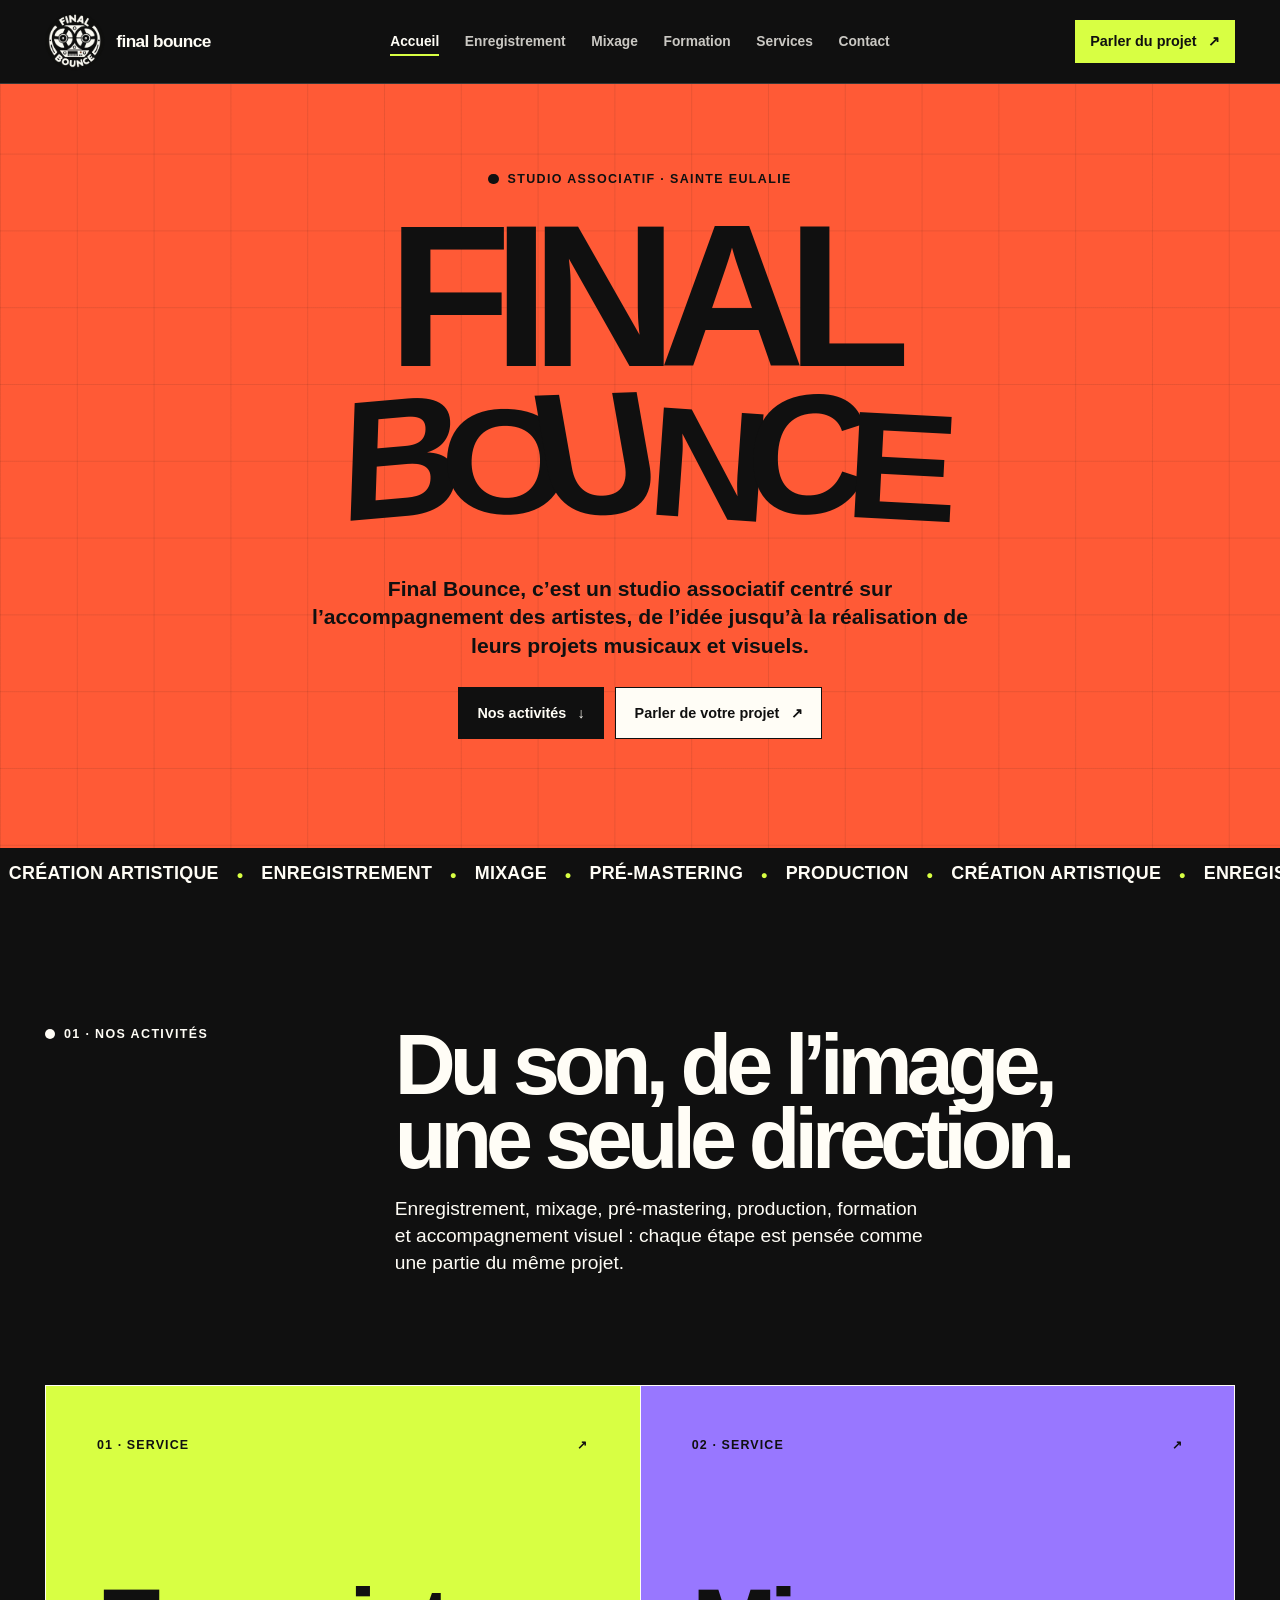
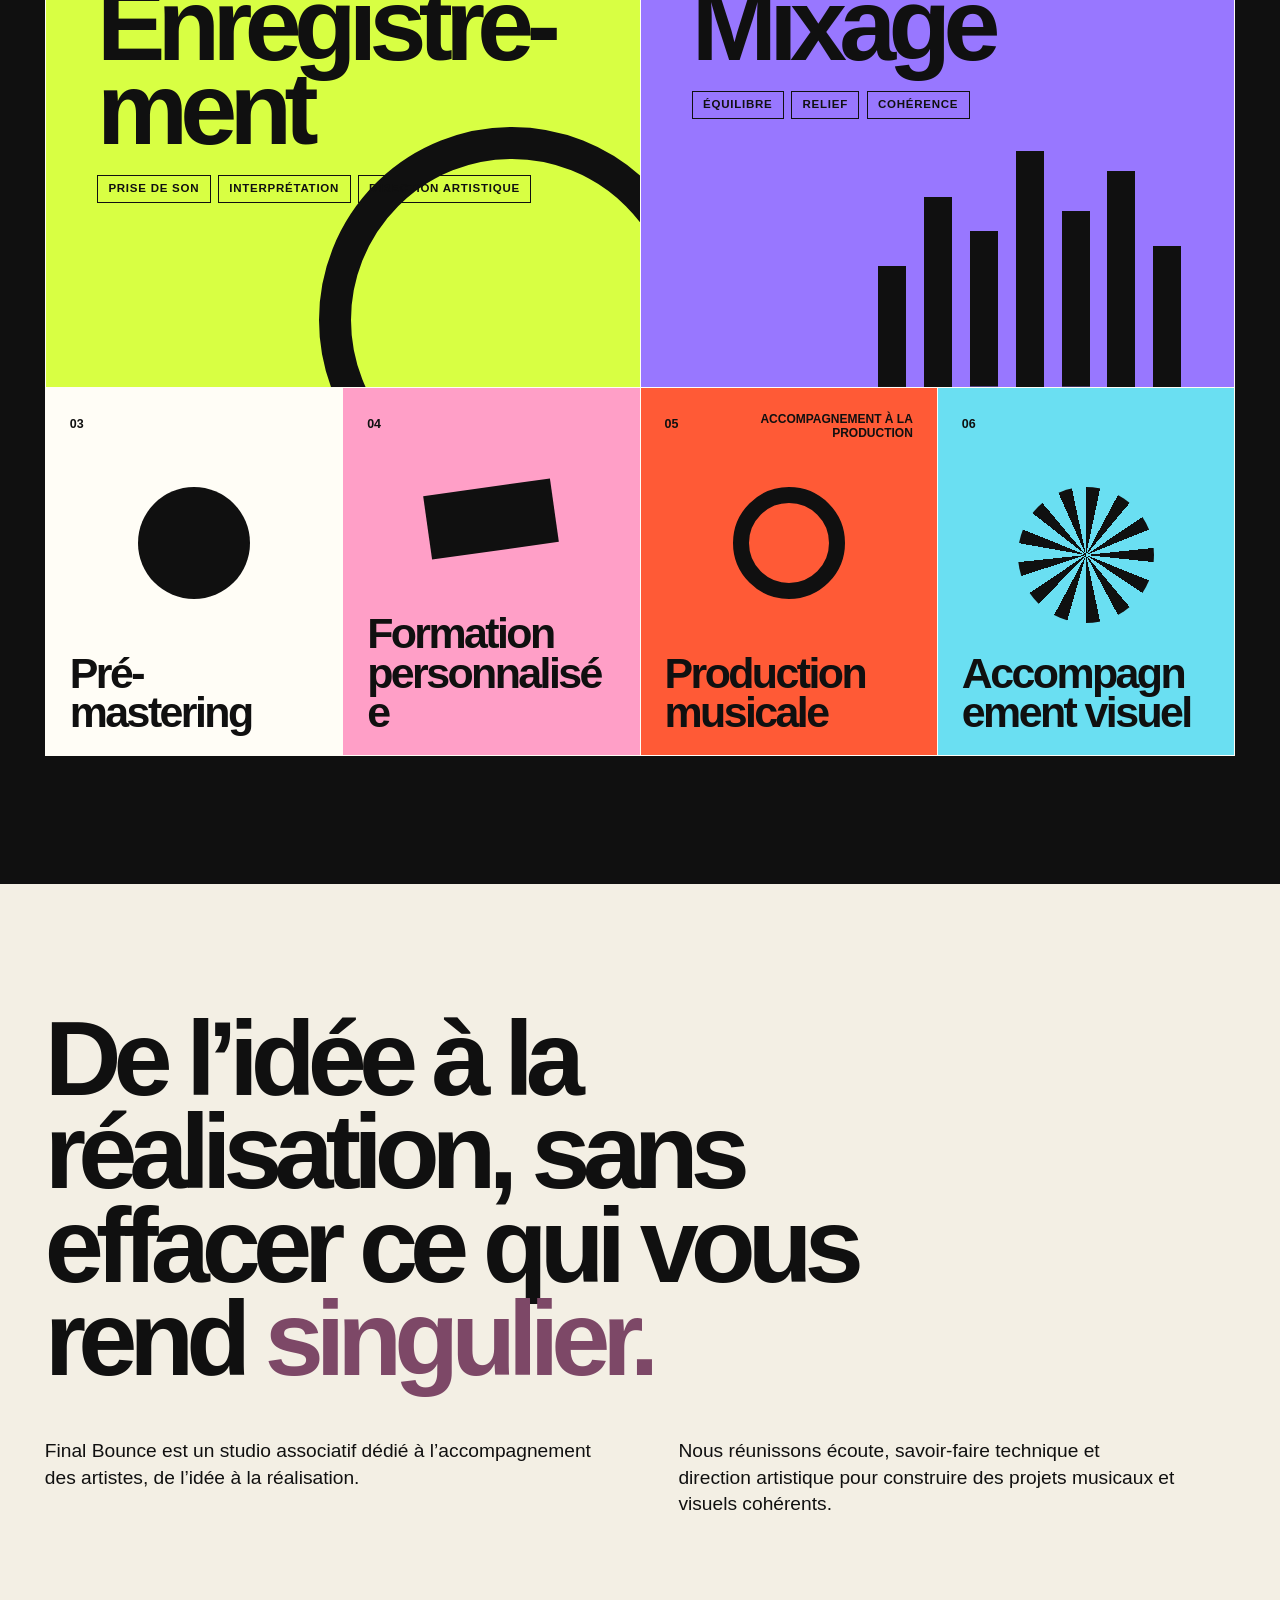
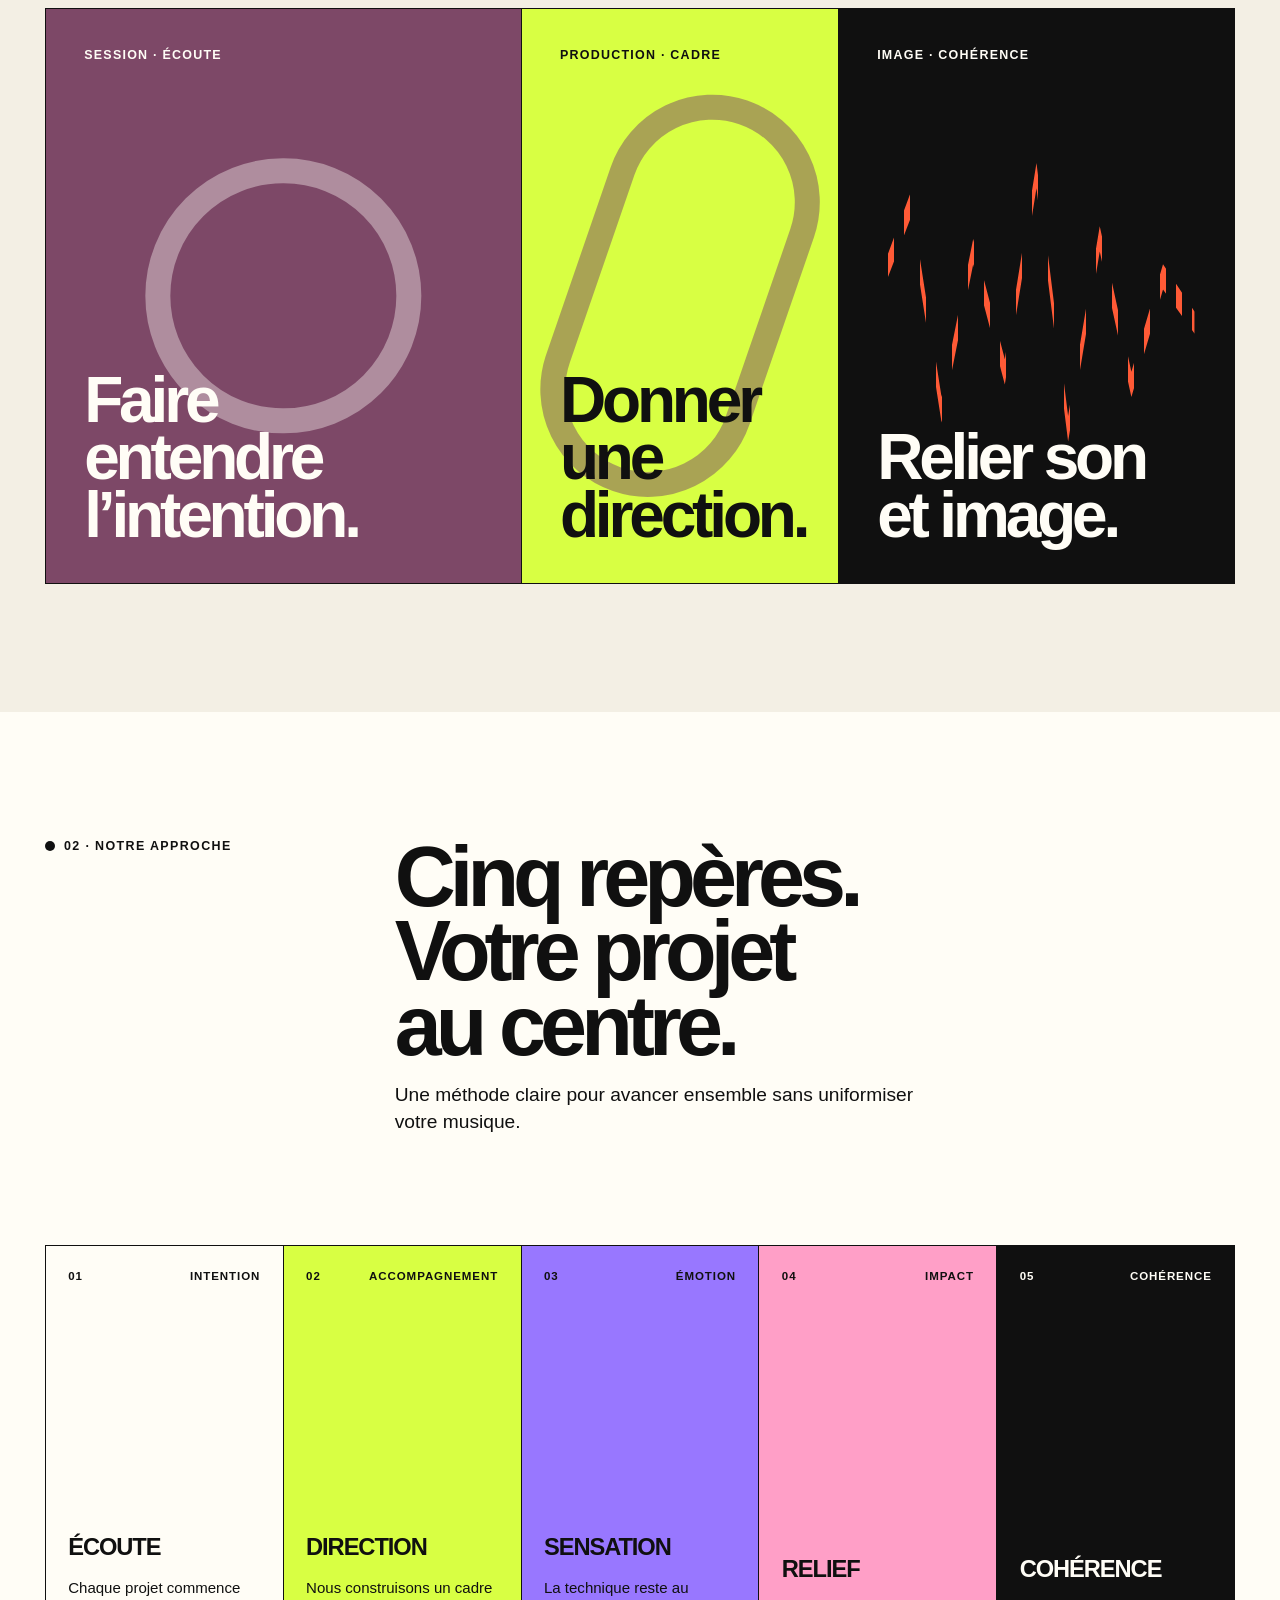
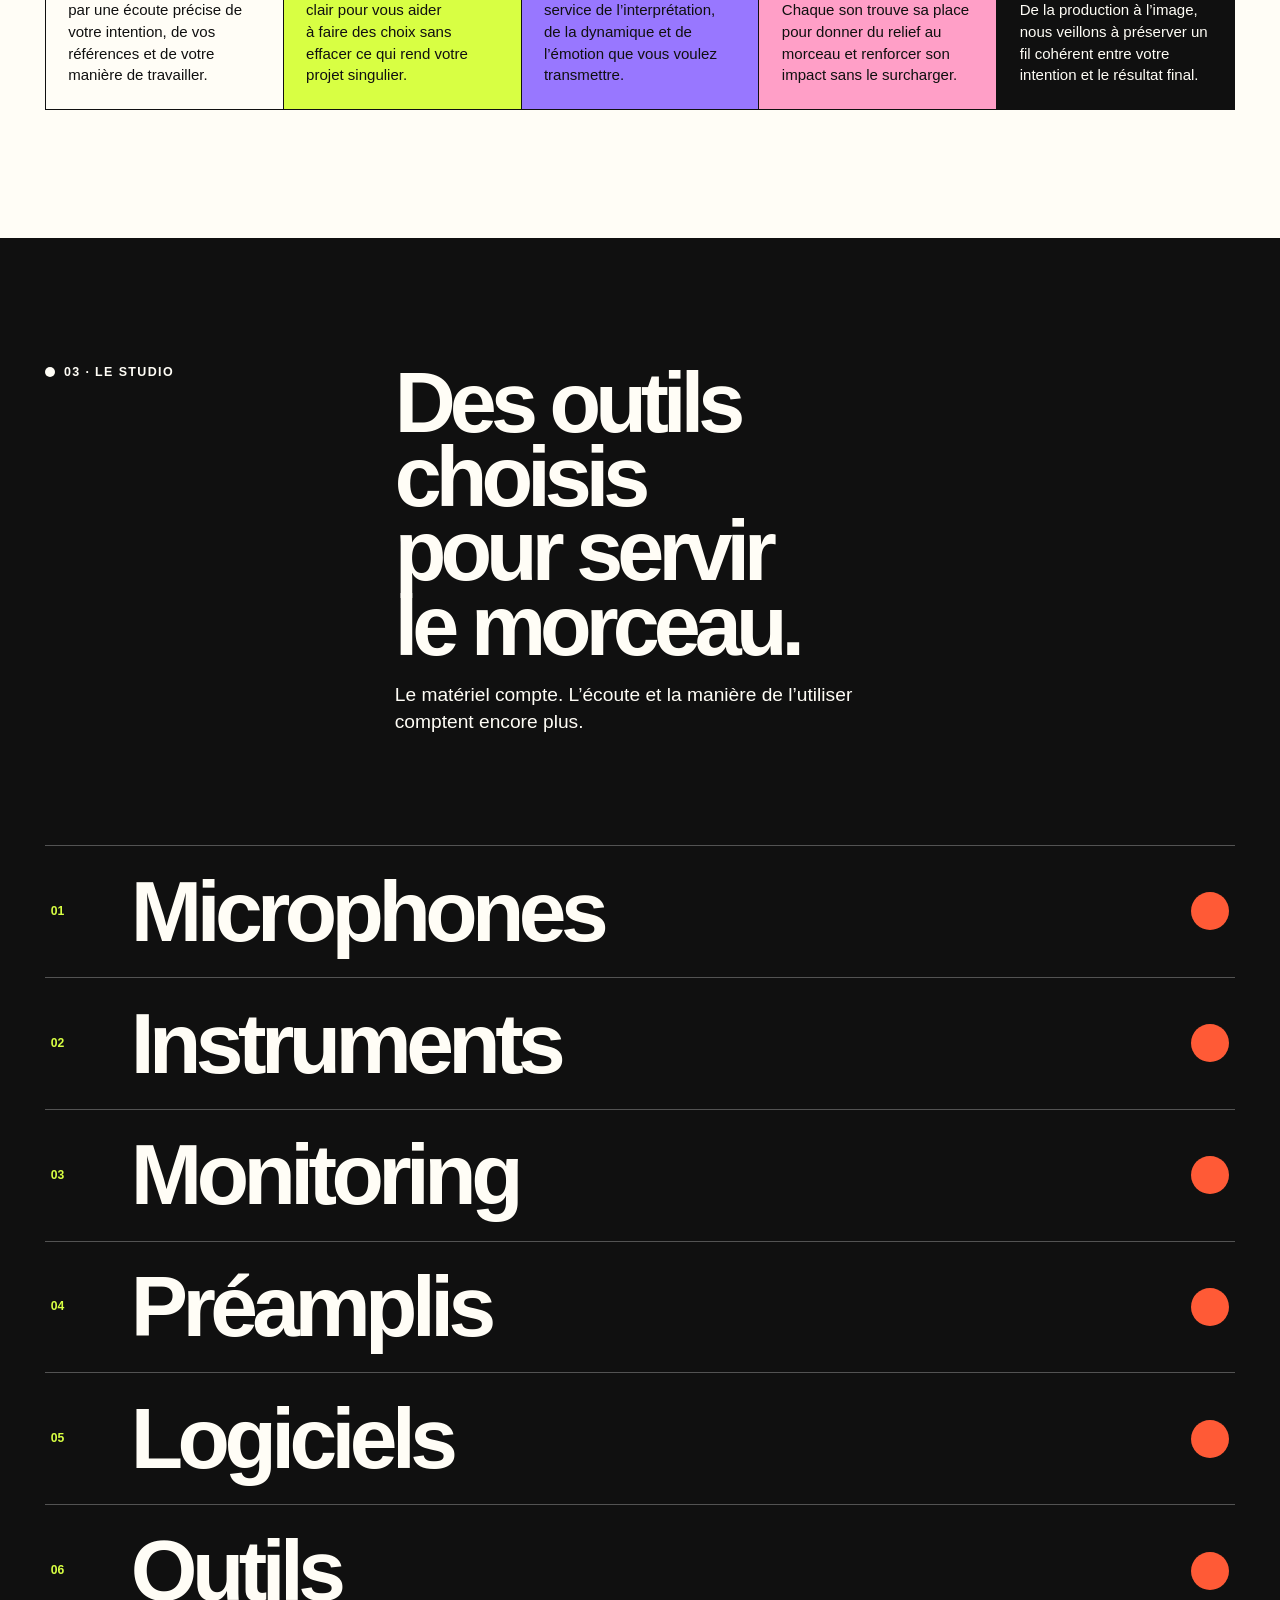
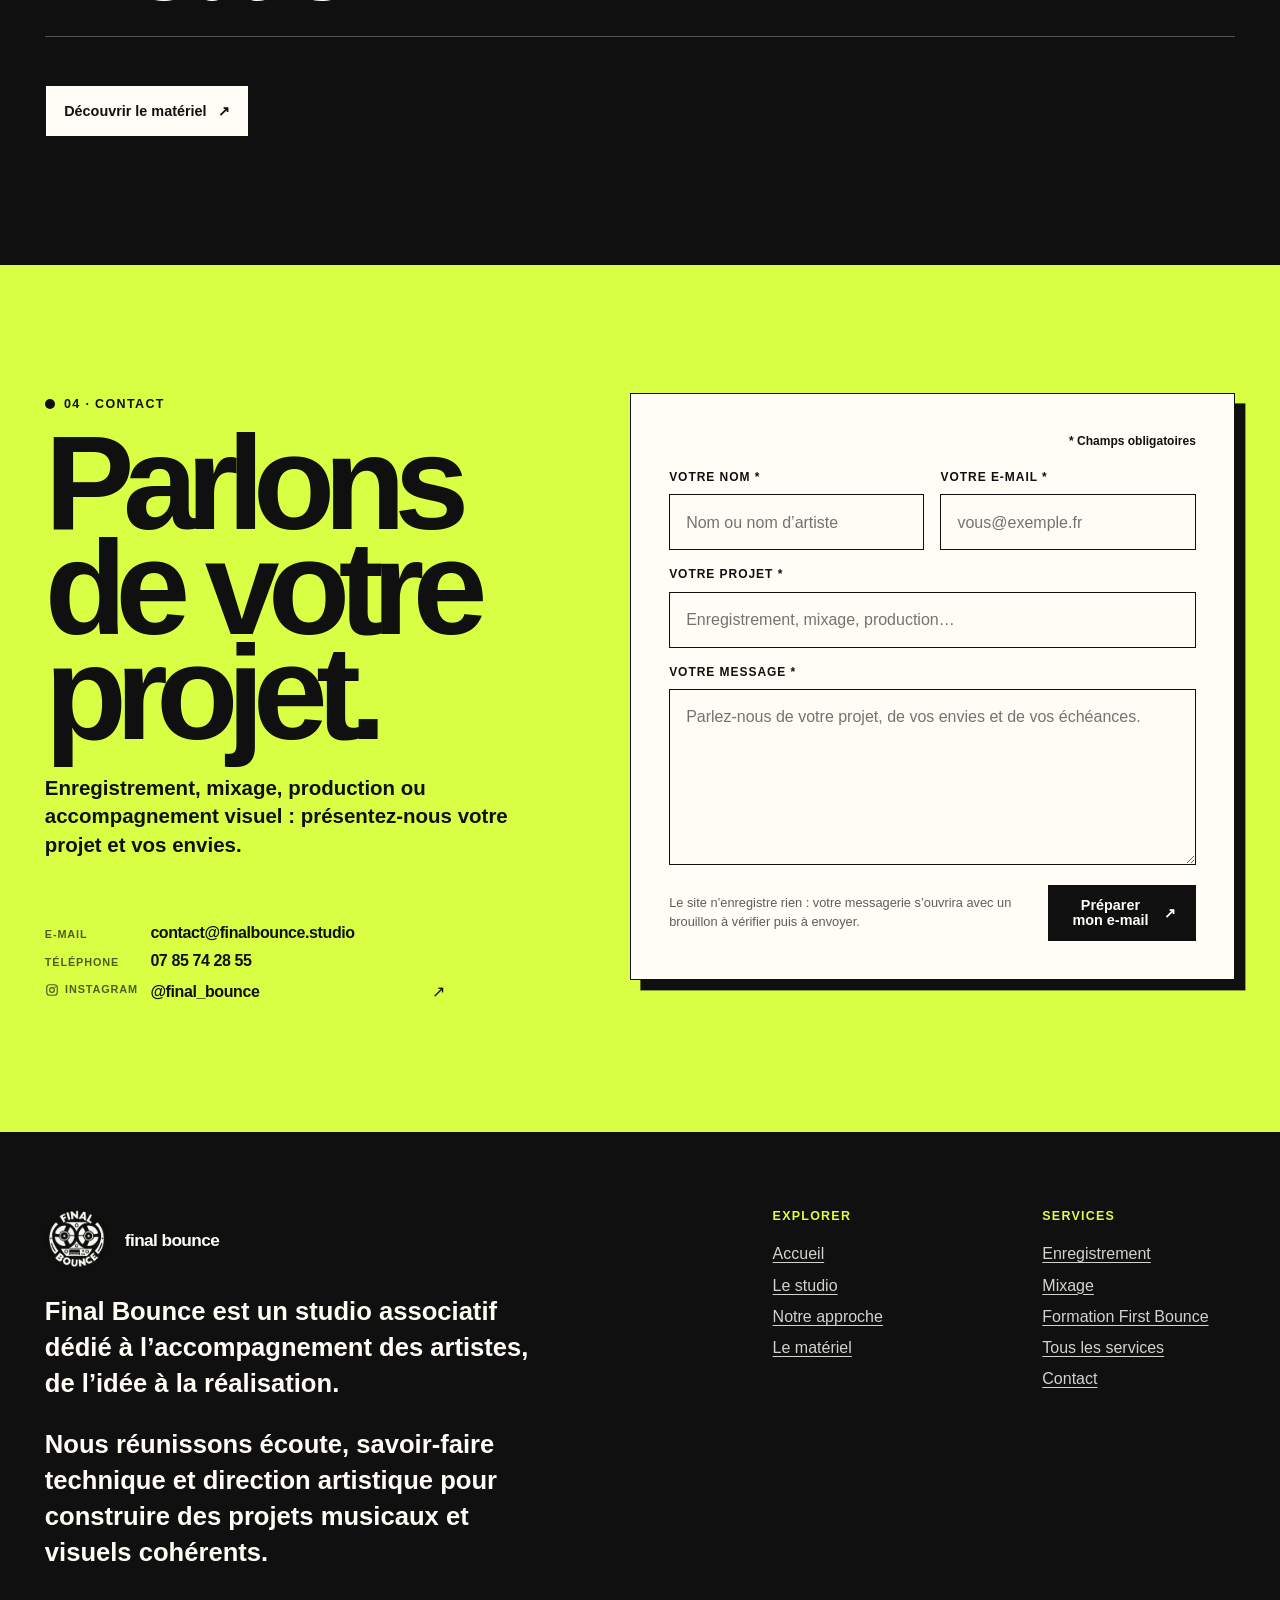
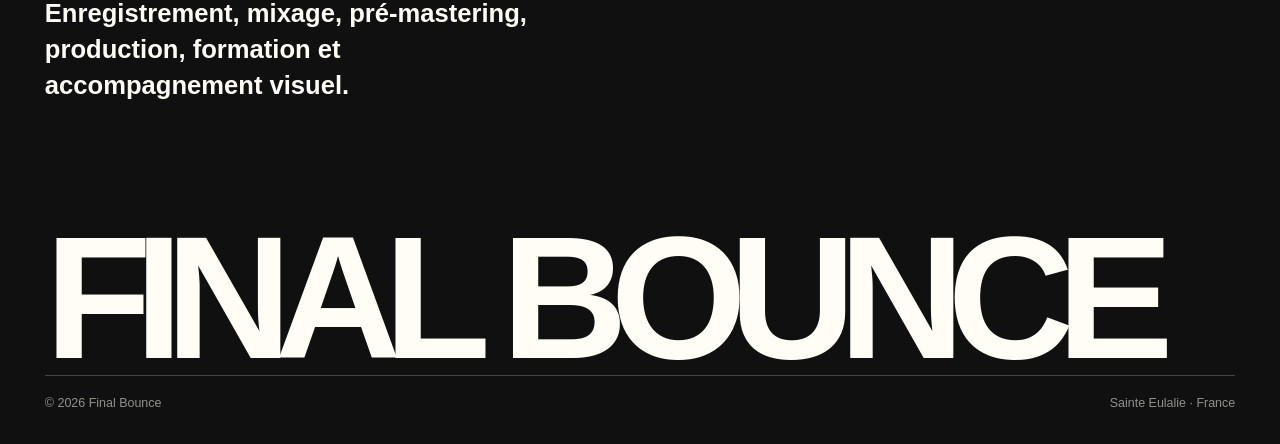
==== index.html @ 368a7015 "new" ====
<!doctype html>
<html lang="fr">
  <head>
    <meta charset="utf-8">
    <meta name="viewport" content="width=device-width, initial-scale=1">
    <title>Studio musical et visuel à Sainte Eulalie — Final Bounce</title>
    <meta name="description" content="Final Bounce accompagne les artistes à Sainte Eulalie : enregistrement, mixage, production et création visuelle, de l’idée à la réalisation.">
    <meta name="theme-color" content="#101010">
    <link rel="icon" type="image/svg+xml" href="assets/brand/final-bounce-favicon.svg?v=3">
    <link rel="icon" type="image/png" sizes="32x32" href="assets/brand/favicon-32.png?v=3">
    <link rel="apple-touch-icon" sizes="180x180" href="assets/brand/apple-touch-icon.png?v=3">
    <link rel="canonical" href="https://finalbounce.studio/">

    <meta property="og:title" content="Studio musical et visuel à Sainte Eulalie — Final Bounce">
    <meta property="og:description" content="Un studio associatif à Sainte Eulalie qui accompagne les artistes dans leurs projets musicaux et visuels.">
    <meta property="og:url" content="https://finalbounce.studio/">
    <meta property="og:type" content="website">
    <meta property="og:locale" content="fr_FR">
    <meta name="twitter:card" content="summary">
    <meta name="twitter:title" content="Studio musical et visuel à Sainte Eulalie — Final Bounce">
    <meta name="twitter:description" content="Un studio associatif à Sainte Eulalie qui accompagne les artistes dans leurs projets musicaux et visuels.">

    <link rel="preload" href="assets/fonts/BricolageGrotesque-Variable.ttf" as="font" type="font/ttf" crossorigin>
    <link rel="preload" href="assets/fonts/Syne-Variable.ttf" as="font" type="font/ttf" crossorigin>
    <link rel="stylesheet" href="assets/css/final-bounce.css?v=5">
    <script src="assets/js/final-bounce.js?v=2" defer></script>

    <script type="application/ld+json">
      {
        "@context": "https://schema.org",
        "@type": "WebPage",
        "@id": "https://finalbounce.studio/#webpage",
        "name": "Studio musical et visuel à Sainte Eulalie — Final Bounce",
        "description": "Final Bounce accompagne les artistes à Sainte Eulalie, de l'idée à la réalisation de leurs projets musicaux et visuels.",
        "url": "https://finalbounce.studio/",
        "inLanguage": "fr-FR",
        "about": {
          "@type": "Organization",
          "@id": "https://finalbounce.studio/#organization",
          "name": "Final Bounce",
          "logo": "https://finalbounce.studio/assets/brand/final-bounce-logo.png",
          "description": "Final Bounce, c'est un studio associatif centré sur l'accompagnement des artistes, de l'idée jusqu'à la réalisation de leurs projets musicaux et visuels.",
          "url": "https://finalbounce.studio/",
          "email": "mailto:contact@finalbounce.studio",
          "sameAs": ["https://www.instagram.com/final_bounce/"],
          "address": {
            "@type": "PostalAddress",
                "addressLocality": "Sainte Eulalie",
            "addressCountry": "FR"
          }
        },
        "mainEntity": {
          "@type": "ItemList",
          "name": "Nos activités",
          "itemListElement": [
            {"@type": "ListItem", "position": 1, "name": "Enregistrement", "url": "https://finalbounce.studio/enregistrement.html"},
            {"@type": "ListItem", "position": 2, "name": "Mixage", "url": "https://finalbounce.studio/mixage.html"},
            {"@type": "ListItem", "position": 3, "name": "Pré-mastering"},
            {"@type": "ListItem", "position": 4, "name": "Formation First Bounce", "url": "https://finalbounce.studio/formation.html"},
            {"@type": "ListItem", "position": 5, "name": "Production musicale"},
            {"@type": "ListItem", "position": 6, "name": "Accompagnement visuel"}
          ]
        }
      }
    </script>
  </head>
  <body class="page-home">
    <a class="skip-link" href="#main-content">Aller au contenu</a>

    <header class="site-header">
      <div class="site-header__inner">
        <a class="brand" href="index.html" aria-label="Final Bounce — Accueil">
          <span class="brand__logo-shell" aria-hidden="true"><img class="brand__logo" src="assets/brand/final-bounce-logo-epure.png" alt=""></span>
          <span class="brand__name">final bounce</span>
        </a>
        <nav class="site-nav" id="site-nav" aria-label="Navigation principale">
          <a href="index.html" aria-current="page">Accueil</a>
          <a href="enregistrement.html">Enregistrement</a>
          <a href="mixage.html">Mixage</a>
          <a href="formation.html">Formation</a>
          <a href="#services">Services</a>
          <a href="#contact">Contact</a>
        </nav>
        <a class="button site-header__cta" href="#contact">Parler du projet <span class="diagonal-arrow" aria-hidden="true">↗</span></a>
        <button class="menu-toggle" type="button" aria-expanded="false" aria-controls="site-nav">Menu</button>
      </div>
    </header>

    <main id="main-content">
      <section class="hero" aria-labelledby="home-title">
        <div class="hero__inner">
          <p class="eyebrow hero__eyebrow" data-reveal>Studio associatif · Sainte Eulalie</p>
          <h1 class="hero__title" id="home-title" aria-label="Final Bounce" data-reveal>
            <span class="hero__line" aria-hidden="true">Final</span>
            <span class="hero__line hero__line--wild" aria-hidden="true"><span>B</span><span>o</span><span>u</span><span>n</span><span>c</span><span>e</span></span>
          </h1>
          <p class="hero__lede" data-reveal>Final Bounce, c’est un studio associatif centré sur l’accompagnement des artistes, de l’idée jusqu’à la réalisation de leurs projets musicaux et visuels.</p>
          <div class="hero__actions" data-reveal>
            <a class="button" href="#services">Nos activités <span aria-hidden="true">↓</span></a>
            <a class="button button--light" href="#contact">Parler de votre projet <span class="diagonal-arrow" aria-hidden="true">↗</span></a>
          </div>
        </div>
        <div class="marquee" aria-hidden="true">
          <div class="marquee__track">
            <div class="marquee__group">
              <span>Création artistique</span><span>Enregistrement</span><span>Mixage</span><span>Pré-mastering</span><span>Production</span>
            </div>
            <div class="marquee__group">
              <span>Création artistique</span><span>Enregistrement</span><span>Mixage</span><span>Pré-mastering</span><span>Production</span>
            </div>
          </div>
        </div>
      </section>

      <section class="section services" id="services" aria-labelledby="services-title">
        <div class="container">
          <div class="section-heading" data-reveal>
            <p class="eyebrow">01 · Nos activités</p>
            <div>
              <h2 id="services-title">Du son, de l’image, une seule direction.</h2>
              <p class="section-heading__copy">Enregistrement, mixage, pré-mastering, production, formation et accompagnement visuel : chaque étape est pensée comme une partie du même projet.</p>
            </div>
          </div>

          <div class="service-feature-grid" data-reveal>
            <a class="service-feature" href="enregistrement.html">
              <div class="service-feature__top"><span>01 · Service</span><span class="diagonal-arrow" aria-hidden="true">↗</span></div>
              <h3>Enregistre&shy;ment</h3>
              <div class="service-feature__tags"><span>Prise de son</span><span>Interprétation</span><span>Direction artistique</span></div>
            </a>
            <a class="service-feature" href="mixage.html">
              <div class="service-feature__top"><span>02 · Service</span><span class="diagonal-arrow" aria-hidden="true">↗</span></div>
              <h3>Mixage</h3>
              <div class="service-feature__tags"><span>Équilibre</span><span>Relief</span><span>Cohérence</span></div>
            </a>
          </div>

          <ol class="service-list" start="3" data-reveal>
            <li class="service-card">
              <span class="service-card__number">03</span>
              <h3>Pré-<br>mastering</h3>
            </li>
            <li class="service-card service-card--link">
              <a class="service-card__link" href="formation.html" aria-label="Découvrir la formation First Bounce">
                <span class="service-card__number">04</span>
                <h3>Formation personnalisée</h3>
              </a>
            </li>
            <li class="service-card">
              <span class="service-card__number">05</span>
              <span class="service-card__micro">Accompagnement à la production</span>
              <h3>Production musicale</h3>
            </li>
            <li class="service-card">
              <span class="service-card__number">06</span>
              <h3>Accompagne&shy;ment visuel</h3>
            </li>
          </ol>
        </div>
      </section>

      <section class="section studio-statement" id="studio" aria-labelledby="studio-title">
        <div class="container">
          <h2 class="statement" id="studio-title" data-reveal>De l’idée à la réalisation, sans effacer ce qui vous rend <em>singulier.</em></h2>
          <div class="studio-copy-grid" data-reveal>
            <p>Final Bounce est un studio associatif dédié à l’accompagnement des artistes, de l’idée à la réalisation.</p>
            <p>Nous réunissons écoute, savoir-faire technique et direction artistique pour construire des projets musicaux et visuels cohérents.</p>
          </div>
          <div class="studio-grid" data-reveal>
            <article class="studio-panel">
              <span class="studio-panel__label">Session · Écoute</span>
              <span class="studio-panel__shape" aria-hidden="true"></span>
              <strong>Faire entendre l’intention.</strong>
            </article>
            <article class="studio-panel">
              <span class="studio-panel__label">Production · Cadre</span>
              <span class="studio-panel__shape" aria-hidden="true"></span>
              <strong>Donner une direction.</strong>
            </article>
            <article class="studio-panel">
              <span class="studio-panel__label">Image · Cohérence</span>
              <span class="studio-panel__shape" aria-hidden="true"></span>
              <strong>Relier son et image.</strong>
            </article>
          </div>
        </div>
      </section>

      <section class="section approach" id="approche" aria-labelledby="approach-title">
        <div class="container">
          <div class="section-heading" data-reveal>
            <p class="eyebrow">02 · Notre approche</p>
            <div>
              <h2 id="approach-title">Cinq repères. Votre projet au centre.</h2>
              <p class="section-heading__copy">Une méthode claire pour avancer ensemble sans uniformiser votre musique.</p>
            </div>
          </div>
          <ol class="approach-grid" data-reveal>
            <li class="approach-card">
              <div class="approach-card__top"><span>01</span><span>Intention</span></div>
              <h3>Écoute</h3>
              <p>Chaque projet commence par une écoute précise de votre intention, de vos références et de votre manière de travailler.</p>
            </li>
            <li class="approach-card">
              <div class="approach-card__top"><span>02</span><span>Accompagnement</span></div>
              <h3>Direction</h3>
              <p>Nous construisons un cadre clair pour vous aider à faire des choix sans effacer ce qui rend votre projet singulier.</p>
            </li>
            <li class="approach-card">
              <div class="approach-card__top"><span>03</span><span>Émotion</span></div>
              <h3>Sensation</h3>
              <p>La technique reste au service de l’interprétation, de la dynamique et de l’émotion que vous voulez transmettre.</p>
            </li>
            <li class="approach-card">
              <div class="approach-card__top"><span>04</span><span>Impact</span></div>
              <h3>Relief</h3>
              <p>Chaque son trouve sa place pour donner du relief au morceau et renforcer son impact sans le surcharger.</p>
            </li>
            <li class="approach-card">
              <div class="approach-card__top"><span>05</span><span>Cohérence</span></div>
              <h3>Cohérence</h3>
              <p>De la production à l’image, nous veillons à préserver un fil cohérent entre votre intention et le résultat final.</p>
            </li>
          </ol>
        </div>
      </section>

      <section class="section equipment" id="materiel" aria-labelledby="equipment-title">
        <div class="container">
          <div class="section-heading" data-reveal>
            <p class="eyebrow">03 · Le studio</p>
            <div>
              <h2 id="equipment-title">Des outils choisis pour servir le morceau.</h2>
              <p class="section-heading__copy">Le matériel compte. L’écoute et la manière de l’utiliser comptent encore plus.</p>
            </div>
          </div>
          <ol class="equipment-list" data-reveal>
            <li><button class="equipment-list__trigger" type="button" aria-expanded="false"><span class="equipment-list__number">01</span><span class="equipment-list__title">Microphones<span class="equipment-list__examples">AKG C414 XLII · Shure SM7B · Oktava MK-101 · …</span></span><span class="equipment-list__dot" aria-hidden="true"></span></button></li>
            <li><button class="equipment-list__trigger" type="button" aria-expanded="false"><span class="equipment-list__number">02</span><span class="equipment-list__title">Instruments<span class="equipment-list__examples">Kawai K15 · Epiphone Wildkat · Squier Bass VI · …</span></span><span class="equipment-list__dot" aria-hidden="true"></span></button></li>
            <li><button class="equipment-list__trigger" type="button" aria-expanded="false"><span class="equipment-list__number">03</span><span class="equipment-list__title">Monitoring<span class="equipment-list__examples">Focal Twin6 ST6 · DT 900 Pro X · Focal Listen Pro · …</span></span><span class="equipment-list__dot" aria-hidden="true"></span></button></li>
            <li><button class="equipment-list__trigger" type="button" aria-expanded="false"><span class="equipment-list__number">04</span><span class="equipment-list__title">Préamplis<span class="equipment-list__examples">Focusrite ISA 428 · SSL Pure Drive · Lang Silver 47 · …</span></span><span class="equipment-list__dot" aria-hidden="true"></span></button></li>
            <li><button class="equipment-list__trigger" type="button" aria-expanded="false"><span class="equipment-list__number">05</span><span class="equipment-list__title">Logiciels<span class="equipment-list__examples">Logic Pro · Ableton Live · plug-ins &amp; VST · …</span></span><span class="equipment-list__dot" aria-hidden="true"></span></button></li>
            <li><button class="equipment-list__trigger" type="button" aria-expanded="false"><span class="equipment-list__number">06</span><span class="equipment-list__title">Outils<span class="equipment-list__examples">SSL G-Comp 500 · Black Lion Seventeen · EFC Studio · …</span></span><span class="equipment-list__dot" aria-hidden="true"></span></button></li>
          </ol>
          <a class="button button--light equipment__link" href="materiel.html">Découvrir le matériel <span class="diagonal-arrow" aria-hidden="true">↗</span></a>
        </div>
      </section>

      <section class="section contact" id="contact" aria-labelledby="contact-title">
        <div class="container contact__grid">
          <div class="contact__copy" data-reveal>
            <p class="eyebrow">04 · Contact</p>
            <h2 id="contact-title">Parlons de votre projet.</h2>
            <p class="contact__intro">Enregistrement, mixage, production ou accompagnement visuel : présentez-nous votre projet et vos envies.</p>
            <div class="contact__details">
              <a class="contact__item contact__email" href="mailto:contact@finalbounce.studio"><span class="contact__item-label">E-mail</span><span class="contact__item-value">contact@finalbounce.studio</span></a>
              <a class="contact__item contact__phone" href="tel:+33785742855"><span class="contact__item-label">Téléphone</span><span class="contact__item-value">07 85 74 28 55</span></a>
              <a class="contact__item contact__social" href="https://www.instagram.com/final_bounce/" target="_blank" rel="noopener noreferrer"><span class="contact__item-label">Instagram</span><span class="contact__item-value">@final_bounce <span class="sr-only">sur Instagram (nouvelle fenêtre)</span></span><span class="diagonal-arrow" aria-hidden="true">↗</span></a>
            </div>
          </div>
          <form
            class="contact-form"
            action="mailto:contact@finalbounce.studio?subject=Projet%20Final%20Bounce"
            method="post"
            enctype="text/plain"
            data-contact-form
            data-reveal
          >
            <p class="contact-form__required"><span aria-hidden="true">*</span> Champs obligatoires</p>
            <div class="contact-form__grid">
              <div class="contact-form__field">
                <label class="contact-form__label" for="contact-name">Votre nom <span aria-hidden="true">*</span></label>
                <input id="contact-name" type="text" name="name" autocomplete="name" autocapitalize="words" maxlength="80" placeholder="Nom ou nom d’artiste" required>
              </div>
              <div class="contact-form__field">
                <label class="contact-form__label" for="contact-email">Votre e-mail <span aria-hidden="true">*</span></label>
                <input id="contact-email" type="email" name="email" autocomplete="email" inputmode="email" maxlength="254" placeholder="vous@exemple.fr" required>
              </div>
              <div class="contact-form__field contact-form__field--wide">
                <label class="contact-form__label" for="contact-project">Votre projet <span aria-hidden="true">*</span></label>
                <input id="contact-project" type="text" name="project" maxlength="120" placeholder="Enregistrement, mixage, production…" required>
              </div>
              <div class="contact-form__field contact-form__field--wide">
                <label class="contact-form__label" for="contact-message">Votre message <span aria-hidden="true">*</span></label>
                <textarea id="contact-message" name="message" minlength="20" maxlength="1800" placeholder="Parlez-nous de votre projet, de vos envies et de vos échéances." required></textarea>
              </div>
            </div>
            <div class="contact-form__footer">
              <p class="contact-form__note">Le site n’enregistre rien : votre messagerie s’ouvrira avec un brouillon à vérifier puis à envoyer.</p>
              <button class="button contact-form__submit" type="submit">Préparer mon e-mail <span class="diagonal-arrow" aria-hidden="true">↗</span></button>
            </div>
            <p class="contact-form__status" data-contact-status role="status" hidden>Votre brouillon est prêt. Si rien ne s’ouvre, <a data-mailto-fallback href="mailto:contact@finalbounce.studio">ouvrez-le ici</a>.</p>
            <noscript><p class="contact-form__note">Sans JavaScript, vous pouvez aussi écrire directement à <a href="mailto:contact@finalbounce.studio">contact@finalbounce.studio</a>.</p></noscript>
          </form>
        </div>
      </section>
    </main>

    <footer class="site-footer">
      <div class="container">
        <div class="site-footer__top">
          <div class="site-footer__statement">
            <div class="site-footer__identity">
              <img class="site-footer__logo" src="assets/brand/final-bounce-logo-epure.png" alt="">
              <h2>Final Bounce</h2>
            </div>
            <p>Final Bounce est un studio associatif dédié à l’accompagnement des artistes, de l’idée à la réalisation.</p>
            <p>Nous réunissons écoute, savoir-faire technique et direction artistique pour construire des projets musicaux et visuels cohérents.</p>
            <p>Enregistrement, mixage, pré-mastering, production, formation et accompagnement visuel.</p>
          </div>
          <div>
            <h3>Explorer</h3>
            <ul><li><a href="index.html">Accueil</a></li><li><a href="#studio">Le studio</a></li><li><a href="#approche">Notre approche</a></li><li><a href="materiel.html">Le matériel</a></li></ul>
          </div>
          <div>
            <h3>Services</h3>
            <ul><li><a href="enregistrement.html">Enregistrement</a></li><li><a href="mixage.html">Mixage</a></li><li><a href="formation.html">Formation First Bounce</a></li><li><a href="#services">Tous les services</a></li><li><a href="#contact">Contact</a></li></ul>
          </div>
        </div>
        <div class="site-footer__brand" aria-hidden="true">Final Bounce</div>
        <div class="site-footer__bottom"><span>© <span data-year>2026</span> Final Bounce</span><span>Sainte Eulalie · France</span></div>
      </div>
    </footer>
  </body>
</html>
---- assets/css/final-bounce.css ----
@font-face {
  font-family: "Bricolage Grotesque";
  src: url("../fonts/BricolageGrotesque-Variable.ttf") format("truetype");
  font-style: normal;
  font-weight: 200 800;
  font-stretch: 75% 100%;
  font-display: swap;
}

@font-face {
  font-family: "Syne";
  src: url("../fonts/Syne-Variable.ttf") format("truetype");
  font-style: normal;
  font-weight: 400 800;
  font-display: swap;
}

:root {
  --ink: #101010;
  --paper: #f3efe4;
  --paper-bright: #fffdf6;
  --signal: #ff5a36;
  --acid: #d8ff43;
  --violet: #9877ff;
  --plum: #7d4867;
  --pink: #ff9fc7;
  --sky: #6adff2;
  --line: rgb(16 16 16 / 24%);
  --header-height: 5.25rem;
  --gutter: clamp(1rem, 3.5vw, 4rem);
  --max-width: 100rem;
  --font-main: "Bricolage Grotesque", Arial, sans-serif;
  --font-wild: "Syne", Arial Black, sans-serif;
  --ease: cubic-bezier(0.2, 0.8, 0.2, 1);
}

*,
*::before,
*::after {
  box-sizing: border-box;
}

html {
  scroll-behavior: smooth;
  overflow-x: clip;
  background: var(--ink);
}

body {
  margin: 0;
  overflow-x: clip;
  color: var(--ink);
  background: var(--paper);
  font-family: var(--font-main);
  font-size: 1rem;
  font-variation-settings: "opsz" 24, "wdth" 92;
  line-height: 1.4;
  text-rendering: optimizeLegibility;
  -webkit-font-smoothing: antialiased;
  -moz-osx-font-smoothing: grayscale;
}

body.menu-open {
  overflow: hidden;
}

::selection {
  color: var(--ink);
  background: var(--acid);
}

a {
  color: inherit;
  text-decoration-thickness: 0.08em;
  text-underline-offset: 0.18em;
}

button,
input,
textarea,
select {
  font: inherit;
}

button,
a {
  -webkit-tap-highlight-color: transparent;
}

img,
svg {
  display: block;
  max-width: 100%;
}

h1,
h2,
h3,
p,
ul,
ol,
figure {
  margin-top: 0;
}

h1,
h2,
h3 {
  text-wrap: balance;
}

p {
  text-wrap: pretty;
}

:where(a, button, input, textarea, select):focus-visible {
  outline: 0.2rem solid var(--acid);
  outline-offset: 0.2rem;
  box-shadow: 0 0 0 0.28rem var(--ink);
}

section[id],
footer[id] {
  scroll-margin-top: calc(var(--header-height) + 1rem);
}

.skip-link {
  position: fixed;
  z-index: 1200;
  top: 0.5rem;
  left: 0.5rem;
  padding: 0.75rem 1rem;
  color: var(--ink);
  background: var(--acid);
  border: 0.12rem solid var(--ink);
  transform: translateY(-160%);
  transition: transform 0.2s ease;
}

.skip-link:focus {
  transform: translateY(0);
}

.sr-only {
  position: absolute !important;
  width: 1px !important;
  height: 1px !important;
  padding: 0 !important;
  margin: -1px !important;
  overflow: hidden !important;
  white-space: nowrap !important;
  border: 0 !important;
  clip: rect(0 0 0 0) !important;
  clip-path: inset(50%) !important;
}

.container {
  width: min(100%, var(--max-width));
  margin-inline: auto;
  padding-inline: var(--gutter);
}

.eyebrow {
  display: inline-flex;
  align-items: center;
  gap: 0.55rem;
  margin-bottom: 1.25rem;
  font-size: 0.78rem;
  font-weight: 700;
  letter-spacing: 0.11em;
  line-height: 1;
  text-transform: uppercase;
}

.eyebrow::before {
  width: 0.65rem;
  height: 0.65rem;
  content: "";
  background: currentColor;
  border-radius: 50%;
}

.button {
  display: inline-flex;
  align-items: center;
  justify-content: center;
  gap: 0.7rem;
  min-height: 3.25rem;
  padding: 0.8rem 1.15rem;
  color: var(--paper-bright);
  background: var(--ink);
  border: 0.12rem solid var(--ink);
  font-size: 0.9rem;
  font-weight: 700;
  line-height: 1;
  text-decoration: none;
  transition: color 0.22s ease, background-color 0.22s ease, transform 0.22s var(--ease);
}

.button:hover {
  color: var(--ink);
  background: var(--acid);
  transform: translateY(-0.18rem);
}

.button--light {
  color: var(--ink);
  background: var(--paper-bright);
}

.button--light:hover {
  color: var(--paper-bright);
  background: var(--ink);
}

.button--acid {
  color: var(--ink);
  background: var(--acid);
}

.button--acid:hover {
  color: var(--ink);
  background: var(--paper-bright);
}

/* Header */
.site-header {
  position: fixed;
  z-index: 1000;
  top: 0;
  right: 0;
  left: 0;
  height: var(--header-height);
  color: var(--paper-bright);
  background: var(--ink);
  border-bottom: 0.08rem solid rgb(255 255 255 / 16%);
}

.site-header__inner {
  display: grid;
  grid-template-columns: minmax(12rem, 1fr) auto minmax(12rem, 1fr);
  gap: 2rem;
  align-items: center;
  width: min(100%, var(--max-width));
  height: 100%;
  margin-inline: auto;
  padding-inline: var(--gutter);
}

.brand {
  display: inline-flex;
  align-items: center;
  justify-self: start;
  gap: 0.72rem;
  color: var(--paper-bright);
  font-weight: 800;
  line-height: 1;
  text-decoration: none;
  text-transform: lowercase;
}

.brand__logo-shell {
  display: inline-grid;
  flex: 0 0 auto;
  place-items: center;
  width: 3.75rem;
  height: 3.75rem;
  padding: 0;
  background: transparent;
  border-radius: 50%;
}

.brand__logo {
  width: 100%;
  height: 100%;
  object-fit: contain;
}

.brand__name {
  font-size: 1.08rem;
  letter-spacing: -0.035em;
}

.site-nav {
  display: flex;
  align-items: center;
  justify-content: center;
  gap: clamp(1rem, 2vw, 2.25rem);
}

.site-nav a {
  position: relative;
  padding-block: 0.6rem;
  color: rgb(255 253 246 / 78%);
  font-size: 0.86rem;
  font-weight: 600;
  text-decoration: none;
  white-space: nowrap;
  transition: color 0.2s ease;
}

.site-nav a::after {
  position: absolute;
  right: 0;
  bottom: 0.3rem;
  left: 0;
  height: 0.12rem;
  content: "";
  background: var(--acid);
  transform: scaleX(0);
  transform-origin: right;
  transition: transform 0.24s var(--ease);
}

.site-nav a:hover,
.site-nav a[aria-current="page"] {
  color: var(--paper-bright);
}

.site-nav a:hover::after,
.site-nav a[aria-current="page"]::after {
  transform: scaleX(1);
  transform-origin: left;
}

.site-header__cta {
  justify-self: end;
  min-height: 2.65rem;
  padding: 0.65rem 0.9rem;
  color: var(--ink);
  background: var(--acid);
  border-color: var(--acid);
}

.site-header__cta:hover {
  color: var(--ink);
  background: var(--paper-bright);
}

.menu-toggle {
  display: none;
  align-items: center;
  justify-content: center;
  min-width: 4.6rem;
  min-height: 2.75rem;
  padding: 0.65rem 0.85rem;
  color: var(--paper-bright);
  background: transparent;
  border: 0.1rem solid rgb(255 255 255 / 42%);
  cursor: pointer;
  font-size: 0.8rem;
  font-weight: 700;
}

/* Home hero */
.hero {
  position: relative;
  display: grid;
  min-height: 100svh;
  padding-top: calc(var(--header-height) + clamp(2rem, 6vh, 5rem));
  padding-bottom: clamp(7rem, 14vh, 10rem);
  overflow: hidden;
  background-color: var(--signal);
  background-image:
    linear-gradient(rgb(16 16 16 / 9%) 1px, transparent 1px),
    linear-gradient(90deg, rgb(16 16 16 / 9%) 1px, transparent 1px);
  background-size: clamp(2.5rem, 6vw, 6rem) clamp(2.5rem, 6vw, 6rem);
}

.hero__logo-watermark {
  position: absolute;
  top: 15%;
  right: -7vw;
  width: clamp(17rem, 34vw, 34rem);
  height: auto;
  opacity: 0.12;
  mix-blend-mode: multiply;
  pointer-events: none;
  user-select: none;
  transform: rotate(-11deg);
}

.hero__inner {
  position: relative;
  z-index: 2;
  display: flex;
  flex-direction: column;
  align-items: center;
  justify-content: center;
  width: min(100%, var(--max-width));
  margin-inline: auto;
  padding-inline: var(--gutter);
  text-align: center;
}

.hero__eyebrow {
  margin-bottom: clamp(1.4rem, 3vw, 2.5rem);
}

.hero__title {
  margin: 0;
  font-size: clamp(5rem, 15.8vw, 15.5rem);
  font-weight: 800;
  letter-spacing: -0.09em;
  line-height: 0.73;
  text-transform: uppercase;
}

.hero__line {
  display: block;
}

.hero__line--wild {
  position: relative;
  z-index: 1;
  display: inline-flex;
  justify-content: center;
  padding-right: 0.05em;
  font-family: var(--font-wild);
  font-size: 0.84em;
  font-weight: 800;
  letter-spacing: -0.14em;
}

.hero__line--wild > span {
  display: inline-block;
  transform-origin: center bottom;
}

.hero__line--wild > span:nth-child(1) {
  transform: rotate(-5deg) skewX(-7deg) translateY(0.02em);
}

.hero__line--wild > span:nth-child(2) {
  transform: rotate(2deg) scaleY(0.88) translateY(-0.01em);
}

.hero__line--wild > span:nth-child(3) {
  transform: rotate(-2deg) skewX(8deg) scaleY(1.03);
}

.hero__line--wild > span:nth-child(4) {
  transform: rotate(4deg) scaleY(0.92) translateY(0.02em);
}

.hero__line--wild > span:nth-child(5) {
  transform: rotate(-3deg) skewX(-5deg);
}

.hero__line--wild > span:nth-child(6) {
  transform: rotate(3deg) scaleY(0.9) translateY(0.03em);
}

.hero__lede {
  max-width: 58ch;
  margin: clamp(2rem, 5vw, 3.5rem) auto 0;
  font-size: clamp(1.08rem, 1.65vw, 1.45rem);
  font-weight: 600;
  line-height: 1.35;
}

.hero__actions {
  display: flex;
  flex-wrap: wrap;
  justify-content: center;
  gap: 0.7rem;
  margin-top: 1.7rem;
}

.marquee {
  position: absolute;
  z-index: 3;
  right: 0;
  bottom: 0;
  left: 0;
  overflow: hidden;
  color: var(--paper-bright);
  background: var(--ink);
  border-top: 0.1rem solid var(--ink);
  border-bottom: 0.1rem solid var(--ink);
}

.marquee__track {
  display: flex;
  width: max-content;
  animation: marquee 24s linear infinite;
}

.marquee__group {
  display: flex;
  align-items: center;
  flex: none;
  gap: 1.1rem;
  padding: 1rem 0.55rem;
  font-family: var(--font-wild);
  font-size: clamp(0.92rem, 1.4vw, 1.18rem);
  font-weight: 700;
  letter-spacing: 0.015em;
  line-height: 1;
  text-transform: uppercase;
}

.marquee__group span::after {
  margin-left: 1.1rem;
  color: var(--acid);
  content: "●";
  font-size: 0.65em;
}

@keyframes marquee {
  to {
    transform: translateX(-50%);
  }
}

/* Shared sections */
.section {
  padding-block: clamp(5rem, 10vw, 10rem);
}

.section-heading {
  display: grid;
  grid-template-columns: minmax(9rem, 0.65fr) minmax(0, 2fr);
  gap: clamp(2rem, 6vw, 8rem);
  align-items: start;
  margin-bottom: clamp(3rem, 7vw, 6rem);
}

.section-heading h2 {
  max-width: 13ch;
  margin-bottom: 0;
  font-size: clamp(3rem, 6.6vw, 7rem);
  font-weight: 750;
  letter-spacing: -0.07em;
  line-height: 0.88;
}

.section-heading__copy {
  max-width: 50ch;
  margin-top: 1.2rem;
  font-size: clamp(1.05rem, 1.5vw, 1.3rem);
}

/* Services */
.services {
  color: var(--paper-bright);
  background: var(--ink);
}

.services .section-heading h2 {
  max-width: 15ch;
}

.service-feature-grid {
  display: grid;
  grid-template-columns: repeat(2, minmax(0, 1fr));
  border-top: 0.12rem solid var(--paper-bright);
  border-left: 0.12rem solid var(--paper-bright);
}

.service-feature {
  position: relative;
  min-height: clamp(26rem, 47vw, 44rem);
  padding: clamp(1.5rem, 4vw, 4rem);
  overflow: hidden;
  color: var(--ink);
  background: var(--acid);
  border-right: 0.12rem solid var(--paper-bright);
  border-bottom: 0.12rem solid var(--paper-bright);
  text-decoration: none;
}

.service-feature:nth-child(2) {
  background: var(--violet);
}

.service-feature:nth-child(2)::before {
  right: 0;
  bottom: 0;
  width: 60%;
  height: 48%;
  aspect-ratio: auto;
  background:
    linear-gradient(var(--ink) 0 0) 0 100% / 8% 42% no-repeat,
    linear-gradient(var(--ink) 0 0) 14% 100% / 8% 66% no-repeat,
    linear-gradient(var(--ink) 0 0) 28% 100% / 8% 54% no-repeat,
    linear-gradient(var(--ink) 0 0) 42% 100% / 8% 82% no-repeat,
    linear-gradient(var(--ink) 0 0) 56% 100% / 8% 61% no-repeat,
    linear-gradient(var(--ink) 0 0) 70% 100% / 8% 75% no-repeat,
    linear-gradient(var(--ink) 0 0) 84% 100% / 8% 49% no-repeat;
  border: 0;
  border-radius: 0;
  clip-path: none;
  transform: none;
  transform-origin: right bottom;
}

.service-feature::before {
  position: absolute;
  right: -11%;
  bottom: -21%;
  width: 65%;
  aspect-ratio: 1;
  content: "";
  border: clamp(1rem, 2.5vw, 2.5rem) solid var(--ink);
  border-radius: 50%;
  transition: transform 0.55s var(--ease);
}

.service-feature:hover::before {
  transform: rotate(28deg) scale(1.08);
}

.service-feature:nth-child(2):hover::before {
  transform: translateX(-4%) scaleY(1.08);
}

.service-feature__top {
  display: flex;
  justify-content: space-between;
  gap: 1rem;
  font-size: 0.78rem;
  font-weight: 700;
  letter-spacing: 0.09em;
  text-transform: uppercase;
}

.service-feature h3 {
  position: relative;
  z-index: 1;
  max-width: 8ch;
  margin: clamp(4rem, 10vw, 9rem) 0 1.5rem;
  font-size: clamp(3.5rem, 8vw, 8rem);
  font-weight: 800;
  letter-spacing: -0.075em;
  line-height: 0.82;
}

.service-feature__tags {
  position: relative;
  z-index: 1;
  display: flex;
  flex-wrap: wrap;
  gap: 0.45rem;
  max-width: 36rem;
}

.service-feature__tags span,
.keyword,
.keywords span {
  padding: 0.45rem 0.65rem;
  border: 0.1rem solid currentColor;
  font-size: 0.72rem;
  font-weight: 700;
  letter-spacing: 0.065em;
  line-height: 1;
  text-transform: uppercase;
}

.service-list {
  display: grid;
  grid-template-columns: repeat(4, minmax(0, 1fr));
  margin: 0;
  padding: 0;
  color: var(--ink);
  list-style: none;
  border-left: 0.12rem solid var(--paper-bright);
}

.service-card {
  position: relative;
  min-height: 23rem;
  padding: 1.5rem;
  overflow: hidden;
  background: var(--paper-bright);
  border-right: 0.12rem solid var(--paper-bright);
  border-bottom: 0.12rem solid var(--paper-bright);
}

.service-card:nth-child(2) {
  background: var(--pink);
}

.service-card:nth-child(3) {
  background: var(--signal);
}

.service-card:nth-child(4) {
  background: var(--sky);
}

.service-card__number {
  font-family: var(--font-wild);
  font-size: 0.78rem;
  font-weight: 700;
}

.service-card h3 {
  position: absolute;
  right: 1.5rem;
  bottom: 1.4rem;
  left: 1.5rem;
  z-index: 2;
  margin: 0;
  font-size: clamp(2rem, 3.35vw, 3.65rem);
  font-weight: 750;
  letter-spacing: -0.06em;
  line-height: 0.92;
  overflow-wrap: anywhere;
}

.service-card--link {
  cursor: pointer;
}

.service-card__link {
  position: absolute;
  inset: 0;
  z-index: 3;
  display: block;
  padding: 1.5rem;
  color: inherit;
  text-decoration: none;
}

.service-card--link:focus-within::after {
  border-radius: 0;
  transform: translateX(-50%) rotate(12deg) scale(1.08);
}

.service-card__link:focus-visible {
  outline: 0.2rem solid var(--ink);
  outline-offset: -0.45rem;
}

.service-card__micro {
  position: absolute;
  top: 1.5rem;
  right: 1.5rem;
  max-width: 11rem;
  font-size: 0.75rem;
  font-weight: 650;
  line-height: 1.2;
  text-align: right;
  text-transform: uppercase;
}

.service-card::after {
  position: absolute;
  top: 27%;
  left: 50%;
  width: 7rem;
  height: 7rem;
  content: "";
  background: var(--ink);
  border-radius: 50%;
  transform: translateX(-50%);
  transition: border-radius 0.35s var(--ease), transform 0.35s var(--ease);
}

.service-card:nth-child(2)::after {
  width: 8rem;
  height: 4rem;
  border-radius: 0;
  transform: translateX(-50%) rotate(-8deg);
}

.service-card:nth-child(3)::after {
  background: transparent;
  border: 1rem solid var(--ink);
}

.service-card:nth-child(4)::after {
  width: 8.5rem;
  height: 8.5rem;
  background: repeating-conic-gradient(var(--ink) 0 12deg, transparent 12deg 28deg);
}

.service-card:hover::after {
  border-radius: 0;
  transform: translateX(-50%) rotate(12deg) scale(1.08);
}

/* Studio statement */
.studio-statement {
  color: var(--ink);
  background: var(--paper);
}

.statement {
  max-width: 15ch;
  margin-bottom: clamp(4rem, 9vw, 8rem);
  font-size: clamp(3.3rem, 8.3vw, 8.7rem);
  font-weight: 750;
  letter-spacing: -0.075em;
  line-height: 0.88;
}

.statement em {
  color: var(--plum);
  font-family: var(--font-wild);
  font-style: normal;
  font-weight: 800;
}

.studio-copy-grid {
  display: grid;
  grid-template-columns: repeat(2, minmax(0, 1fr));
  gap: clamp(2rem, 6vw, 7rem);
  max-width: 76rem;
  margin: calc(clamp(4rem, 9vw, 8rem) * -0.55) 0 clamp(3rem, 7vw, 6rem) auto;
  font-size: clamp(1.05rem, 1.5vw, 1.3rem);
}

.studio-copy-grid p {
  margin-bottom: 0;
}

.studio-grid {
  display: grid;
  grid-template-columns: 1.2fr 0.8fr 1fr;
  min-height: 36rem;
  border-top: 0.12rem solid var(--ink);
  border-left: 0.12rem solid var(--ink);
}

.studio-panel {
  position: relative;
  display: flex;
  flex-direction: column;
  justify-content: space-between;
  min-height: 34rem;
  padding: clamp(1.25rem, 3vw, 2.75rem);
  overflow: hidden;
  border-right: 0.12rem solid var(--ink);
  border-bottom: 0.12rem solid var(--ink);
}

.studio-panel:nth-child(1) {
  color: var(--paper-bright);
  background: var(--plum);
}

.studio-panel:nth-child(2) {
  background: var(--acid);
}

.studio-panel:nth-child(3) {
  background: var(--ink);
  color: var(--paper-bright);
}

.studio-panel__label {
  position: relative;
  z-index: 2;
  font-size: 0.78rem;
  font-weight: 700;
  letter-spacing: 0.1em;
  text-transform: uppercase;
}

.studio-panel strong {
  position: relative;
  z-index: 2;
  max-width: 8ch;
  font-size: clamp(2.6rem, 5vw, 5.5rem);
  font-weight: 750;
  letter-spacing: -0.065em;
  line-height: 0.9;
}

.studio-panel__shape {
  position: absolute;
  top: 50%;
  left: 50%;
  width: 58%;
  aspect-ratio: 1;
  border: clamp(1rem, 2vw, 2rem) solid currentColor;
  border-radius: 50%;
  transform: translate(-50%, -50%);
}

.studio-panel:nth-child(1) .studio-panel__shape {
  opacity: 0.38;
}

.studio-panel:nth-child(2) .studio-panel__shape {
  width: 68%;
  aspect-ratio: 0.52;
  color: var(--plum);
  border-radius: 999px;
  opacity: 0.5;
  transform: translate(-50%, -50%) rotate(19deg);
}

.studio-panel:nth-child(3) .studio-panel__shape {
  width: 80%;
  background: repeating-linear-gradient(
    90deg,
    transparent 0 0.65rem,
    var(--signal) 0.65rem 1rem
  );
  border: 0;
  border-radius: 0;
  clip-path: polygon(0 45%, 10% 18%, 20% 82%, 30% 32%, 40% 70%, 50% 8%, 60% 88%, 70% 28%, 80% 74%, 90% 40%, 100% 55%, 100% 62%, 90% 48%, 80% 82%, 70% 36%, 60% 96%, 50% 16%, 40% 78%, 30% 40%, 20% 90%, 10% 26%, 0 52%);
}

/* Approach */
.approach {
  background: var(--paper-bright);
}

.approach-grid {
  display: grid;
  grid-template-columns: repeat(5, minmax(0, 1fr));
  margin: 0;
  padding: 0;
  list-style: none;
  border-top: 0.12rem solid var(--ink);
  border-left: 0.12rem solid var(--ink);
}

.approach-card {
  display: flex;
  flex-direction: column;
  min-height: 29rem;
  padding: 1.4rem;
  border-right: 0.12rem solid var(--ink);
  border-bottom: 0.12rem solid var(--ink);
}

.approach-card:nth-child(2) {
  background: var(--acid);
}

.approach-card:nth-child(3) {
  background: var(--violet);
}

.approach-card:nth-child(4) {
  background: var(--pink);
}

.approach-card:nth-child(5) {
  color: var(--paper-bright);
  background: var(--ink);
}

.approach-card__top {
  display: flex;
  justify-content: space-between;
  gap: 1rem;
  margin-bottom: 4rem;
  font-size: 0.72rem;
  font-weight: 700;
  letter-spacing: 0.08em;
  text-transform: uppercase;
}

.approach-card h3 {
  margin: auto 0 1.2rem;
  font-family: var(--font-wild);
  font-size: clamp(1.35rem, 1.85vw, 2.2rem);
  font-weight: 750;
  letter-spacing: -0.045em;
  line-height: 0.93;
  text-transform: uppercase;
  overflow-wrap: anywhere;
}

.approach-card p {
  margin-bottom: 0;
  font-size: 0.94rem;
  line-height: 1.45;
}

/* Equipment */
.equipment {
  color: var(--paper-bright);
  background: var(--ink);
}

.equipment-list {
  margin: 0;
  padding: 0;
  list-style: none;
  border-top: 0.1rem solid rgb(255 255 255 / 28%);
}

.equipment-list li {
  border-bottom: 0.1rem solid rgb(255 255 255 / 28%);
}

.equipment-list__trigger {
  display: grid;
  grid-template-columns: 4rem 1fr auto;
  gap: 1rem;
  align-items: center;
  width: 100%;
  padding-block: clamp(1rem, 2.1vw, 2rem);
  color: inherit;
  background: transparent;
  border: 0;
  font: inherit;
  text-align: left;
  cursor: pointer;
}

.equipment-list__number {
  color: var(--acid);
  font-family: var(--font-wild);
  font-size: 0.76rem;
  font-weight: 700;
}

.equipment-list__title {
  display: grid;
  font-size: clamp(2.4rem, 6.7vw, 7rem);
  font-weight: 700;
  letter-spacing: -0.065em;
  line-height: 0.9;
}

.equipment-list__examples {
  max-height: 0;
  margin-top: 0;
  overflow: hidden;
  color: rgb(255 253 246 / 72%);
  font-size: clamp(0.76rem, 1.2vw, 1rem);
  font-weight: 600;
  letter-spacing: 0;
  line-height: 1.3;
  opacity: 0;
  transform: translateY(-0.4rem);
  transition: max-height 0.3s var(--ease), margin-top 0.3s var(--ease), opacity 0.22s ease, transform 0.3s var(--ease);
}

.equipment-list__dot {
  width: clamp(1.7rem, 3vw, 3rem);
  aspect-ratio: 1;
  background: var(--signal);
  border-radius: 50%;
  transition: border-radius 0.25s ease, transform 0.25s ease;
}

.equipment-list li:hover .equipment-list__dot,
.equipment-list__trigger:focus-visible .equipment-list__dot,
.equipment-list__trigger[aria-expanded="true"] .equipment-list__dot {
  border-radius: 0;
  transform: rotate(45deg);
}

.equipment-list__trigger:focus-visible {
  outline: 0.18rem solid var(--acid);
  outline-offset: -0.35rem;
}

@media (hover: hover) {
  .equipment-list li:hover .equipment-list__examples,
  .equipment-list__trigger:focus-visible .equipment-list__examples {
    max-height: 3.5rem;
    margin-top: 0.72rem;
    opacity: 1;
    transform: translateY(0);
  }
}

@media (hover: none), (pointer: coarse) {
  .equipment-list__trigger[aria-expanded="true"] .equipment-list__examples {
    max-height: 3.5rem;
    margin-top: 0.72rem;
    opacity: 1;
    transform: translateY(0);
  }
}

.equipment__link {
  margin-top: clamp(2rem, 4vw, 3rem);
}

/* Contact + footer */
.contact {
  color: var(--ink);
  background: var(--acid);
}

.contact__grid {
  display: grid;
  grid-template-columns: minmax(0, 0.9fr) minmax(22rem, 1.1fr);
  gap: clamp(3rem, 7vw, 8rem);
  align-items: start;
}

.contact__copy {
  min-width: 0;
}

.contact h2 {
  max-width: 8ch;
  margin-bottom: 1.8rem;
  font-size: clamp(4rem, 10.5vw, 11rem);
  font-weight: 780;
  letter-spacing: -0.085em;
  line-height: 0.78;
}

.contact__intro {
  max-width: 50ch;
  margin-bottom: 0;
  font-size: clamp(1.05rem, 1.6vw, 1.35rem);
  font-weight: 600;
}

.contact__details {
  display: grid;
  align-items: flex-start;
  width: min(100%, 25rem);
  gap: 0.65rem;
  margin-top: clamp(2.5rem, 5vw, 5rem);
}

.contact__item {
  display: grid;
  grid-template-columns: 5.9rem minmax(0, 1fr) auto;
  align-items: baseline;
  width: 100%;
  gap: 0.7rem;
  max-width: 100%;
  color: inherit;
  text-decoration: none;
}

.contact__item-label {
  display: inline-flex;
  align-items: center;
  gap: 0.35rem;
  color: rgb(16 16 16 / 68%);
  font-size: 0.68rem;
  font-weight: 600;
  letter-spacing: 0.08em;
  text-transform: uppercase;
}

.contact__item-value {
  min-width: 0;
  overflow-wrap: anywhere;
  font-size: clamp(1rem, 1.25vw, 1.18rem);
  font-weight: 700;
  letter-spacing: -0.025em;
  line-height: 1.15;
}

.contact__social .contact__item-label::before {
  display: inline-block;
  flex: 0 0 auto;
  width: 0.92rem;
  height: 0.92rem;
  content: "";
  background: currentColor;
  -webkit-mask: url("data:image/svg+xml,%3Csvg xmlns='http://www.w3.org/2000/svg' viewBox='0 0 24 24'%3E%3Crect x='3' y='3' width='18' height='18' rx='5' fill='none' stroke='black' stroke-width='2'/%3E%3Ccircle cx='12' cy='12' r='4' fill='none' stroke='black' stroke-width='2'/%3E%3Ccircle cx='17.25' cy='6.85' r='1.35' fill='black'/%3E%3C/svg%3E") center / contain no-repeat;
  mask: url("data:image/svg+xml,%3Csvg xmlns='http://www.w3.org/2000/svg' viewBox='0 0 24 24'%3E%3Crect x='3' y='3' width='18' height='18' rx='5' fill='none' stroke='black' stroke-width='2'/%3E%3Ccircle cx='12' cy='12' r='4' fill='none' stroke='black' stroke-width='2'/%3E%3Ccircle cx='17.25' cy='6.85' r='1.35' fill='black'/%3E%3C/svg%3E") center / contain no-repeat;
}

.contact-form {
  display: grid;
  min-width: 0;
  gap: 1.2rem;
  padding: clamp(1.25rem, 3vw, 2.5rem);
  background: var(--paper-bright);
  border: 0.12rem solid var(--ink);
  box-shadow: 0.65rem 0.65rem 0 var(--ink);
}

.contact__details + .contact-form {
  grid-column: 1 / -1;
}

.contact-form__grid {
  display: grid;
  grid-template-columns: repeat(2, minmax(0, 1fr));
  gap: 1rem;
}

.contact-form__field {
  display: grid;
  gap: 0.55rem;
  min-width: 0;
}

.contact-form__field--wide {
  grid-column: 1 / -1;
}

.contact-form__label {
  font-size: 0.75rem;
  font-weight: 750;
  letter-spacing: 0.08em;
  text-transform: uppercase;
}

.contact-form__required {
  justify-self: end;
  margin: 0;
  font-size: 0.75rem;
  font-weight: 700;
}

.contact-form input,
.contact-form textarea {
  width: 100%;
  padding: 0.95rem 1rem;
  color: var(--ink);
  background: rgb(255 253 246 / 72%);
  border: 0.12rem solid var(--ink);
  border-radius: 0;
  font: inherit;
  font-size: 1rem;
  line-height: 1.35;
  transition: background-color 0.2s ease, box-shadow 0.2s ease;
}

.contact-form input {
  min-height: 3.5rem;
}

.contact-form textarea {
  min-height: 11rem;
  resize: vertical;
}

.contact-form input::placeholder,
.contact-form textarea::placeholder {
  color: rgb(16 16 16 / 58%);
}

.contact-form input:focus-visible,
.contact-form textarea:focus-visible {
  outline: none;
  background: var(--paper-bright);
  box-shadow: 0 0 0 0.2rem var(--signal);
}

.contact-form__footer {
  display: flex;
  align-items: center;
  justify-content: space-between;
  gap: 1.25rem;
}

.contact-form__note,
.contact-form__status {
  max-width: 52ch;
  margin: 0;
  font-size: 0.8rem;
  line-height: 1.45;
}

.contact-form__status {
  font-weight: 700;
}

.contact-form__note {
  color: rgb(16 16 16 / 68%);
}

.contact-form__status a {
  color: currentColor;
}

.site-footer {
  padding-block: clamp(3rem, 6vw, 6rem) 2rem;
  color: var(--paper-bright);
  background: var(--ink);
}

.site-footer__top {
  display: grid;
  grid-template-columns: minmax(0, 1.35fr) repeat(2, minmax(10rem, 0.4fr));
  gap: clamp(2.5rem, 6vw, 7rem);
  padding-bottom: clamp(3rem, 7vw, 7rem);
}

.site-footer__statement {
  max-width: 34ch;
  font-size: clamp(1.2rem, 2vw, 1.7rem);
  font-weight: 550;
}

.site-footer__identity {
  display: flex;
  align-items: center;
  gap: 1rem;
  margin-bottom: 1.35rem;
}

.site-footer__identity h2 {
  margin-bottom: 0;
}

.site-footer__logo {
  flex: 0 0 auto;
  width: clamp(3.8rem, 5vw, 5.2rem);
  height: auto;
  padding: 0;
  background: transparent;
  border-radius: 50%;
}

.site-footer h2,
.site-footer h3 {
  margin-bottom: 1.1rem;
  color: var(--acid);
  font-size: 0.78rem;
  font-weight: 700;
  letter-spacing: 0.1em;
  text-transform: uppercase;
}

.site-footer__identity h2 {
  margin-bottom: 0;
  color: var(--paper-bright);
  font-family: var(--font-main);
  font-size: 1.08rem;
  font-weight: 800;
  letter-spacing: -0.035em;
  line-height: 1;
  text-transform: lowercase;
}

.site-footer ul {
  display: flex;
  flex-direction: column;
  gap: 0.55rem;
  margin: 0;
  padding: 0;
  list-style: none;
}

.site-footer a {
  color: rgb(255 253 246 / 82%);
}

.site-footer__brand {
  padding-block: 0.08em;
  overflow: hidden;
  font-size: clamp(4.9rem, 13.7vw, 14rem);
  font-weight: 800;
  letter-spacing: -0.1em;
  line-height: 0.73;
  text-transform: uppercase;
  white-space: nowrap;
}

.site-footer__bottom {
  display: flex;
  justify-content: space-between;
  gap: 1rem;
  padding-top: 1.2rem;
  color: rgb(255 253 246 / 54%);
  border-top: 0.08rem solid rgb(255 255 255 / 22%);
  font-size: 0.78rem;
}

/* Service pages */
.page-recording {
  --page-accent: var(--acid);
  --page-accent-2: var(--sky);
}

.page-mixing {
  --page-accent: var(--violet);
  --page-accent-2: var(--pink);
}

.page-training {
  --page-accent: var(--pink);
  --page-accent-2: var(--acid);
}

.page-equipment-detail {
  --page-accent: var(--sky);
  --page-accent-2: var(--violet);
}

.service-hero {
  position: relative;
  display: grid;
  min-height: 80svh;
  padding-top: calc(var(--header-height) + clamp(1.75rem, 5vh, 4rem));
  padding-bottom: clamp(4rem, 8vw, 8rem);
  overflow: hidden;
  background: var(--page-accent);
}

.service-hero::after {
  position: absolute;
  right: -12%;
  bottom: -34%;
  width: clamp(18rem, 48vw, 49rem);
  aspect-ratio: 1;
  content: "";
  background: repeating-conic-gradient(var(--ink) 0 9deg, transparent 9deg 22deg);
  border-radius: 50%;
  opacity: 0.16;
  animation: slow-spin 28s linear infinite;
}

.service-hero__inner {
  position: relative;
  z-index: 2;
  display: grid;
  grid-template-columns: minmax(0, 1.45fr) minmax(18rem, 0.55fr);
  gap: clamp(2rem, 7vw, 8rem);
  align-items: end;
  align-self: center;
  width: min(100%, var(--max-width));
  margin-inline: auto;
  padding-inline: var(--gutter);
}

.service-hero h1 {
  max-width: 8ch;
  margin-bottom: 0;
  font-size: clamp(4.2rem, 12.7vw, 13rem);
  font-weight: 800;
  letter-spacing: -0.09em;
  line-height: 0.76;
  overflow-wrap: anywhere;
  text-transform: uppercase;
}

.service-hero h1 span {
  display: block;
}

.service-hero h1 .wild {
  font-family: var(--font-wild);
  font-size: 0.72em;
  letter-spacing: -0.08em;
}

.page-recording .service-hero h1 .wild {
  font-size: 0.53em;
}

.service-hero__copy {
  padding-bottom: 0.7rem;
}

.service-hero__copy p {
  font-size: clamp(1.12rem, 1.7vw, 1.45rem);
  font-weight: 600;
  line-height: 1.35;
}

.service-hero__copy .button {
  margin-top: 0.8rem;
}

.training-format {
  padding-block: clamp(3.5rem, 7vw, 7rem);
  color: var(--ink);
  background: var(--paper);
}

.training-format__grid {
  display: grid;
  grid-template-columns: minmax(12rem, 0.8fr) minmax(0, 1.2fr);
  gap: clamp(2rem, 7vw, 8rem);
  align-items: start;
}

.training-format h2,
.gear-section h2 {
  max-width: 11ch;
  margin-bottom: 0;
  font-size: clamp(3rem, 6vw, 6.5rem);
  font-weight: 750;
  letter-spacing: -0.075em;
  line-height: 0.86;
}

.training-format__facts {
  display: grid;
  grid-template-columns: repeat(2, minmax(0, 1fr));
  gap: 0.85rem;
  margin: 0;
}

.training-fact {
  min-height: 11rem;
  padding: 1.25rem;
  background: var(--paper-bright);
  border: 0.12rem solid var(--ink);
  box-shadow: 0.42rem 0.42rem 0 var(--ink);
}

.training-fact:nth-child(2) {
  background: var(--pink);
}

.training-fact:nth-child(3) {
  background: var(--acid);
}

.training-fact:nth-child(4) {
  background: var(--sky);
}

.training-fact dt,
.gear-card__label {
  margin-bottom: 2.5rem;
  font-size: 0.72rem;
  font-weight: 700;
  letter-spacing: 0.08em;
  text-transform: uppercase;
}

.training-fact dd {
  margin: 0;
  font-family: var(--font-wild);
  font-size: clamp(1.45rem, 2.1vw, 2.25rem);
  font-weight: 750;
  letter-spacing: -0.05em;
  line-height: 0.96;
}

.training-note {
  margin-top: 1.4rem;
  font-size: 0.94rem;
  line-height: 1.5;
}

.gear-section {
  color: var(--ink);
  background: var(--paper-bright);
}

.gear-section__heading {
  display: grid;
  grid-template-columns: minmax(11rem, 0.75fr) minmax(0, 1.25fr);
  gap: clamp(2rem, 7vw, 8rem);
  margin-bottom: clamp(3rem, 6vw, 6rem);
}

.gear-section__heading p:last-child {
  max-width: 39rem;
  margin-bottom: 0;
  font-size: clamp(1.08rem, 1.7vw, 1.35rem);
  font-weight: 600;
  line-height: 1.4;
}

.gear-grid {
  display: grid;
  grid-template-columns: repeat(2, minmax(0, 1fr));
  gap: 0.95rem;
}

.gear-card {
  min-height: 19rem;
  padding: 1.3rem;
  background: var(--paper);
  border: 0.12rem solid var(--ink);
}

.gear-card:nth-child(2),
.gear-card:nth-child(5) {
  background: var(--page-accent);
}

.gear-card:nth-child(3),
.gear-card:nth-child(6) {
  background: var(--page-accent-2);
}

.gear-card#instruments {
  background: var(--paper);
}

.gear-card#percussions {
  background: var(--pink);
}

.gear-card h3 {
  max-width: 13ch;
  margin: 0 0 1.45rem;
  font-family: var(--font-wild);
  font-size: clamp(1.8rem, 3.2vw, 3.25rem);
  font-weight: 750;
  letter-spacing: -0.055em;
  line-height: 0.9;
  text-transform: uppercase;
}

.gear-card ul {
  display: grid;
  gap: 0.4rem;
  margin: 0;
  padding: 0;
  list-style: none;
}

.gear-card li {
  font-size: 0.96rem;
  font-weight: 600;
  line-height: 1.38;
}

.gear-card li::before {
  margin-right: 0.45rem;
  content: "↗";
  font-weight: 750;
}

.gear-callout {
  display: grid;
  grid-template-columns: minmax(0, 1fr) auto;
  gap: 2rem;
  align-items: end;
  margin-top: 0.95rem;
  padding: clamp(1.5rem, 3vw, 2.5rem);
  color: var(--paper-bright);
  background: var(--ink);
}

.gear-callout p {
  max-width: 45rem;
  margin: 0;
  font-size: clamp(1.15rem, 2vw, 1.7rem);
  font-weight: 600;
  line-height: 1.28;
}

.gear-callout strong {
  color: var(--acid);
  font-family: var(--font-wild);
  font-size: clamp(1.2rem, 2vw, 1.8rem);
  line-height: 0.95;
  text-align: right;
  text-transform: uppercase;
}

.keywords {
  display: flex;
  flex-wrap: wrap;
  gap: 0.55rem;
  margin-top: 2rem;
}

.service-statement {
  color: var(--paper-bright);
  background: var(--ink);
}

.service-statement__grid {
  display: grid;
  grid-template-columns: minmax(10rem, 0.45fr) minmax(0, 1.55fr);
  gap: clamp(2rem, 8vw, 10rem);
}

.service-statement blockquote {
  max-width: 15ch;
  margin: 0;
  font-size: clamp(3rem, 7.4vw, 7.5rem);
  font-weight: 700;
  letter-spacing: -0.07em;
  line-height: 0.9;
}

.service-statement blockquote em {
  color: var(--page-accent);
  font-family: var(--font-wild);
  font-style: normal;
}

.process {
  background: var(--paper-bright);
}

.process .approach-grid {
  grid-template-columns: repeat(5, minmax(0, 1fr));
}

.process .approach-card:nth-child(2) {
  background: var(--page-accent);
}

.process .approach-card:nth-child(3) {
  background: var(--page-accent-2);
}

.process .approach-card:nth-child(4) {
  background: var(--paper);
}

.signal-section {
  padding-block: clamp(2rem, 5vw, 4rem);
  overflow: hidden;
  color: var(--ink);
  background: var(--page-accent);
  border-top: 0.12rem solid var(--ink);
  border-bottom: 0.12rem solid var(--ink);
}

.signal-section__track {
  display: flex;
  align-items: center;
  width: max-content;
  animation: marquee 26s linear infinite reverse;
}

.signal-section__group {
  display: flex;
  flex: none;
  align-items: center;
  gap: clamp(1rem, 3vw, 3rem);
  padding-inline: clamp(0.7rem, 1.5vw, 1.5rem);
  font-family: var(--font-wild);
  font-size: clamp(2.3rem, 6vw, 6rem);
  font-weight: 750;
  letter-spacing: -0.055em;
  line-height: 0.85;
  text-transform: uppercase;
}

.signal-section__group span::after {
  margin-left: clamp(1rem, 3vw, 3rem);
  content: "↗";
  font-family: var(--font-main);
}

.service-next {
  display: block;
  padding-block: clamp(3rem, 7vw, 7rem);
  color: var(--ink);
  text-decoration: none;
}

.service-next--recording {
  background: var(--sky);
}

.service-next--mixing {
  background: var(--violet);
}

.service-next--training {
  background: var(--pink);
}

.service-next__inner {
  display: grid;
  grid-template-columns: 1fr auto;
  gap: 2rem;
  align-items: end;
}

.service-next__label {
  display: block;
  margin-bottom: 1.4rem;
  font-size: 0.78rem;
  font-weight: 700;
  letter-spacing: 0.1em;
  text-transform: uppercase;
}

.service-next strong {
  display: block;
  font-size: clamp(4rem, 11vw, 11rem);
  font-weight: 780;
  letter-spacing: -0.085em;
  line-height: 0.77;
  overflow-wrap: anywhere;
  text-transform: uppercase;
}

.service-next__arrow {
  display: grid;
  place-items: center;
  width: clamp(4rem, 8vw, 8rem);
  aspect-ratio: 1;
  background: var(--ink);
  color: var(--paper-bright);
  border-radius: 50%;
  font-size: clamp(1.6rem, 3vw, 3rem);
  transition: transform 0.35s var(--ease);
}

/* The geometric arrow has a visual weight toward its upper-right point.
   A slight reverse offset makes it read optically centered in the disc. */
.service-next__arrow.diagonal-arrow {
  font-size: 0;
}

.service-next__arrow.diagonal-arrow::before {
  width: 34%;
  aspect-ratio: 1;
  content: "";
  background: currentColor;
  clip-path: polygon(36% 0, 100% 0, 100% 64%, 81% 64%, 81% 31%, 14% 98%, 1% 85%, 68% 18%, 36% 18%);
  transform: translate(-4%, 38%);
}

.service-next:hover .service-next__arrow {
  transform: rotate(45deg) scale(1.07);
}

@keyframes slow-spin {
  to {
    transform: rotate(360deg);
  }
}

/* Progressive reveal */
.js [data-reveal] {
  opacity: 0;
  transform: translateY(2rem);
  transition: opacity 0.7s var(--ease), transform 0.7s var(--ease);
}

.js [data-reveal].is-visible {
  opacity: 1;
  transform: translateY(0);
}

@media (max-width: 1100px) {
  .diagonal-arrow:not(.service-next__arrow) {
    display: inline-block;
    flex: 0 0 auto;
    width: 0.9rem;
    height: 0.9rem;
    background: currentColor;
    clip-path: polygon(36% 0, 100% 0, 100% 64%, 81% 64%, 81% 31%, 14% 98%, 1% 85%, 68% 18%, 36% 18%);
    font-size: 0;
    line-height: 0;
    vertical-align: -0.05rem;
  }

  .signal-section__group span::after {
    display: inline-block;
    width: 0.68em;
    height: 0.68em;
    content: "";
    background: currentColor;
    clip-path: polygon(36% 0, 100% 0, 100% 64%, 81% 64%, 81% 31%, 14% 98%, 1% 85%, 68% 18%, 36% 18%);
    vertical-align: 0.01em;
  }

  .site-header__inner {
    grid-template-columns: 1fr auto;
  }

  .site-nav {
    position: fixed;
    z-index: 999;
    top: var(--header-height);
    right: 0;
    bottom: 0;
    left: 0;
    display: flex;
    flex-direction: column;
    align-items: stretch;
    justify-content: flex-start;
    gap: 0;
    padding: 1rem var(--gutter) 3rem;
    overflow-y: auto;
    color: var(--paper-bright);
    background: var(--ink);
    visibility: hidden;
    opacity: 0;
    transform: translateY(-1rem);
    transition: opacity 0.24s ease, transform 0.24s var(--ease), visibility 0.24s;
  }

  .menu-open .site-nav {
    visibility: visible;
    opacity: 1;
    transform: translateY(0);
  }

  .site-nav a {
    padding: 1.1rem 0;
    border-bottom: 0.08rem solid rgb(255 255 255 / 22%);
    font-size: clamp(2rem, 7vw, 4.8rem);
    font-weight: 700;
    letter-spacing: -0.055em;
    line-height: 1;
  }

  .site-nav a::after {
    display: none;
  }

  .site-header__cta {
    display: none;
  }

  .menu-toggle {
    display: inline-flex;
    justify-self: end;
  }

  .service-list {
    grid-template-columns: repeat(2, minmax(0, 1fr));
  }

  .approach-grid,
  .process .approach-grid {
    grid-template-columns: repeat(3, minmax(0, 1fr));
  }

  .approach-card:nth-child(4),
  .approach-card:nth-child(5) {
    min-height: 25rem;
  }
}

@media (max-width: 800px) {
  :root {
    --header-height: 4.5rem;
  }

  .brand__name {
    font-size: 1rem;
  }

  .hero {
    min-height: 56rem;
    padding-top: calc(var(--header-height) + 4rem);
  }

  .hero__logo-watermark {
    top: 17%;
    right: -30%;
    width: 21rem;
    opacity: 0.09;
  }

  .hero__title {
    font-size: clamp(4.55rem, 23vw, 8rem);
    line-height: 0.76;
  }

  .hero__line--wild {
    font-size: 0.59em;
  }

  .hero__lede {
    max-width: 42ch;
  }

  .section-heading {
    grid-template-columns: 1fr;
    gap: 1.2rem;
  }

  .section-heading h2 {
    max-width: 12ch;
  }

  .service-feature-grid {
    grid-template-columns: 1fr;
  }

  .service-feature {
    min-height: 34rem;
  }

  .studio-grid {
    grid-template-columns: 1fr;
  }

  .studio-copy-grid {
    grid-template-columns: 1fr;
    margin-top: -1rem;
  }

  .studio-panel {
    min-height: 28rem;
  }

  .approach-grid,
  .process .approach-grid {
    display: flex;
    gap: 0;
    overflow-x: auto;
    overflow-y: hidden;
    overscroll-behavior-x: contain;
    scroll-snap-type: x mandatory;
    scrollbar-width: none;
  }

  .approach-grid::-webkit-scrollbar {
    display: none;
  }

  .approach-card {
    flex: 0 0 min(82vw, 23rem);
    min-height: 27rem;
    scroll-snap-align: start;
    scroll-snap-stop: always;
  }

  .contact__grid {
    grid-template-columns: 1fr;
    gap: 2.5rem;
    align-items: start;
  }

  .contact__details {
    margin-top: 2.25rem;
  }

  .contact-form {
    box-shadow: 0.4rem 0.4rem 0 var(--ink);
  }

  .site-footer__top {
    grid-template-columns: 1fr 1fr;
  }

  .site-footer__statement {
    grid-column: 1 / -1;
  }

  .service-hero {
    min-height: 52rem;
  }

  .service-hero__inner {
    grid-template-columns: 1fr;
    align-content: center;
  }

  .service-hero h1 {
    font-size: clamp(4rem, 18vw, 8rem);
  }

  .service-hero__copy {
    max-width: 34rem;
  }

  .site-header__inner {
    position: relative;
  }

  .brand {
    gap: 0;
  }

  .brand__logo-shell {
    position: absolute;
    top: 50%;
    left: 50%;
    transform: translate(-50%, -50%);
  }

  .service-statement__grid {
    grid-template-columns: 1fr;
  }

  .training-format__grid,
  .gear-section__heading {
    grid-template-columns: 1fr;
  }

  .training-format h2,
  .gear-section h2 {
    max-width: 13ch;
  }
}

@media (max-width: 540px) {
  .site-header__inner {
    gap: 0.75rem;
  }

  .brand__logo-shell {
    width: 2.45rem;
    height: 2.45rem;
  }

  .hero {
    min-height: 48rem;
  }

  .hero__title {
    font-size: clamp(4rem, 22.5vw, 6.2rem);
  }

  .hero__actions {
    width: 100%;
  }

  .hero__actions .button {
    flex: 1 1 100%;
  }

  .service-list {
    grid-template-columns: 1fr;
  }

  .service-card {
    min-height: 20rem;
  }

  .equipment-list__trigger {
    grid-template-columns: 2.5rem minmax(0, 1fr) auto;
  }

  .equipment-list__title {
    font-size: clamp(2.25rem, 13vw, 4.4rem);
  }

  .contact h2 {
    font-size: clamp(3.8rem, 19vw, 6.5rem);
  }

  .contact-form__grid {
    grid-template-columns: 1fr;
  }

  .contact-form {
    padding: 1rem;
  }

  .contact-form__field--wide {
    grid-column: auto;
  }

  .contact-form__footer {
    align-items: stretch;
    flex-direction: column;
  }

  .contact-form__submit {
    width: 100%;
  }

  .site-footer__top {
    grid-template-columns: 1fr;
  }

  .site-footer__statement {
    grid-column: auto;
  }

  .site-footer__brand {
    font-size: clamp(2.5rem, 13.8vw, 4.6rem);
    letter-spacing: -0.085em;
  }

  .site-footer__bottom {
    flex-direction: column;
  }

  .service-hero h1 {
    font-size: clamp(3.65rem, 17.7vw, 5.4rem);
  }

  .service-next__inner {
    grid-template-columns: 1fr;
  }

  .service-next strong {
    font-size: clamp(2.6rem, 13vw, 4rem);
  }

  .service-next__arrow {
    justify-self: end;
  }


  .training-format__facts,
  .gear-grid {
    grid-template-columns: 1fr;
  }

  .training-fact,
  .gear-card {
    min-height: auto;
  }

  .gear-callout {
    grid-template-columns: 1fr;
  }

  .gear-callout strong {
    text-align: left;
  }
}

@media (prefers-reduced-motion: reduce) {
  html {
    scroll-behavior: auto;
  }

  *,
  *::before,
  *::after {
    scroll-behavior: auto !important;
    animation-duration: 0.01ms !important;
    animation-iteration-count: 1 !important;
    transition-duration: 0.01ms !important;
  }

  .js [data-reveal] {
    opacity: 1;
    transform: none;
  }
}
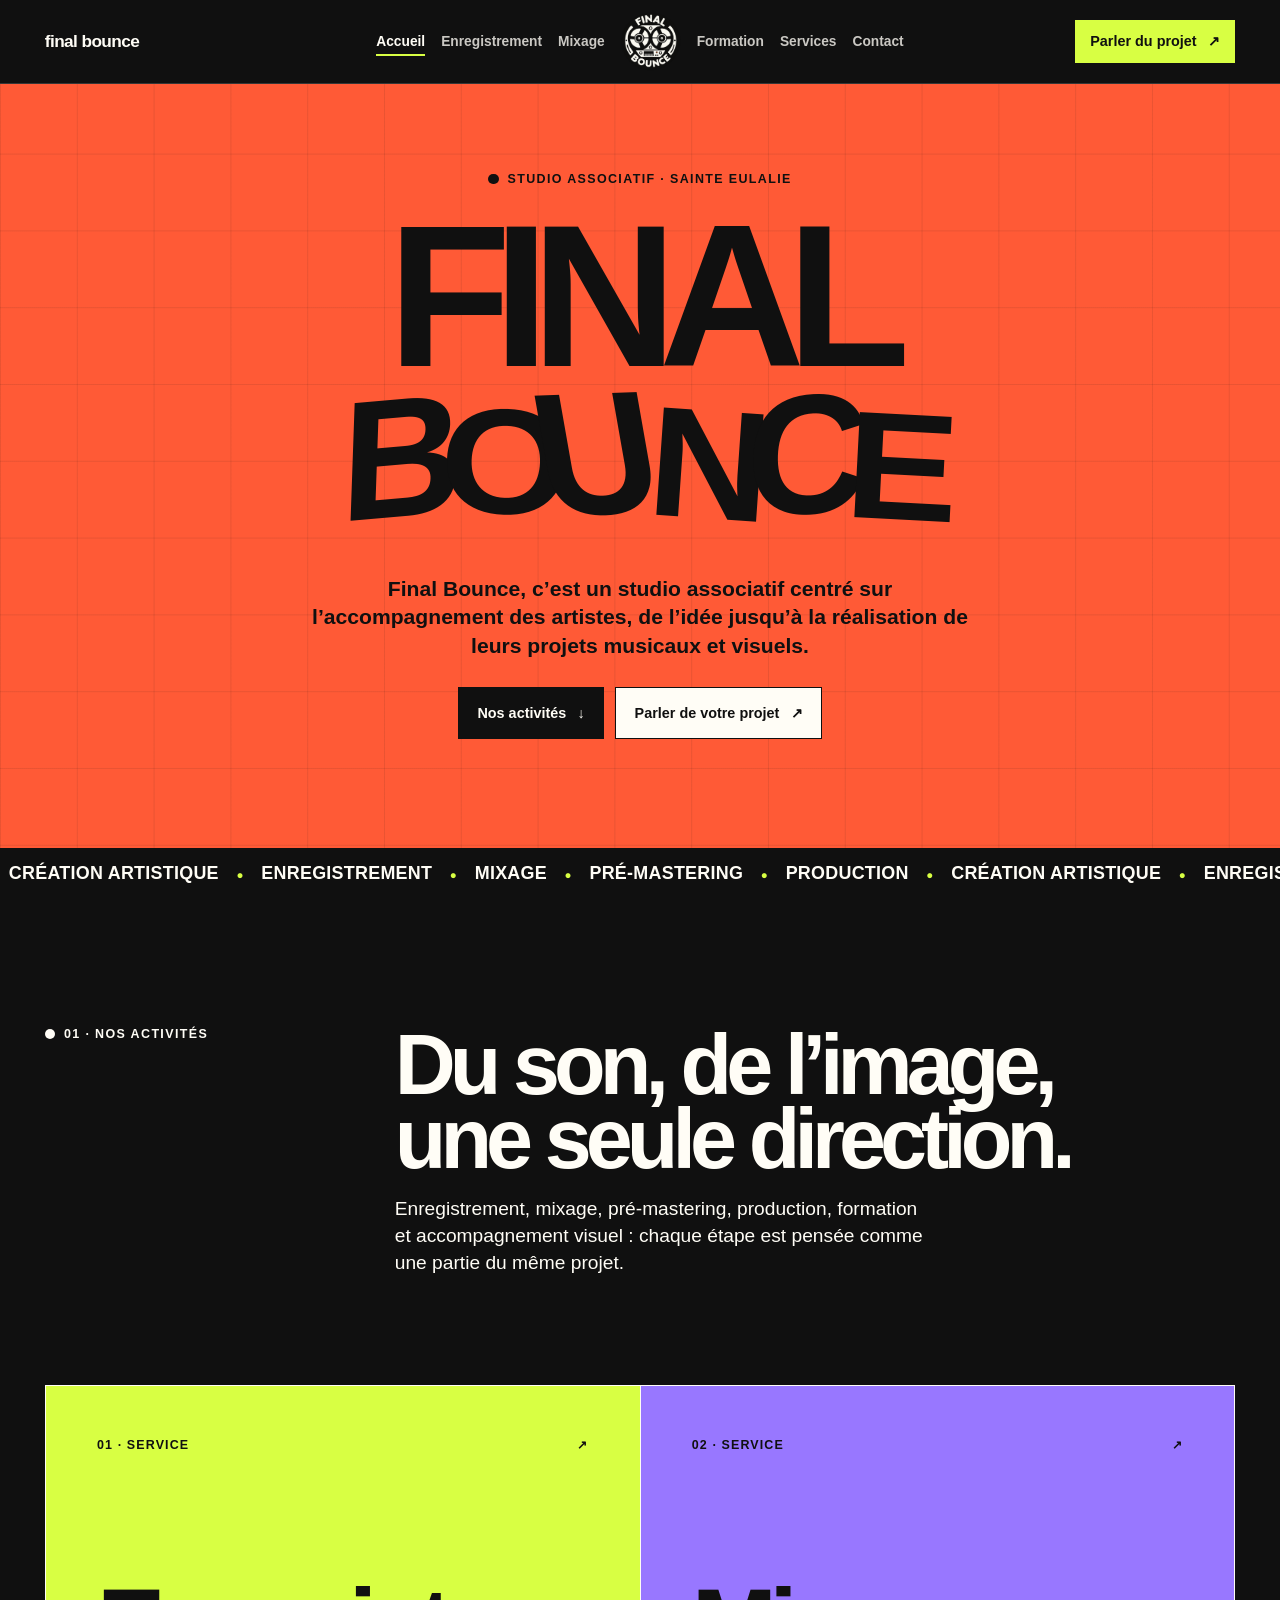
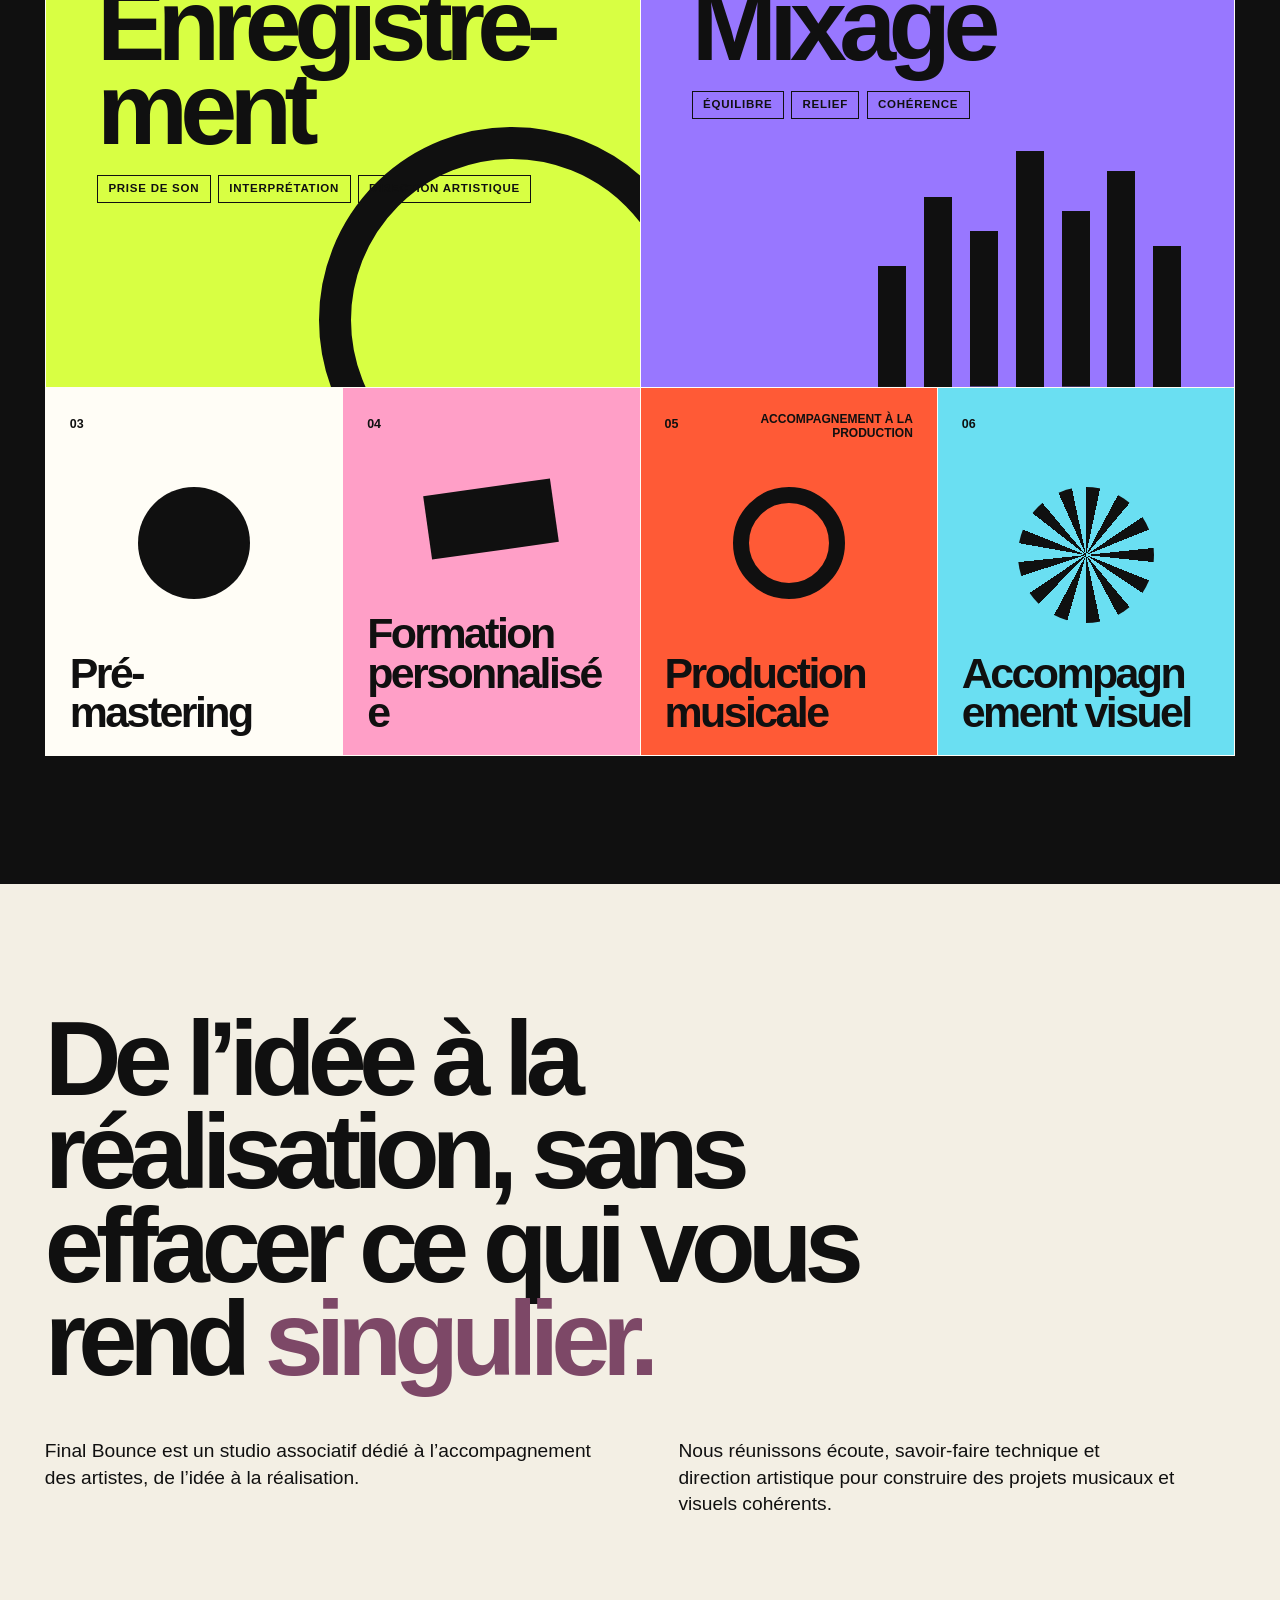
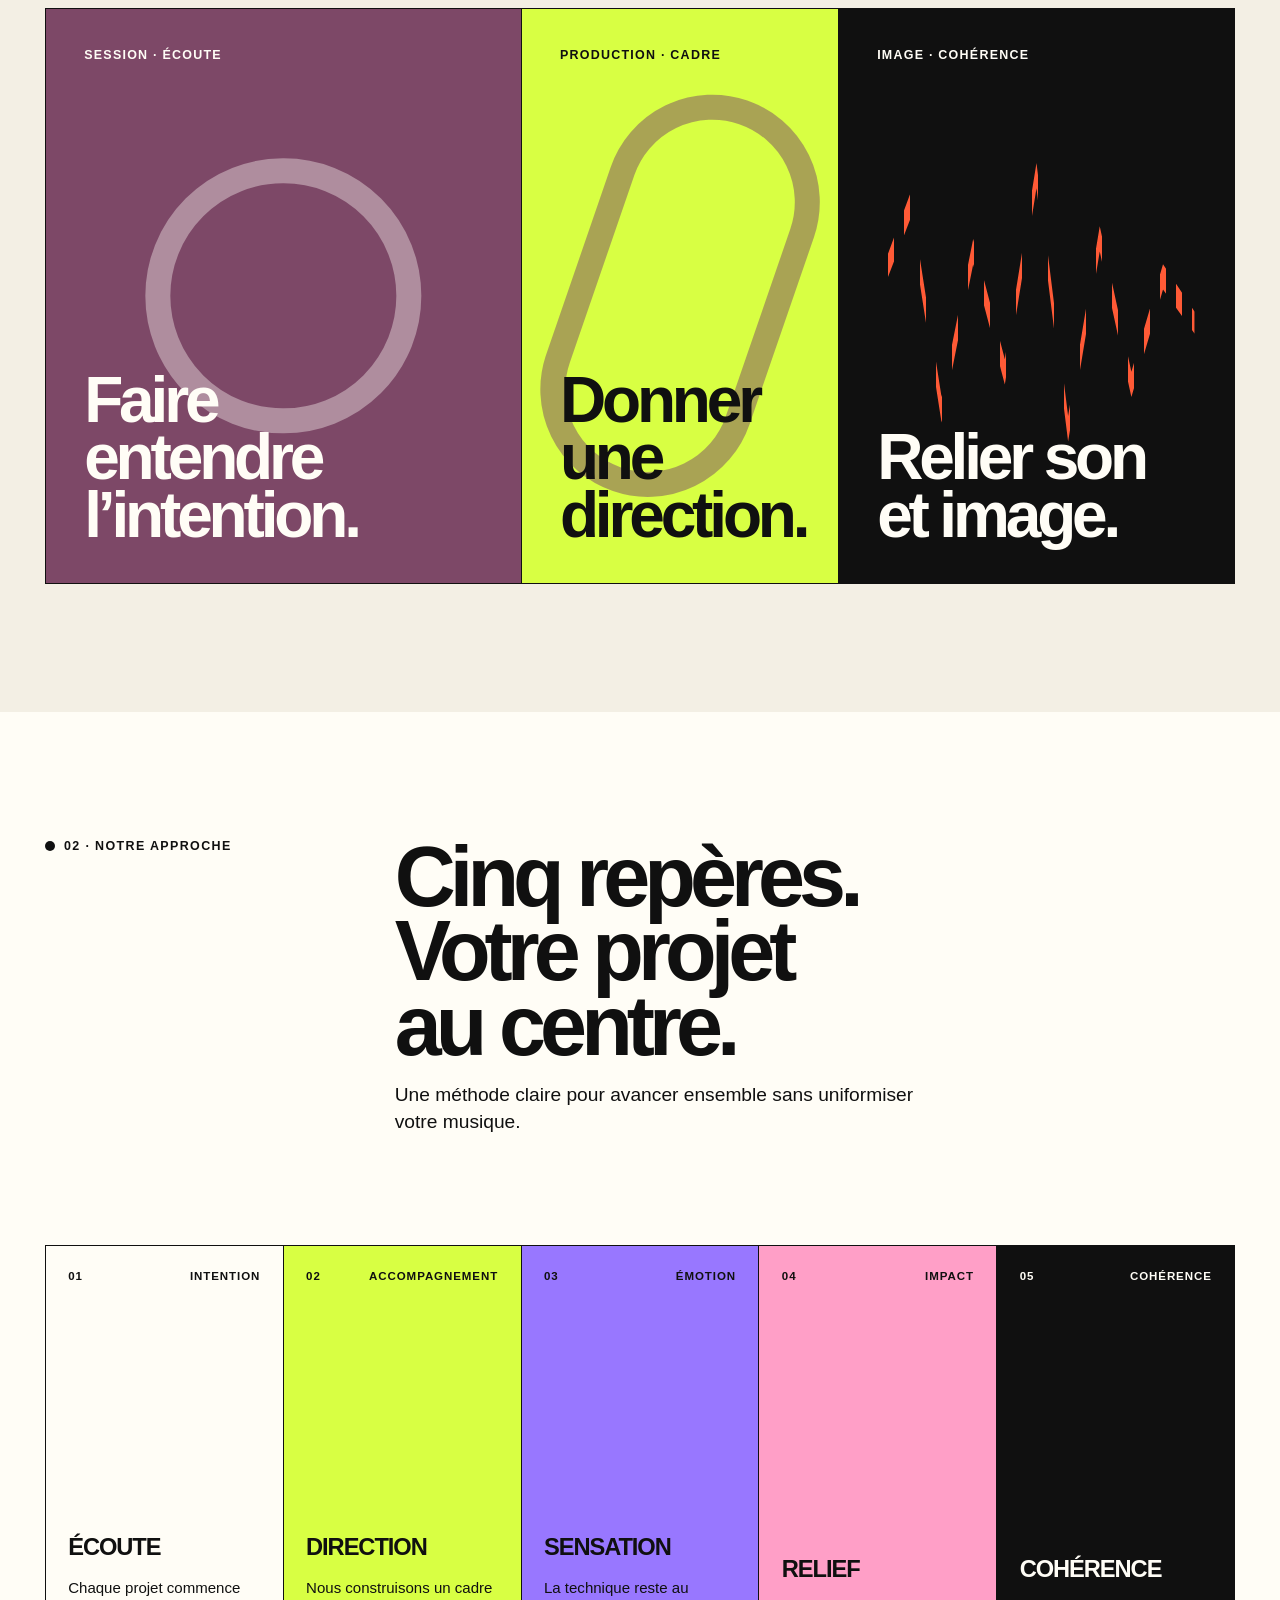
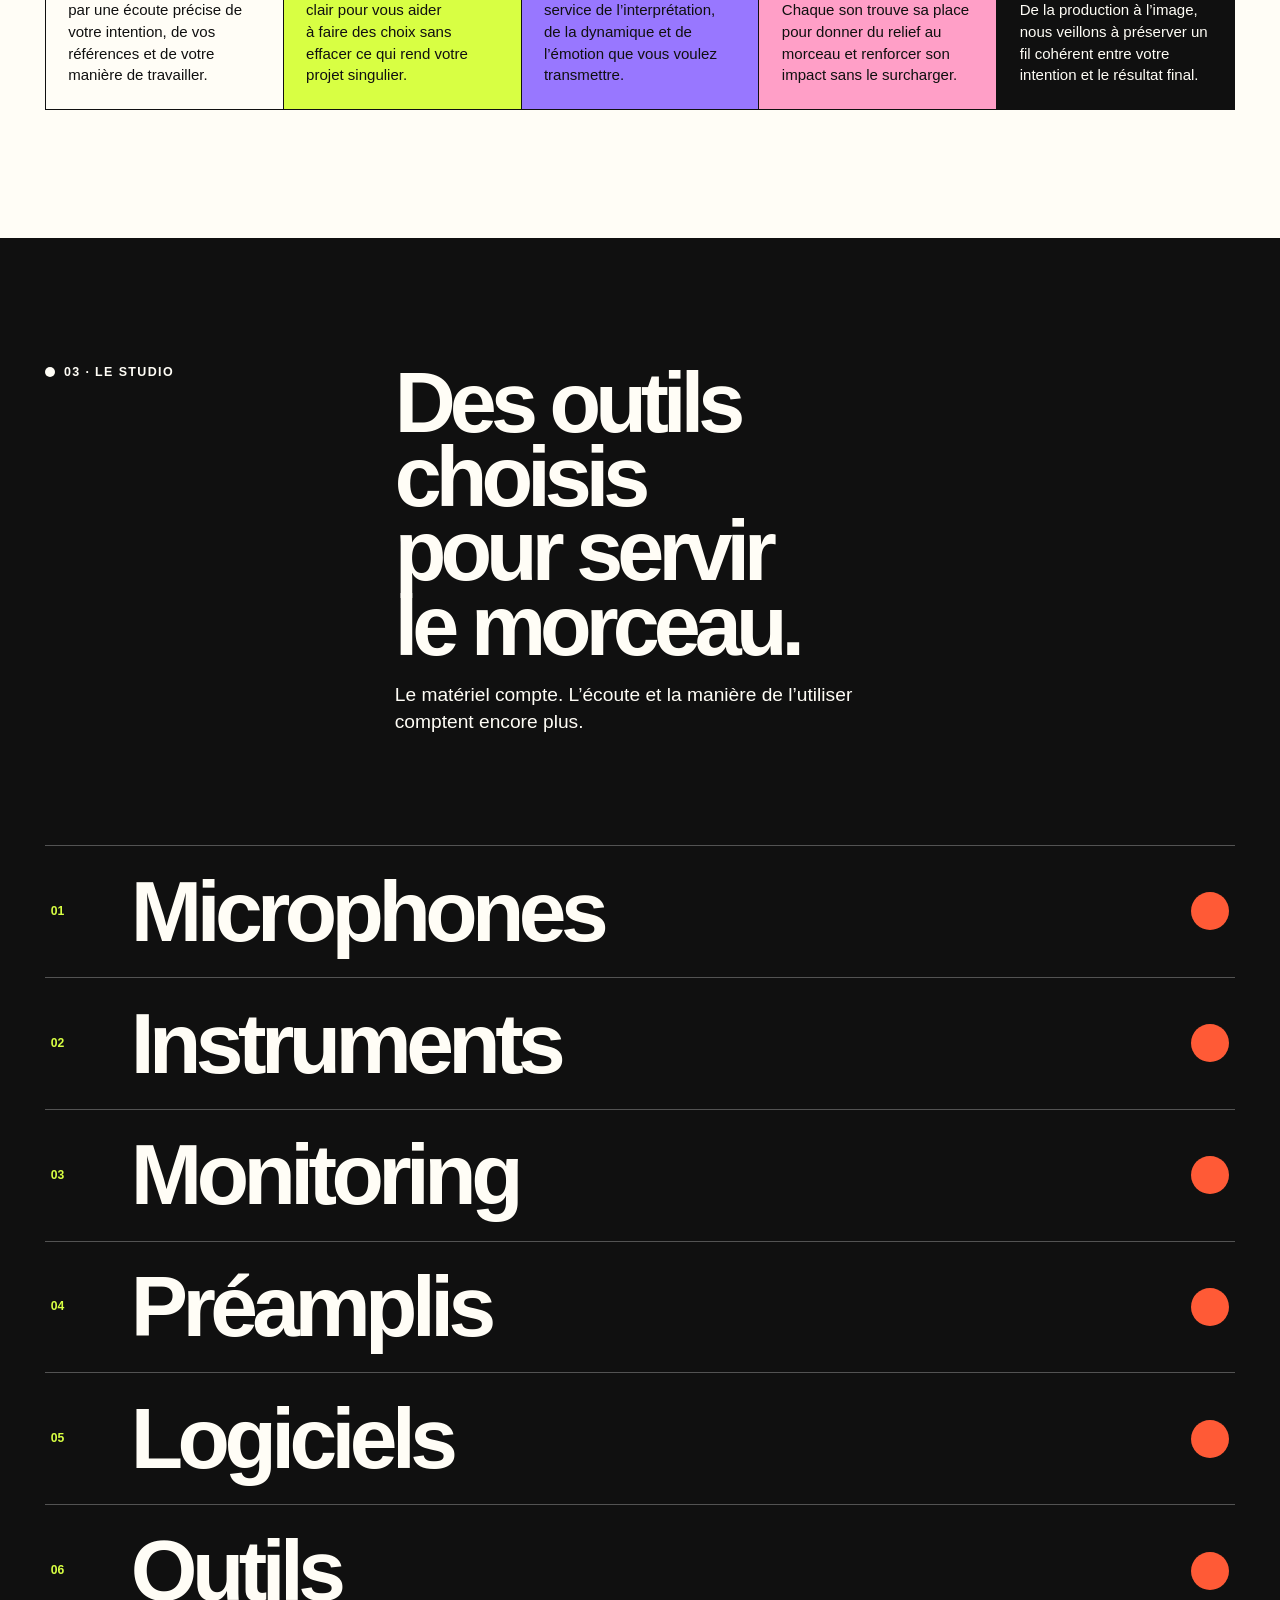
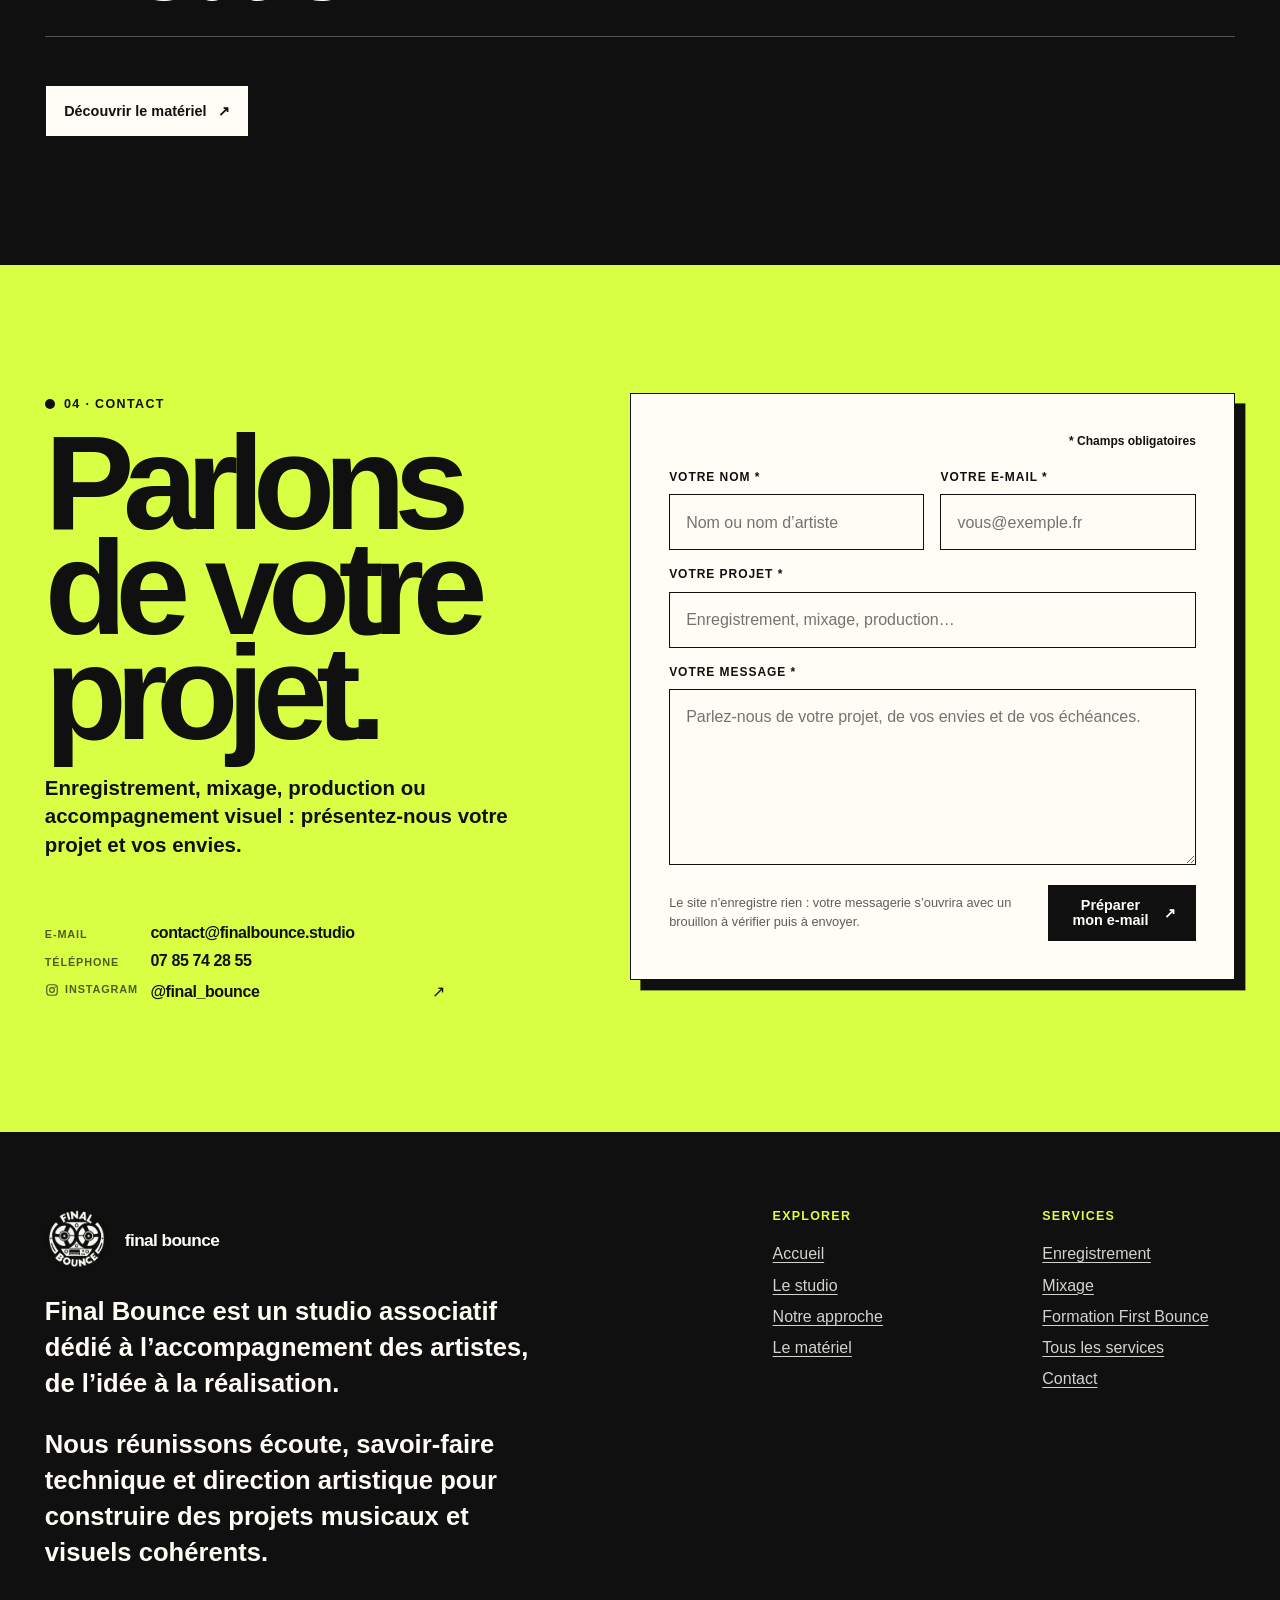
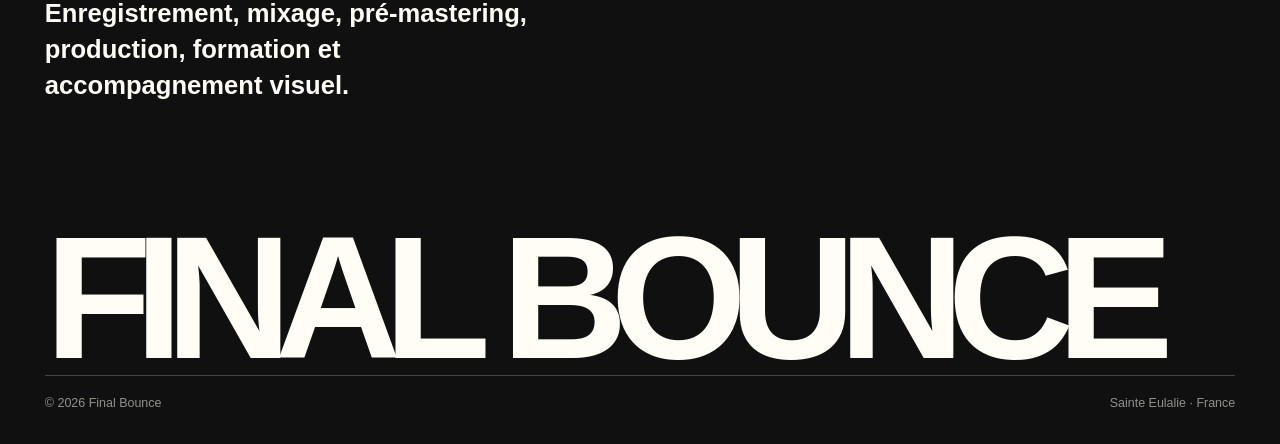
==== commit 1dd27c5c: "jj" ====
--- a/index.html
+++ b/index.html
@@ -77,6 +77,7 @@
           <a href="index.html" aria-current="page">Accueil</a>
           <a href="enregistrement.html">Enregistrement</a>
           <a href="mixage.html">Mixage</a>
+          <a class="site-nav__logo" href="index.html" aria-label="Final Bounce — Accueil"><img src="assets/brand/final-bounce-logo-epure.png" alt=""></a>
           <a href="formation.html">Formation</a>
           <a href="#services">Services</a>
           <a href="#contact">Contact</a>
--- a/assets/css/final-bounce.css
+++ b/assets/css/final-bounce.css
@@ -288,6 +288,10 @@
   gap: clamp(1rem, 2vw, 2.25rem);
 }
 
+.site-nav__logo {
+  display: none;
+}
+
 .site-nav a {
   position: relative;
   padding-block: 0.6rem;
@@ -321,6 +325,39 @@
 .site-nav a[aria-current="page"]::after {
   transform: scaleX(1);
   transform-origin: left;
+}
+
+.site-nav__logo::after {
+  display: none;
+}
+
+@media (min-width: 1101px) {
+  .site-header__inner {
+    grid-template-columns: minmax(8rem, 1fr) auto minmax(10rem, 1fr);
+    gap: 1rem;
+  }
+
+  .brand__logo-shell {
+    display: none;
+  }
+
+  .site-nav {
+    gap: clamp(0.75rem, 1.25vw, 1.6rem);
+  }
+
+  .site-nav a.site-nav__logo {
+    display: inline-grid;
+    place-items: center;
+    width: 3.75rem;
+    height: 3.75rem;
+    padding: 0;
+  }
+
+  .site-nav__logo img {
+    width: 100%;
+    height: 100%;
+    object-fit: contain;
+  }
 }
 
 .site-header__cta {
@@ -2077,8 +2114,8 @@
   }
 
   .brand__logo-shell {
-    width: 2.45rem;
-    height: 2.45rem;
+    width: 3.15rem;
+    height: 3.15rem;
   }
 
   .hero {
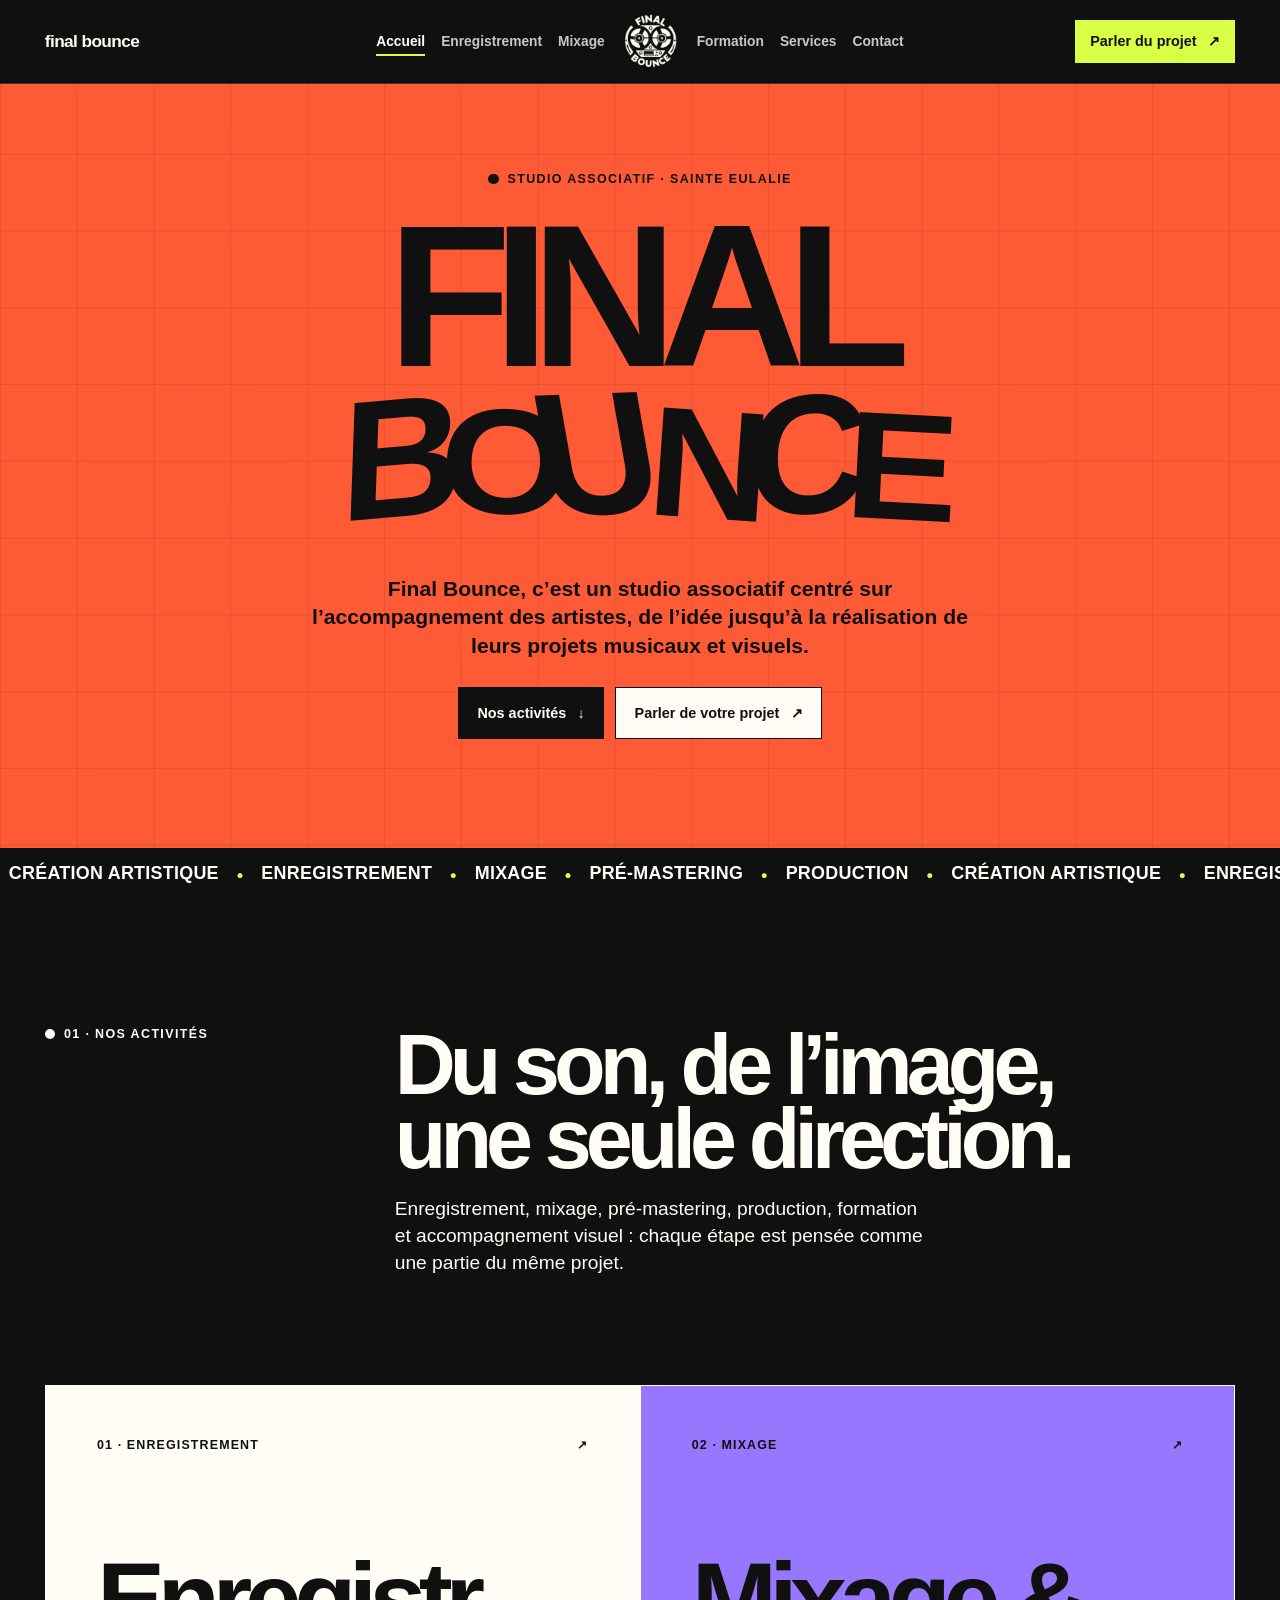
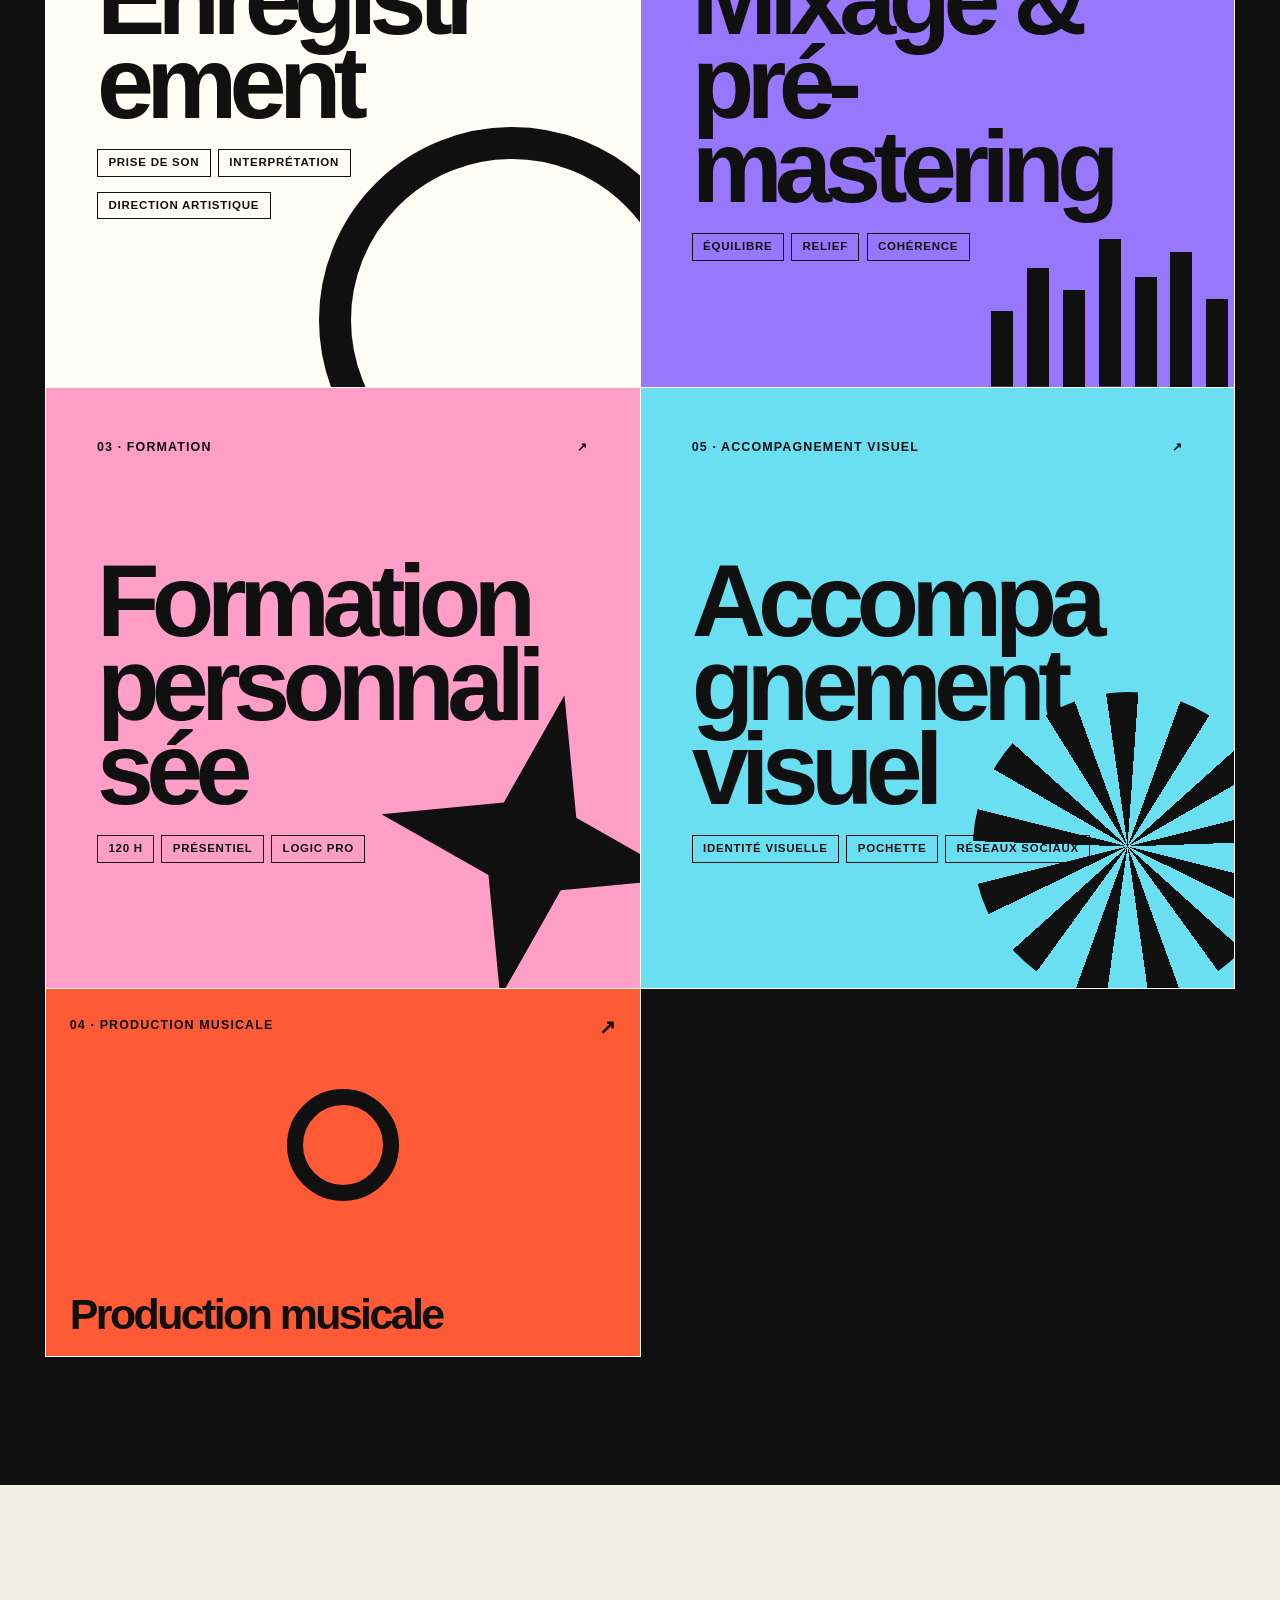
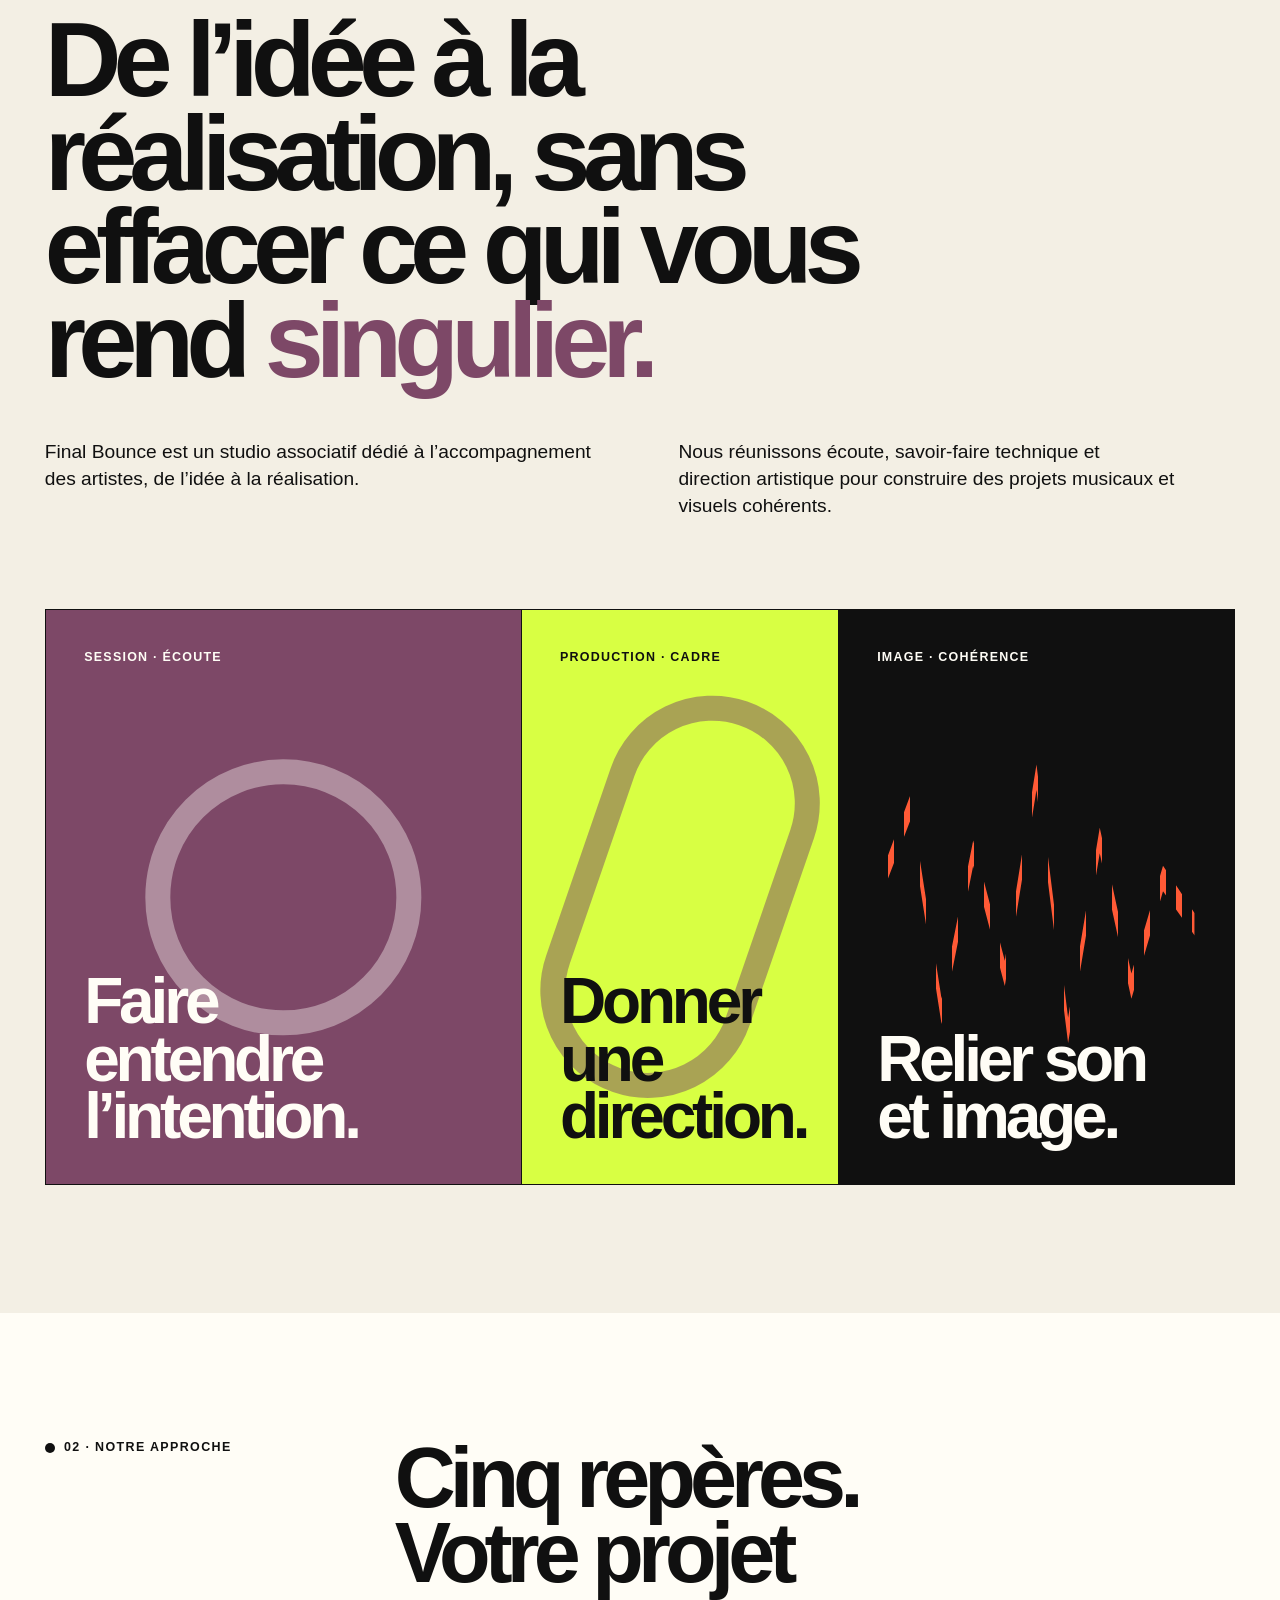
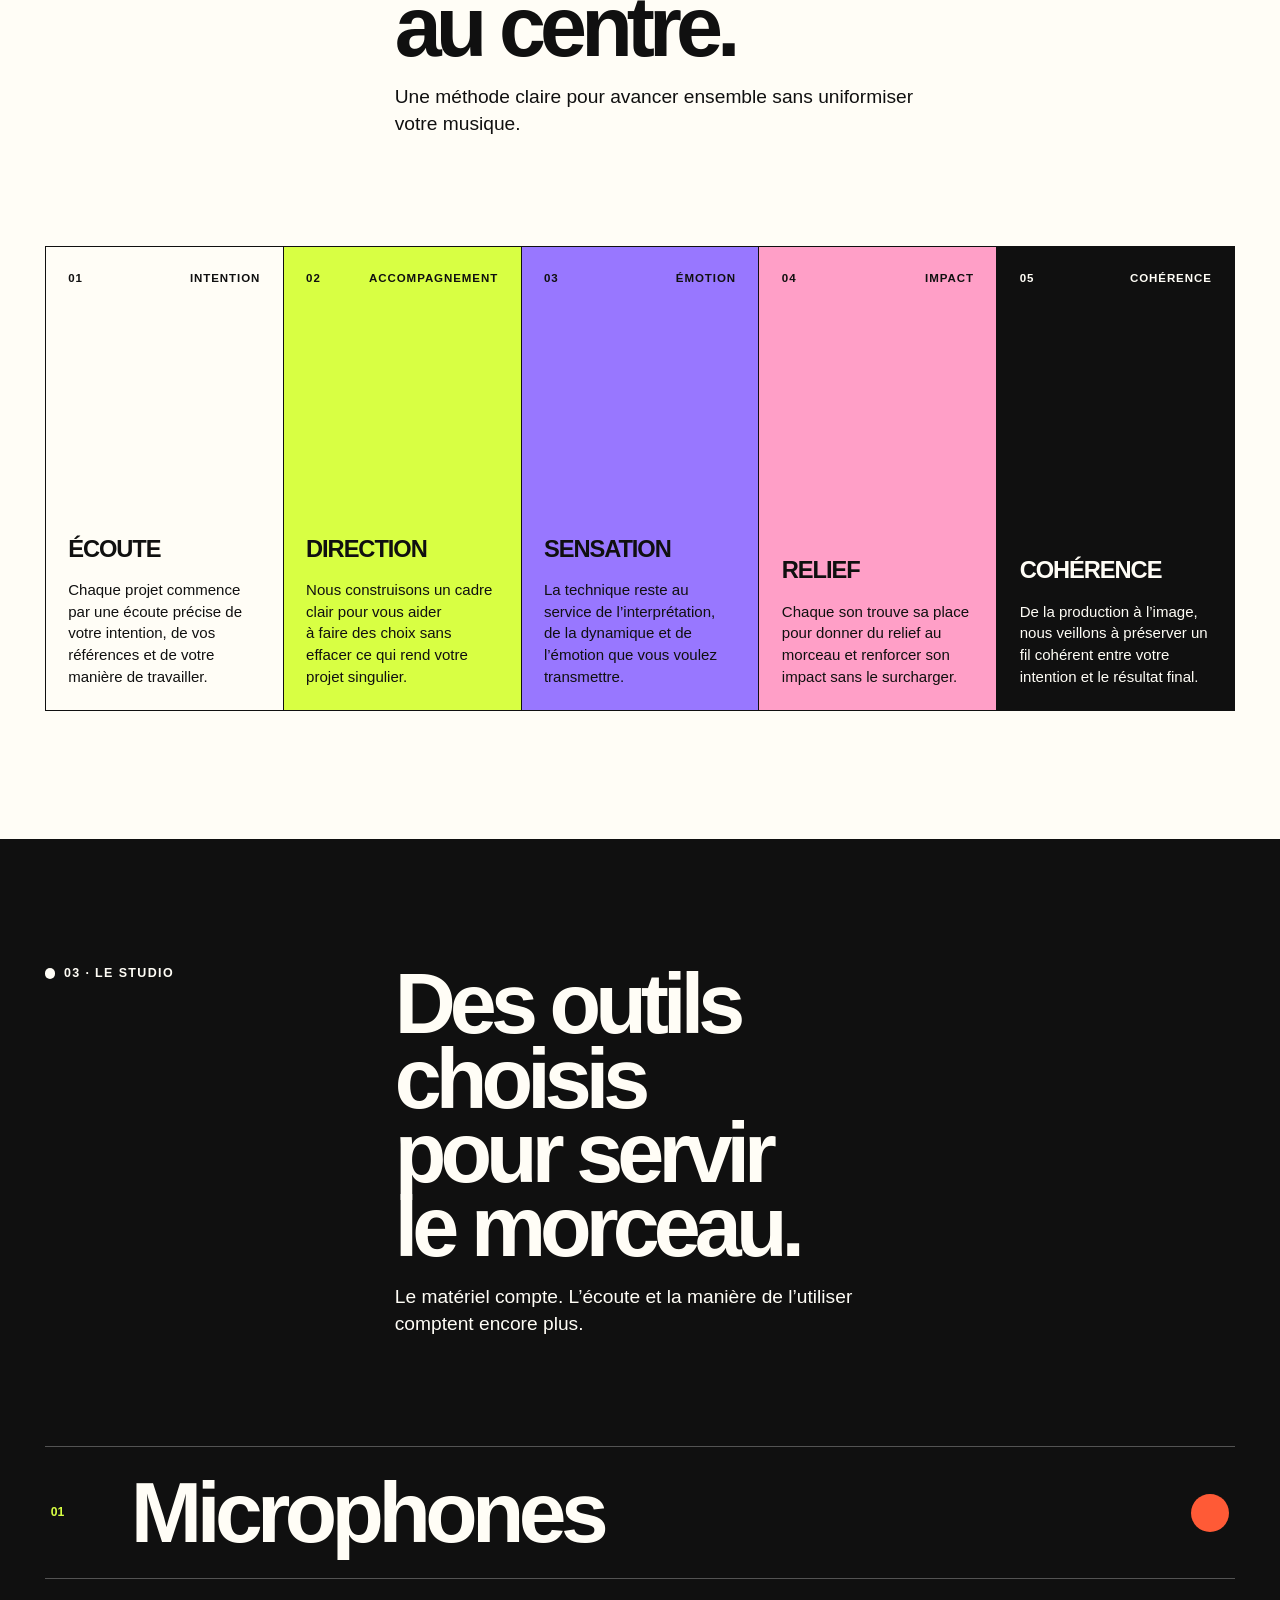
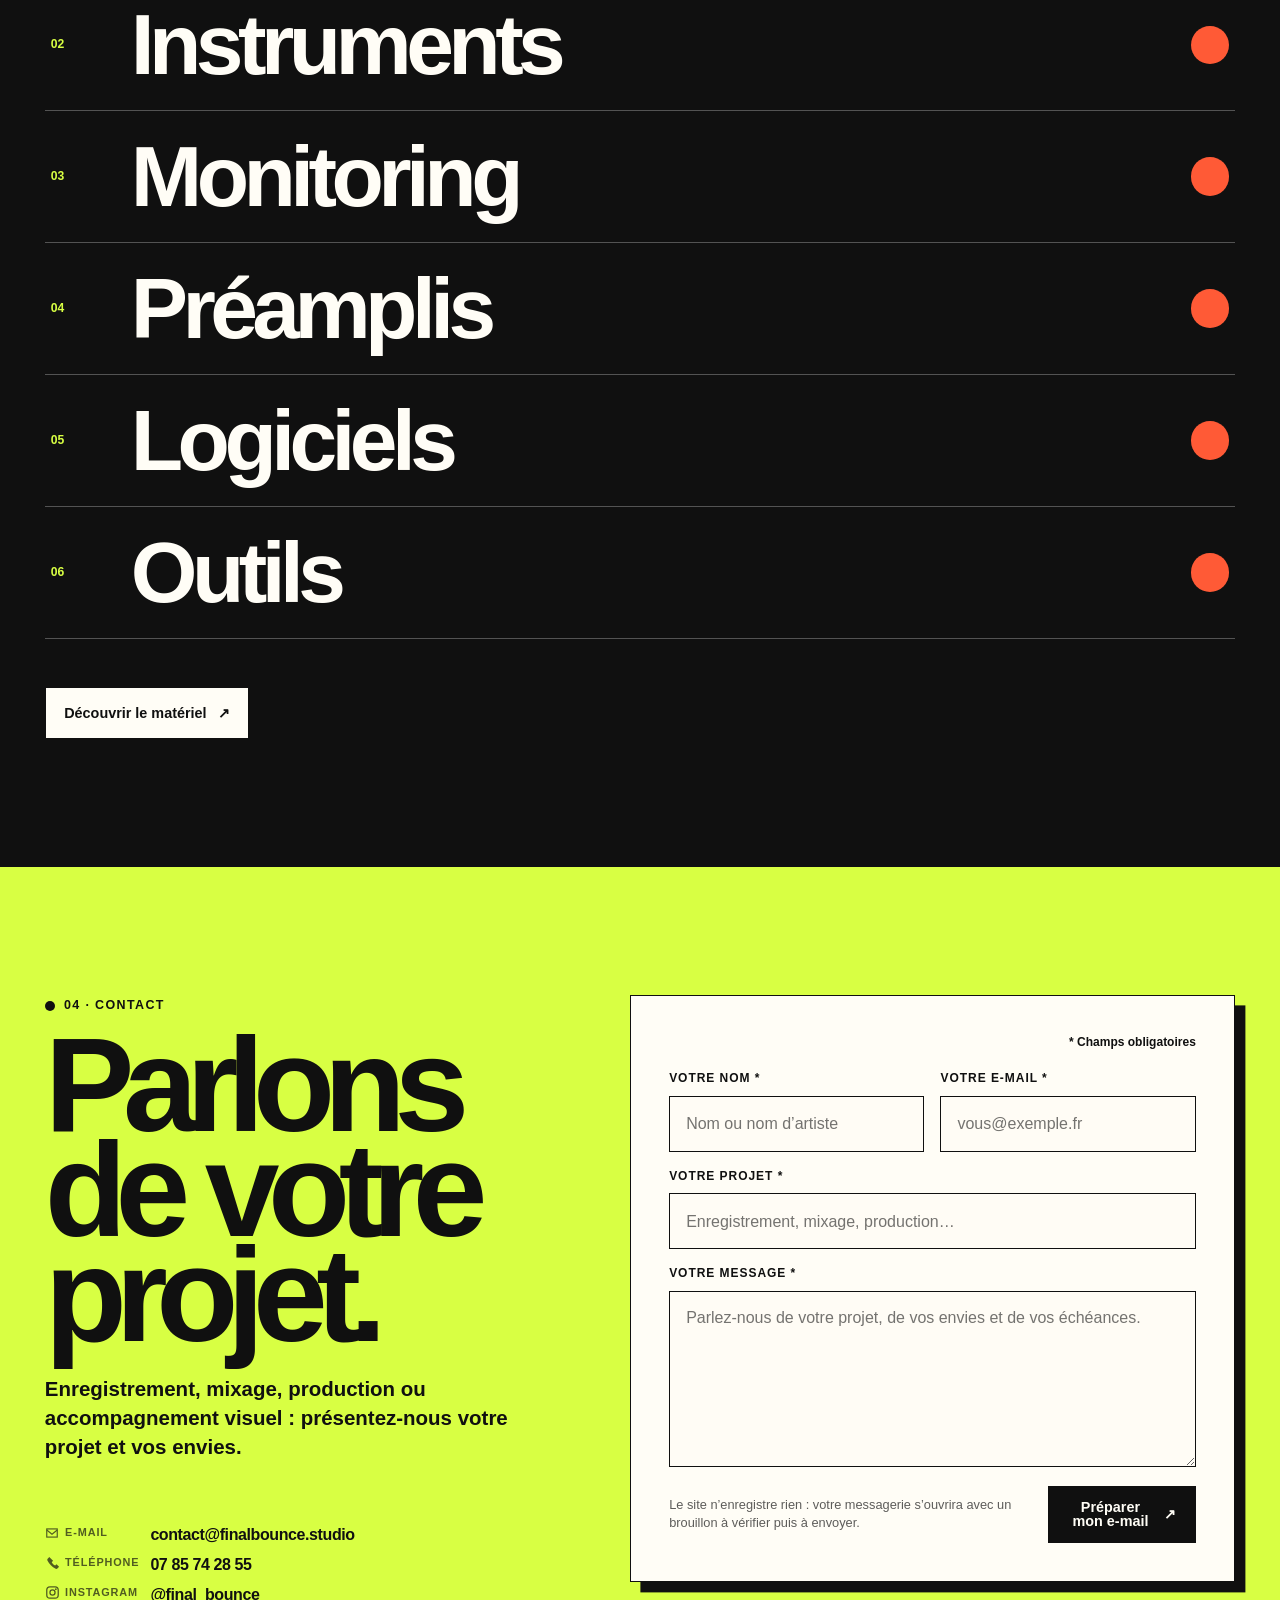
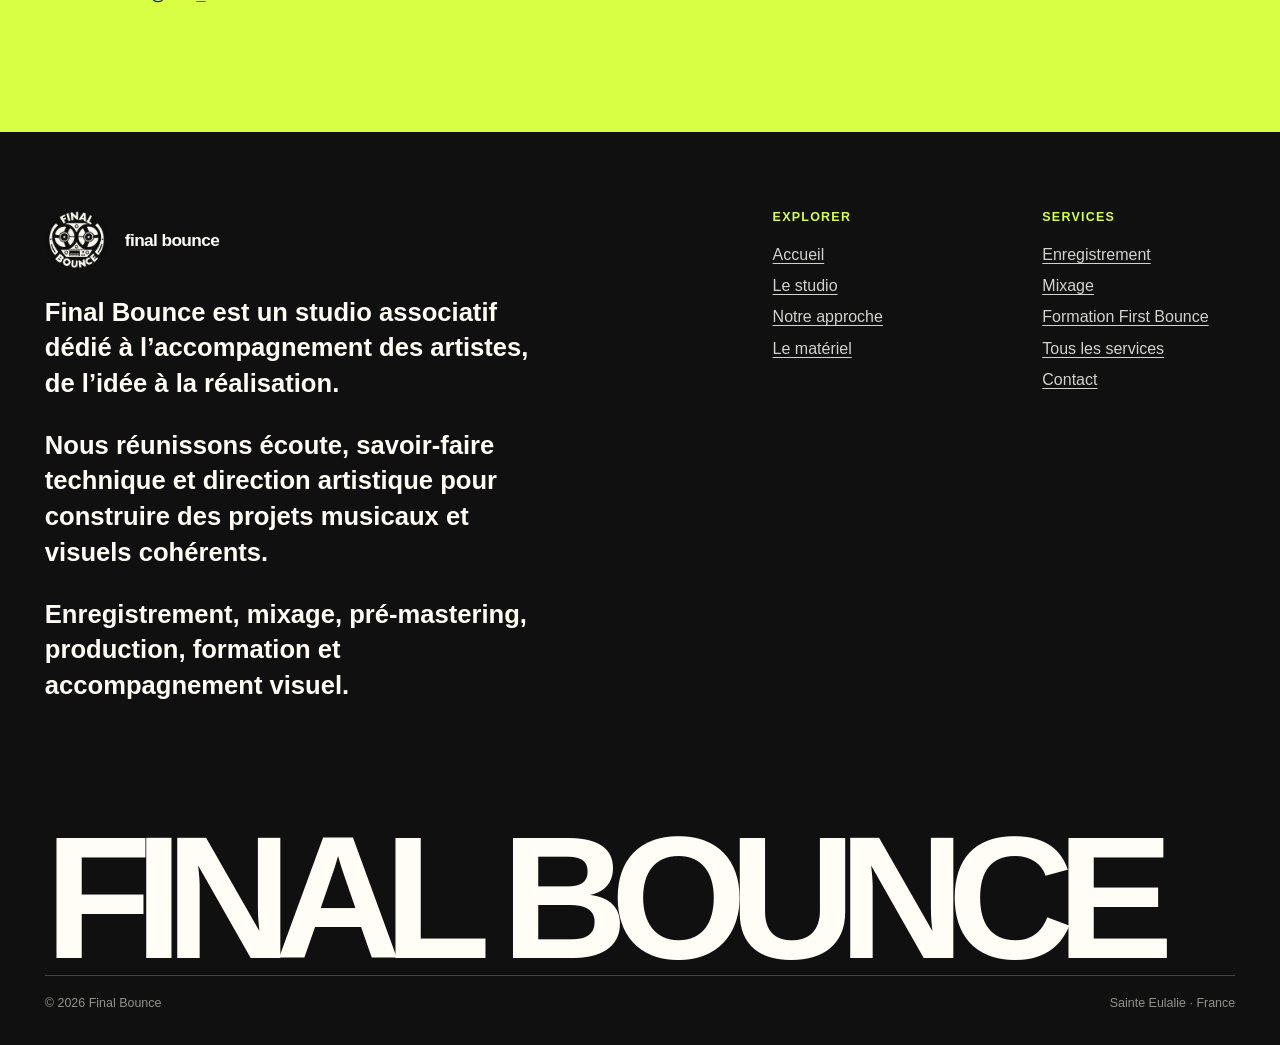
==== commit e8c52748: "jjj" ====
--- a/index.html
+++ b/index.html
@@ -6,9 +6,8 @@
     <title>Studio musical et visuel à Sainte Eulalie — Final Bounce</title>
     <meta name="description" content="Final Bounce accompagne les artistes à Sainte Eulalie : enregistrement, mixage, production et création visuelle, de l’idée à la réalisation.">
     <meta name="theme-color" content="#101010">
-    <link rel="icon" type="image/svg+xml" href="assets/brand/final-bounce-favicon.svg?v=3">
-    <link rel="icon" type="image/png" sizes="32x32" href="assets/brand/favicon-32.png?v=3">
-    <link rel="apple-touch-icon" sizes="180x180" href="assets/brand/apple-touch-icon.png?v=3">
+    <link rel="icon" type="image/png" href="assets/brand/final-bounce-logo-epure.png?v=4">
+    <link rel="apple-touch-icon" href="assets/brand/final-bounce-logo-epure.png?v=4">
     <link rel="canonical" href="https://finalbounce.studio/">
 
     <meta property="og:title" content="Studio musical et visuel à Sainte Eulalie — Final Bounce">
@@ -54,11 +53,10 @@
           "name": "Nos activités",
           "itemListElement": [
             {"@type": "ListItem", "position": 1, "name": "Enregistrement", "url": "https://finalbounce.studio/enregistrement.html"},
-            {"@type": "ListItem", "position": 2, "name": "Mixage", "url": "https://finalbounce.studio/mixage.html"},
-            {"@type": "ListItem", "position": 3, "name": "Pré-mastering"},
-            {"@type": "ListItem", "position": 4, "name": "Formation First Bounce", "url": "https://finalbounce.studio/formation.html"},
-            {"@type": "ListItem", "position": 5, "name": "Production musicale"},
-            {"@type": "ListItem", "position": 6, "name": "Accompagnement visuel"}
+            {"@type": "ListItem", "position": 2, "name": "Mixage et pré-mastering", "url": "https://finalbounce.studio/mixage.html"},
+            {"@type": "ListItem", "position": 3, "name": "Formation First Bounce", "url": "https://finalbounce.studio/formation.html"},
+            {"@type": "ListItem", "position": 4, "name": "Production musicale"},
+            {"@type": "ListItem", "position": 5, "name": "Accompagnement visuel"}
           ]
         }
       }
@@ -125,36 +123,36 @@
 
           <div class="service-feature-grid" data-reveal>
             <a class="service-feature" href="enregistrement.html">
-              <div class="service-feature__top"><span>01 · Service</span><span class="diagonal-arrow" aria-hidden="true">↗</span></div>
+              <div class="service-feature__top"><span>01 · Enregistrement</span><span class="diagonal-arrow" aria-hidden="true">↗</span></div>
               <h3>Enregistre&shy;ment</h3>
-              <div class="service-feature__tags"><span>Prise de son</span><span>Interprétation</span><span>Direction artistique</span></div>
+              <div class="service-feature__tags"><span>Prise de son</span><span>Interprétation</span><span class="service-feature__tag-break" aria-hidden="true"></span><span>Direction artistique</span></div>
             </a>
             <a class="service-feature" href="mixage.html">
-              <div class="service-feature__top"><span>02 · Service</span><span class="diagonal-arrow" aria-hidden="true">↗</span></div>
-              <h3>Mixage</h3>
+              <div class="service-feature__top"><span>02 · Mixage</span><span class="diagonal-arrow" aria-hidden="true">↗</span></div>
+              <h3>Mixage &amp;<br>pré-mastering</h3>
               <div class="service-feature__tags"><span>Équilibre</span><span>Relief</span><span>Cohérence</span></div>
             </a>
-          </div>
-
-          <ol class="service-list" start="3" data-reveal>
-            <li class="service-card">
-              <span class="service-card__number">03</span>
-              <h3>Pré-<br>mastering</h3>
-            </li>
-            <li class="service-card service-card--link">
-              <a class="service-card__link" href="formation.html" aria-label="Découvrir la formation First Bounce">
-                <span class="service-card__number">04</span>
-                <h3>Formation personnalisée</h3>
+            <a class="service-feature service-feature--training" href="formation.html">
+              <div class="service-feature__top"><span>03 · Formation</span><span class="diagonal-arrow" aria-hidden="true">↗</span></div>
+              <h3>Formation personnalisée</h3>
+              <div class="service-feature__tags"><span>120 h</span><span>Présentiel</span><span>Logic Pro</span></div>
+              <span class="service-feature__animation" aria-hidden="true"></span>
+            </a>
+            <a class="service-feature service-feature--visual" href="#contact" aria-label="Parler d’un projet d’accompagnement visuel">
+              <div class="service-feature__top"><span>05 · Accompagnement visuel</span><span class="diagonal-arrow" aria-hidden="true">↗</span></div>
+              <h3>Accompagnement visuel</h3>
+              <div class="service-feature__tags"><span>Identité visuelle</span><span>Pochette</span><span>Réseaux sociaux</span></div>
+              <span class="service-feature__animation" aria-hidden="true"></span>
+            </a>
+          </div>
+
+          <ol class="service-list" start="4" data-reveal>
+            <li class="service-card service-card--production service-card--link">
+              <a class="service-card__link" href="#contact" aria-label="Parler d’un projet de production musicale">
+                <span class="service-card__number">04 · Production musicale</span>
+                <span class="service-card__arrow diagonal-arrow" aria-hidden="true">↗</span>
+                <h3>Production musicale</h3>
               </a>
-            </li>
-            <li class="service-card">
-              <span class="service-card__number">05</span>
-              <span class="service-card__micro">Accompagnement à la production</span>
-              <h3>Production musicale</h3>
-            </li>
-            <li class="service-card">
-              <span class="service-card__number">06</span>
-              <h3>Accompagne&shy;ment visuel</h3>
             </li>
           </ol>
         </div>
@@ -256,7 +254,7 @@
             <div class="contact__details">
               <a class="contact__item contact__email" href="mailto:contact@finalbounce.studio"><span class="contact__item-label">E-mail</span><span class="contact__item-value">contact@finalbounce.studio</span></a>
               <a class="contact__item contact__phone" href="tel:+33785742855"><span class="contact__item-label">Téléphone</span><span class="contact__item-value">07 85 74 28 55</span></a>
-              <a class="contact__item contact__social" href="https://www.instagram.com/final_bounce/" target="_blank" rel="noopener noreferrer"><span class="contact__item-label">Instagram</span><span class="contact__item-value">@final_bounce <span class="sr-only">sur Instagram (nouvelle fenêtre)</span></span><span class="diagonal-arrow" aria-hidden="true">↗</span></a>
+              <a class="contact__item contact__social" href="https://www.instagram.com/final_bounce/" target="_blank" rel="noopener noreferrer"><span class="contact__item-label">Instagram</span><span class="contact__item-value">@final_bounce <span class="sr-only">sur Instagram (nouvelle fenêtre)</span></span></a>
             </div>
           </div>
           <form
--- a/assets/css/final-bounce.css
+++ b/assets/css/final-bounce.css
@@ -597,6 +597,7 @@
 
 .service-feature {
   position: relative;
+  isolation: isolate;
   min-height: clamp(26rem, 47vw, 44rem);
   padding: clamp(1.5rem, 4vw, 4rem);
   overflow: hidden;
@@ -611,12 +612,35 @@
   background: var(--violet);
 }
 
-.service-feature:nth-child(2)::before {
-  right: 0;
+.service-feature:first-child {
+  background: var(--paper-bright);
+}
+
+.service-feature.service-feature:first-child::before {
+  right: -5%;
+  bottom: -10%;
+  width: 53%;
+  background: transparent;
+  transition: transform 0.55s var(--ease), background-color 0.35s var(--ease);
+}
+
+.service-feature--training {
+  background: var(--pink);
+}
+
+.service-feature--visual {
+  background: var(--sky);
+}
+
+.service-feature.service-feature:nth-child(2)::before {
+  position: absolute;
+  z-index: 0;
+  right: -6%;
   bottom: 0;
-  width: 60%;
-  height: 48%;
+  width: 47%;
+  height: 30%;
   aspect-ratio: auto;
+  content: "";
   background:
     linear-gradient(var(--ink) 0 0) 0 100% / 8% 42% no-repeat,
     linear-gradient(var(--ink) 0 0) 14% 100% / 8% 66% no-repeat,
@@ -630,10 +654,14 @@
   clip-path: none;
   transform: none;
   transform-origin: right bottom;
-}
-
-.service-feature::before {
+  transition: transform 0.55s var(--ease);
+  animation: mixage-wave 0.9s ease-in-out infinite;
+  animation-play-state: paused;
+}
+
+.service-feature:not(.service-feature--training):not(.service-feature--visual):not(:nth-child(2))::before {
   position: absolute;
+  z-index: 0;
   right: -11%;
   bottom: -21%;
   width: 65%;
@@ -644,18 +672,103 @@
   transition: transform 0.55s var(--ease);
 }
 
-.service-feature:hover::before {
+.service-feature:not(.service-feature--training):not(.service-feature--visual):not(:nth-child(2)):hover::before {
   transform: rotate(28deg) scale(1.08);
 }
 
-.service-feature:nth-child(2):hover::before {
+.service-feature.service-feature:first-child:is(:hover, :focus-visible, :active)::before {
+  background: var(--ink);
+}
+
+.service-feature.service-feature:nth-child(2):hover::before {
   transform: translateX(-4%) scaleY(1.08);
+}
+
+.service-feature.service-feature:nth-child(2):is(:hover, :focus-visible, :active)::before {
+  transform: translateX(-4%) scaleY(1.08);
+  animation-play-state: running;
+}
+
+@keyframes mixage-wave {
+  0%,
+  100% {
+    background-size: 8% 42%, 8% 66%, 8% 54%, 8% 82%, 8% 61%, 8% 75%, 8% 49%;
+  }
+
+  33% {
+    background-size: 8% 68%, 8% 44%, 8% 80%, 8% 51%, 8% 74%, 8% 43%, 8% 65%;
+  }
+
+  66% {
+    background-size: 8% 47%, 8% 78%, 8% 41%, 8% 73%, 8% 55%, 8% 84%, 8% 46%;
+  }
+}
+
+@media (min-width: 1101px) and (max-width: 1200px) {
+  .service-feature.service-feature:first-child::before {
+    border-width: 1.35rem;
+  }
+}
+
+@media (min-width: 801px) {
+  .service-feature.service-feature:first-child::before {
+    right: clamp(-4.6rem, calc(-15% - 2.45rem + 4.58vw), -3.8rem);
+    bottom: -10%;
+  }
+}
+
+@media (min-width: 801px) and (max-width: 1100px) {
+  .service-feature.service-feature:first-child::before {
+    border-width: 1rem;
+  }
+}
+
+@media (min-width: 1201px) and (max-width: 1400px) {
+  .service-feature.service-feature:first-child::before {
+    border-width: 1.25rem;
+  }
+}
+
+@media (min-width: 1401px) {
+  .service-feature.service-feature:first-child::before {
+    border-width: 1.55rem;
+  }
+}
+
+.service-feature__animation {
+  position: absolute;
+  z-index: 1;
+  right: -8%;
+  bottom: -2%;
+  width: clamp(13rem, 52%, 22rem);
+  aspect-ratio: 1;
+  background: var(--ink);
+  clip-path: polygon(50% 0, 62% 38%, 100% 50%, 62% 62%, 50% 100%, 38% 62%, 0 50%, 38% 38%);
+  transform: rotate(12deg);
+  transition: transform 0.5s var(--ease);
+}
+
+.service-feature--training:hover .service-feature__animation {
+  transform: rotate(52deg) scale(1.08);
+}
+
+.service-feature--visual .service-feature__animation {
+  background: repeating-conic-gradient(var(--ink) 0 12deg, transparent 12deg 28deg);
+  clip-path: circle(50%);
+  transform: rotate(-8deg);
+}
+
+.service-feature--visual:hover .service-feature__animation {
+  transform: rotate(12deg) scale(1.08);
 }
 
 .service-feature__top {
   display: flex;
   justify-content: space-between;
   gap: 1rem;
+  position: relative;
+  z-index: 2;
+  font-family: var(--font-wild);
   font-size: 0.78rem;
   font-weight: 700;
   letter-spacing: 0.09em;
@@ -664,22 +777,30 @@
 
 .service-feature h3 {
   position: relative;
-  z-index: 1;
+  z-index: 2;
   max-width: 8ch;
-  margin: clamp(4rem, 10vw, 9rem) 0 1.5rem;
+  margin: clamp(3.25rem, 8vw, 7.5rem) 0 1.5rem;
   font-size: clamp(3.5rem, 8vw, 8rem);
   font-weight: 800;
   letter-spacing: -0.075em;
   line-height: 0.82;
+  overflow-wrap: anywhere;
 }
 
 .service-feature__tags {
   position: relative;
-  z-index: 1;
+  z-index: 2;
   display: flex;
   flex-wrap: wrap;
   gap: 0.45rem;
   max-width: 36rem;
+}
+
+.service-feature__tags .service-feature__tag-break {
+  flex-basis: 100%;
+  height: 0;
+  padding: 0;
+  border: 0;
 }
 
 .service-feature__tags span,
@@ -696,7 +817,7 @@
 
 .service-list {
   display: grid;
-  grid-template-columns: repeat(4, minmax(0, 1fr));
+  grid-template-columns: repeat(2, minmax(0, 1fr));
   margin: 0;
   padding: 0;
   color: var(--ink);
@@ -714,15 +835,11 @@
   border-bottom: 0.12rem solid var(--paper-bright);
 }
 
-.service-card:nth-child(2) {
-  background: var(--pink);
-}
-
-.service-card:nth-child(3) {
+.service-card--production {
   background: var(--signal);
 }
 
-.service-card:nth-child(4) {
+.service-card--visual {
   background: var(--sky);
 }
 
@@ -730,6 +847,8 @@
   font-family: var(--font-wild);
   font-size: 0.78rem;
   font-weight: 700;
+  letter-spacing: 0.09em;
+  text-transform: uppercase;
 }
 
 .service-card h3 {
@@ -775,11 +894,25 @@
   top: 1.5rem;
   right: 1.5rem;
   max-width: 11rem;
+  font-family: var(--font-wild);
   font-size: 0.75rem;
   font-weight: 650;
   line-height: 1.2;
   text-align: right;
   text-transform: uppercase;
+}
+
+.service-card--production .service-card__micro {
+  right: 3.9rem;
+}
+
+.service-card__arrow {
+  position: absolute;
+  top: 1.5rem;
+  right: 1.5rem;
+  z-index: 2;
+  font-size: 1.25rem;
+  font-weight: 800;
 }
 
 .service-card::after {
@@ -795,19 +928,12 @@
   transition: border-radius 0.35s var(--ease), transform 0.35s var(--ease);
 }
 
-.service-card:nth-child(2)::after {
-  width: 8rem;
-  height: 4rem;
-  border-radius: 0;
-  transform: translateX(-50%) rotate(-8deg);
-}
-
-.service-card:nth-child(3)::after {
+.service-card--production::after {
   background: transparent;
   border: 1rem solid var(--ink);
 }
 
-.service-card:nth-child(4)::after {
+.service-card--visual::after {
   width: 8.5rem;
   height: 8.5rem;
   background: repeating-conic-gradient(var(--ink) 0 12deg, transparent 12deg 28deg);
@@ -1187,6 +1313,12 @@
   line-height: 1.15;
 }
 
+.contact__social .diagonal-arrow {
+  display: none;
+}
+
+.contact__email .contact__item-label::before,
+.contact__phone .contact__item-label::before,
 .contact__social .contact__item-label::before {
   display: inline-block;
   flex: 0 0 auto;
@@ -1194,6 +1326,19 @@
   height: 0.92rem;
   content: "";
   background: currentColor;
+}
+
+.contact__email .contact__item-label::before {
+  -webkit-mask: url("data:image/svg+xml,%3Csvg xmlns='http://www.w3.org/2000/svg' viewBox='0 0 24 24'%3E%3Crect x='3' y='5' width='18' height='14' fill='none' stroke='black' stroke-width='2'/%3E%3Cpath d='m3 7 9 7 9-7' fill='none' stroke='black' stroke-width='2'/%3E%3C/svg%3E") center / contain no-repeat;
+  mask: url("data:image/svg+xml,%3Csvg xmlns='http://www.w3.org/2000/svg' viewBox='0 0 24 24'%3E%3Crect x='3' y='5' width='18' height='14' fill='none' stroke='black' stroke-width='2'/%3E%3Cpath d='m3 7 9 7 9-7' fill='none' stroke='black' stroke-width='2'/%3E%3C/svg%3E") center / contain no-repeat;
+}
+
+.contact__phone .contact__item-label::before {
+  -webkit-mask: url("data:image/svg+xml,%3Csvg xmlns='http://www.w3.org/2000/svg' viewBox='0 0 24 24'%3E%3Cpath d='M7 3.5 4.4 6.1c-.7.7-.9 1.8-.4 2.7 2.8 5.6 7.4 10.2 13 13 .9.5 2 .3 2.7-.4l2.6-2.6-4-4-2.1 2.1c-2.3-1.2-4.2-3.1-5.4-5.4l2.1-2.1-4-4Z' fill='black'/%3E%3C/svg%3E") center / contain no-repeat;
+  mask: url("data:image/svg+xml,%3Csvg xmlns='http://www.w3.org/2000/svg' viewBox='0 0 24 24'%3E%3Cpath d='M7 3.5 4.4 6.1c-.7.7-.9 1.8-.4 2.7 2.8 5.6 7.4 10.2 13 13 .9.5 2 .3 2.7-.4l2.6-2.6-4-4-2.1 2.1c-2.3-1.2-4.2-3.1-5.4-5.4l2.1-2.1-4-4Z' fill='black'/%3E%3C/svg%3E") center / contain no-repeat;
+}
+
+.contact__social .contact__item-label::before {
   -webkit-mask: url("data:image/svg+xml,%3Csvg xmlns='http://www.w3.org/2000/svg' viewBox='0 0 24 24'%3E%3Crect x='3' y='3' width='18' height='18' rx='5' fill='none' stroke='black' stroke-width='2'/%3E%3Ccircle cx='12' cy='12' r='4' fill='none' stroke='black' stroke-width='2'/%3E%3Ccircle cx='17.25' cy='6.85' r='1.35' fill='black'/%3E%3C/svg%3E") center / contain no-repeat;
   mask: url("data:image/svg+xml,%3Csvg xmlns='http://www.w3.org/2000/svg' viewBox='0 0 24 24'%3E%3Crect x='3' y='3' width='18' height='18' rx='5' fill='none' stroke='black' stroke-width='2'/%3E%3Ccircle cx='12' cy='12' r='4' fill='none' stroke='black' stroke-width='2'/%3E%3Ccircle cx='17.25' cy='6.85' r='1.35' fill='black'/%3E%3C/svg%3E") center / contain no-repeat;
 }
@@ -1885,7 +2030,25 @@
   }
 
   .site-header__inner {
+    position: relative;
     grid-template-columns: 1fr auto;
+  }
+
+  .brand {
+    gap: 0;
+  }
+
+  .brand__logo-shell {
+    position: absolute;
+    top: 50%;
+    left: 50%;
+    transform: translate(-50%, -50%);
+  }
+
+  .service-hero__inner {
+    align-self: start;
+    align-items: start;
+    margin-top: clamp(3.5rem, 9vh, 6rem);
   }
 
   .site-nav {
@@ -2004,6 +2167,19 @@
     min-height: 34rem;
   }
 
+  .service-feature.service-feature:nth-child(2)::before {
+    height: 50%;
+  }
+
+  .service-feature.service-feature:first-child::before {
+    right: -10%;
+    bottom: -16%;
+  }
+
+  .service-feature__animation {
+    right: -2%;
+  }
+
   .studio-grid {
     grid-template-columns: 1fr;
   }
@@ -2078,21 +2254,6 @@
     max-width: 34rem;
   }
 
-  .site-header__inner {
-    position: relative;
-  }
-
-  .brand {
-    gap: 0;
-  }
-
-  .brand__logo-shell {
-    position: absolute;
-    top: 50%;
-    left: 50%;
-    transform: translate(-50%, -50%);
-  }
-
   .service-statement__grid {
     grid-template-columns: 1fr;
   }
@@ -2142,6 +2303,22 @@
     min-height: 20rem;
   }
 
+  .service-feature.service-feature:first-child::before {
+    right: -6%;
+    bottom: -8%;
+    width: 60%;
+  }
+
+  .service-feature.service-feature:nth-child(2)::before {
+    width: 56%;
+    height: 42%;
+  }
+
+  .service-feature__animation {
+    right: -2%;
+    bottom: -2%;
+  }
+
   .equipment-list__trigger {
     grid-template-columns: 2.5rem minmax(0, 1fr) auto;
   }
@@ -2225,6 +2402,14 @@
 
   .gear-callout strong {
     text-align: left;
+  }
+}
+
+@media (max-width: 360px) {
+  .service-feature.service-feature:first-child::before {
+    bottom: -10%;
+    width: 70%;
+    border-width: 0.75rem;
   }
 }
 
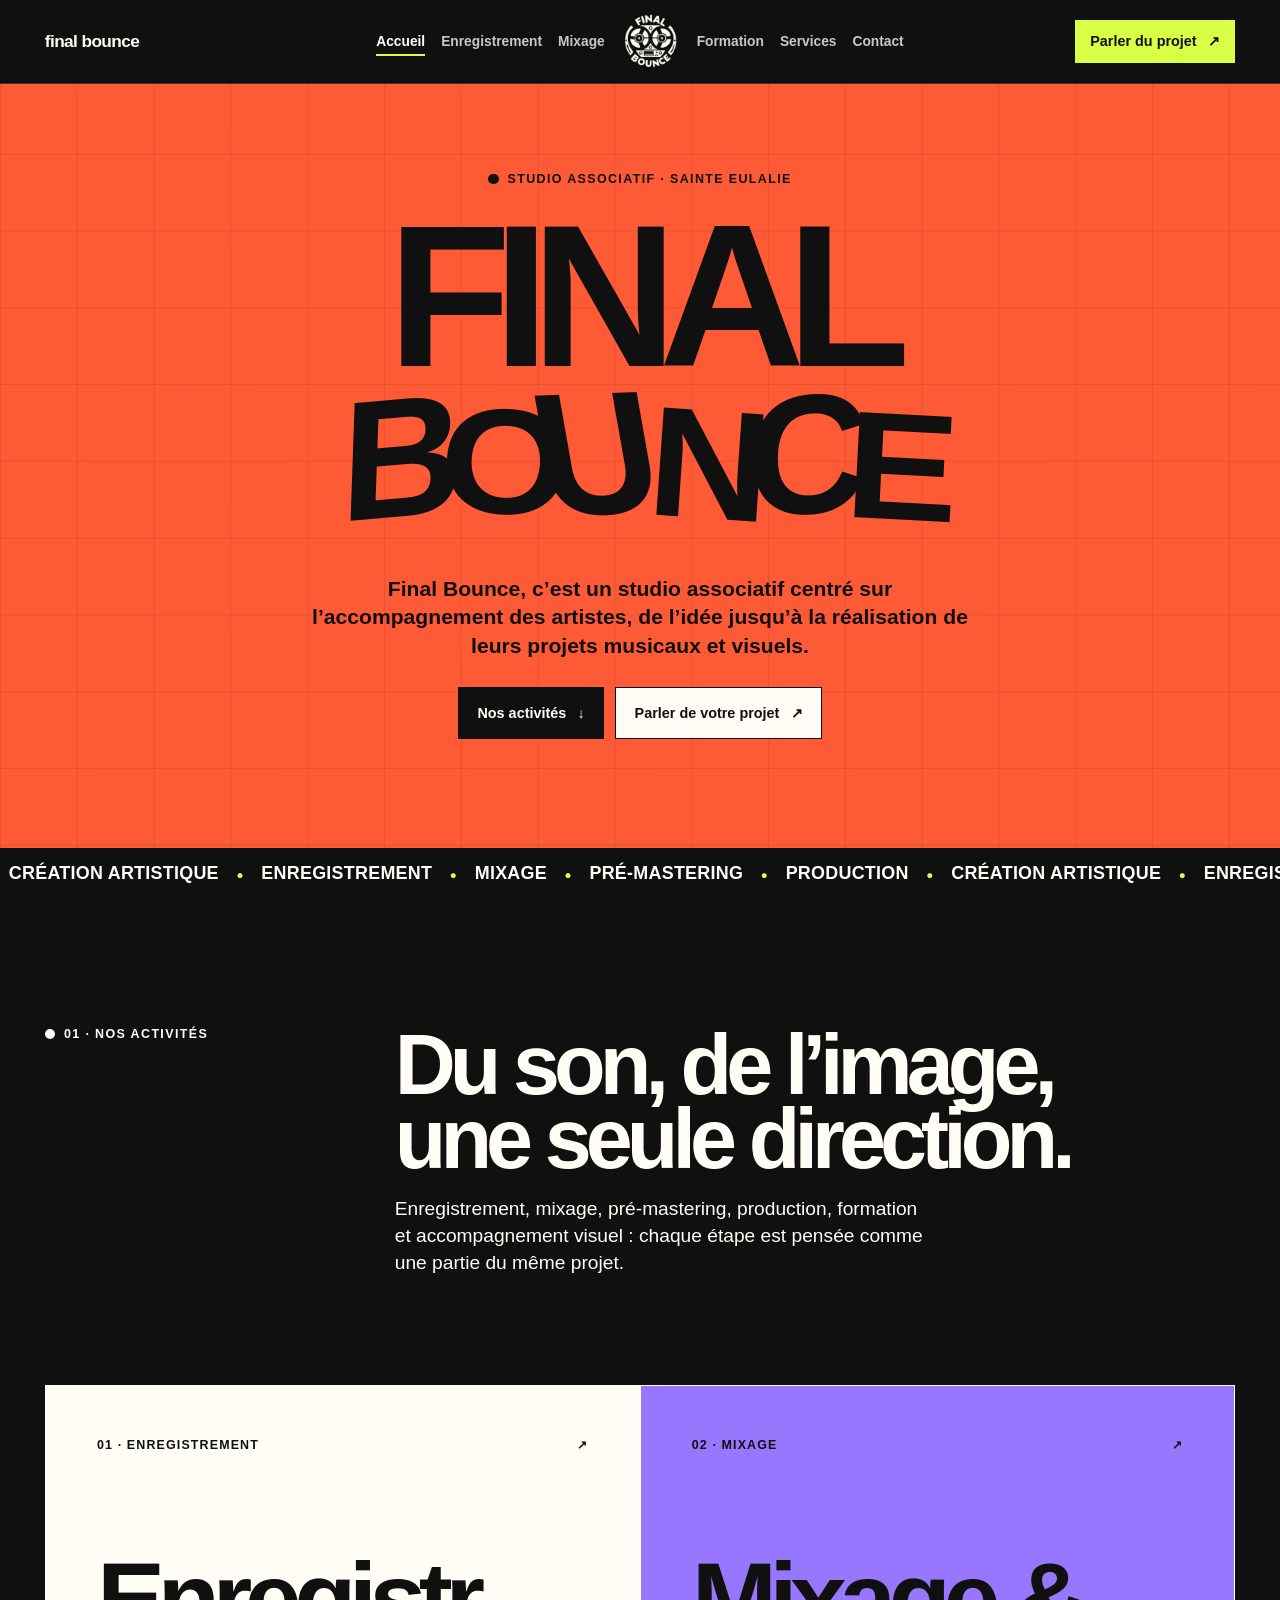
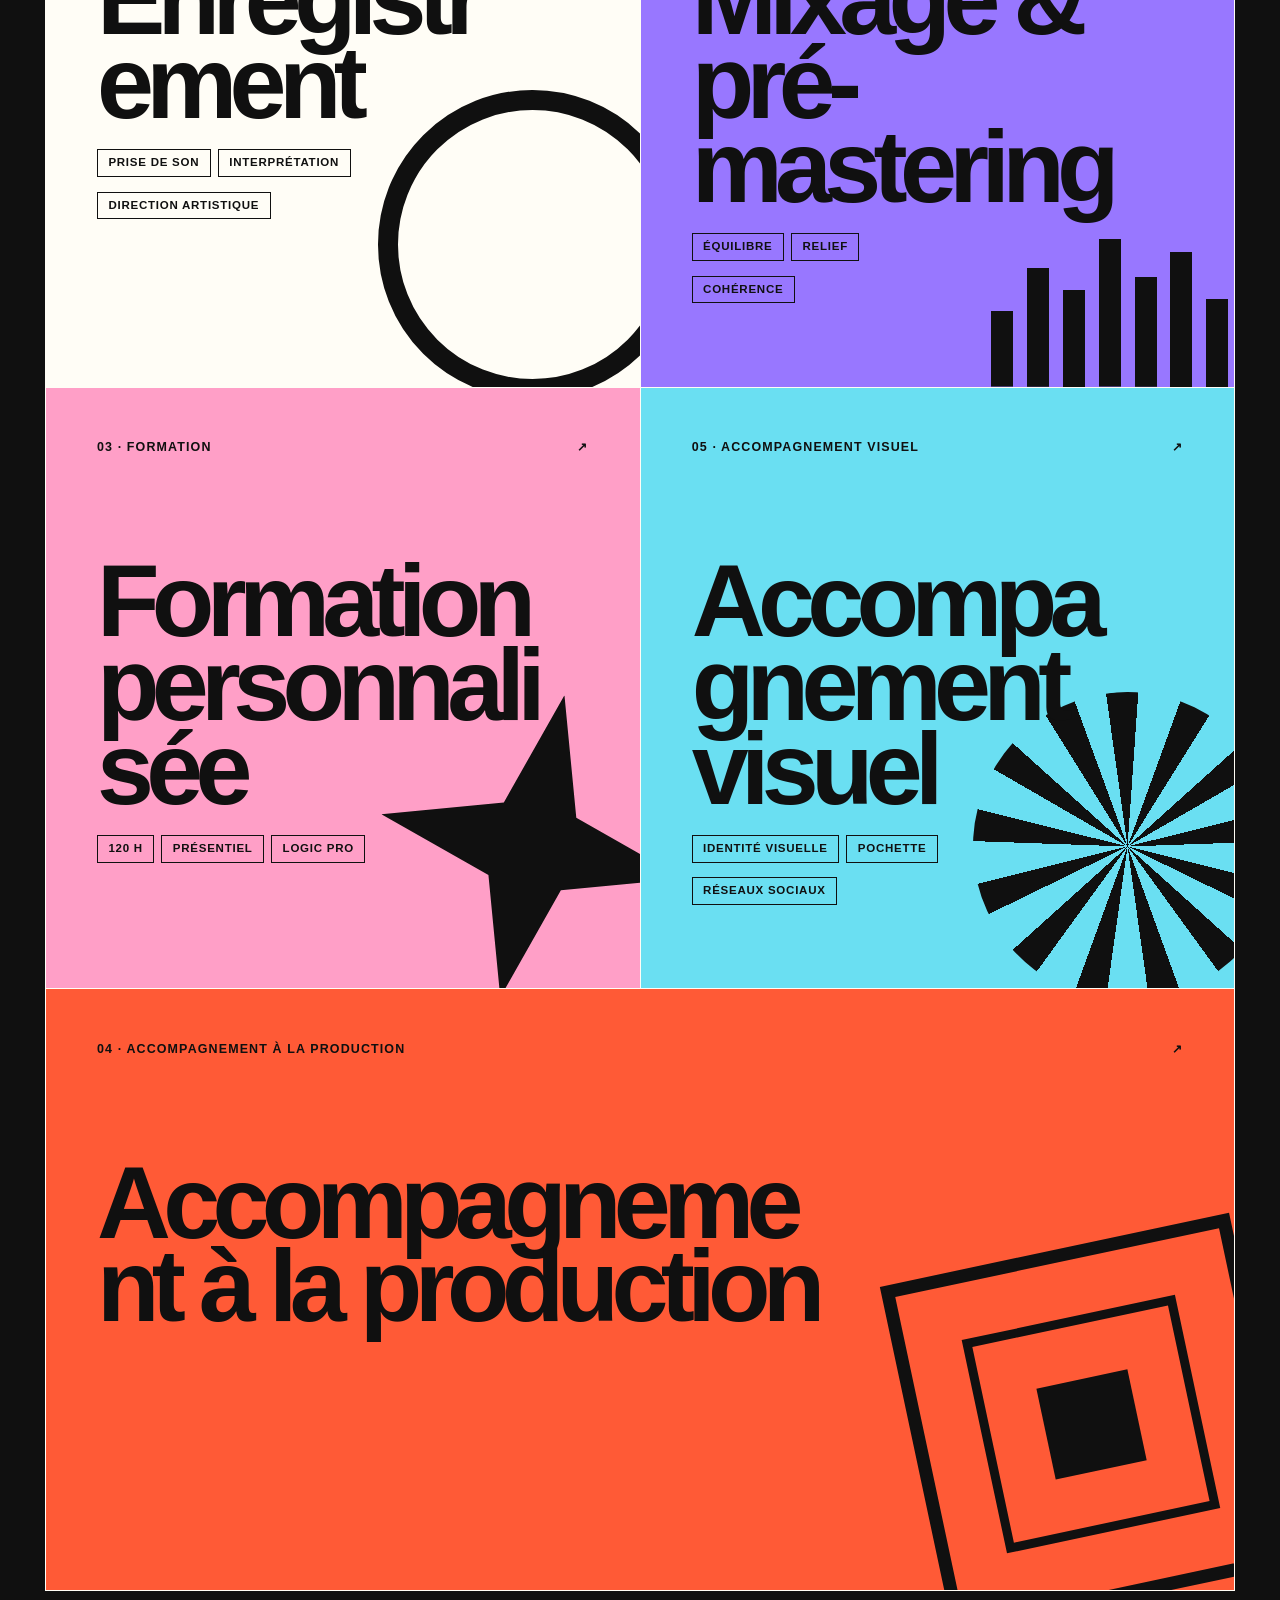
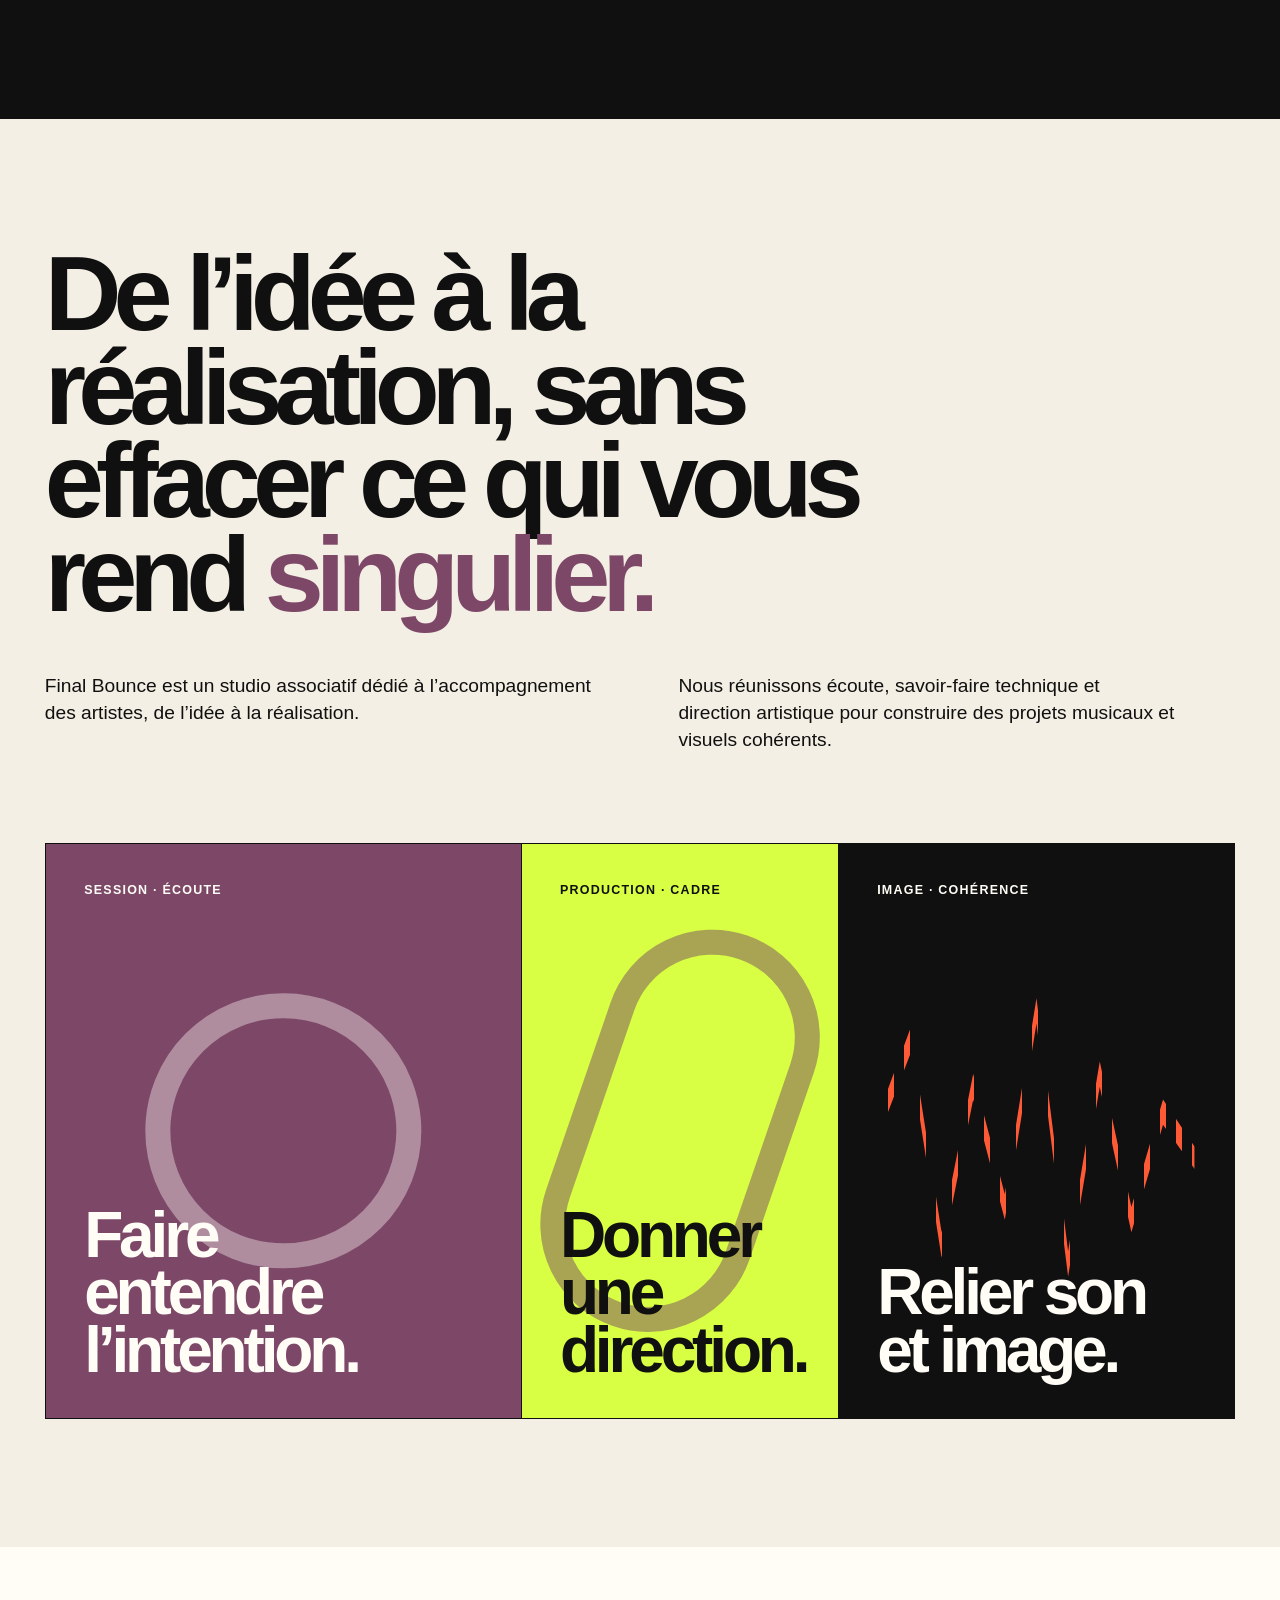
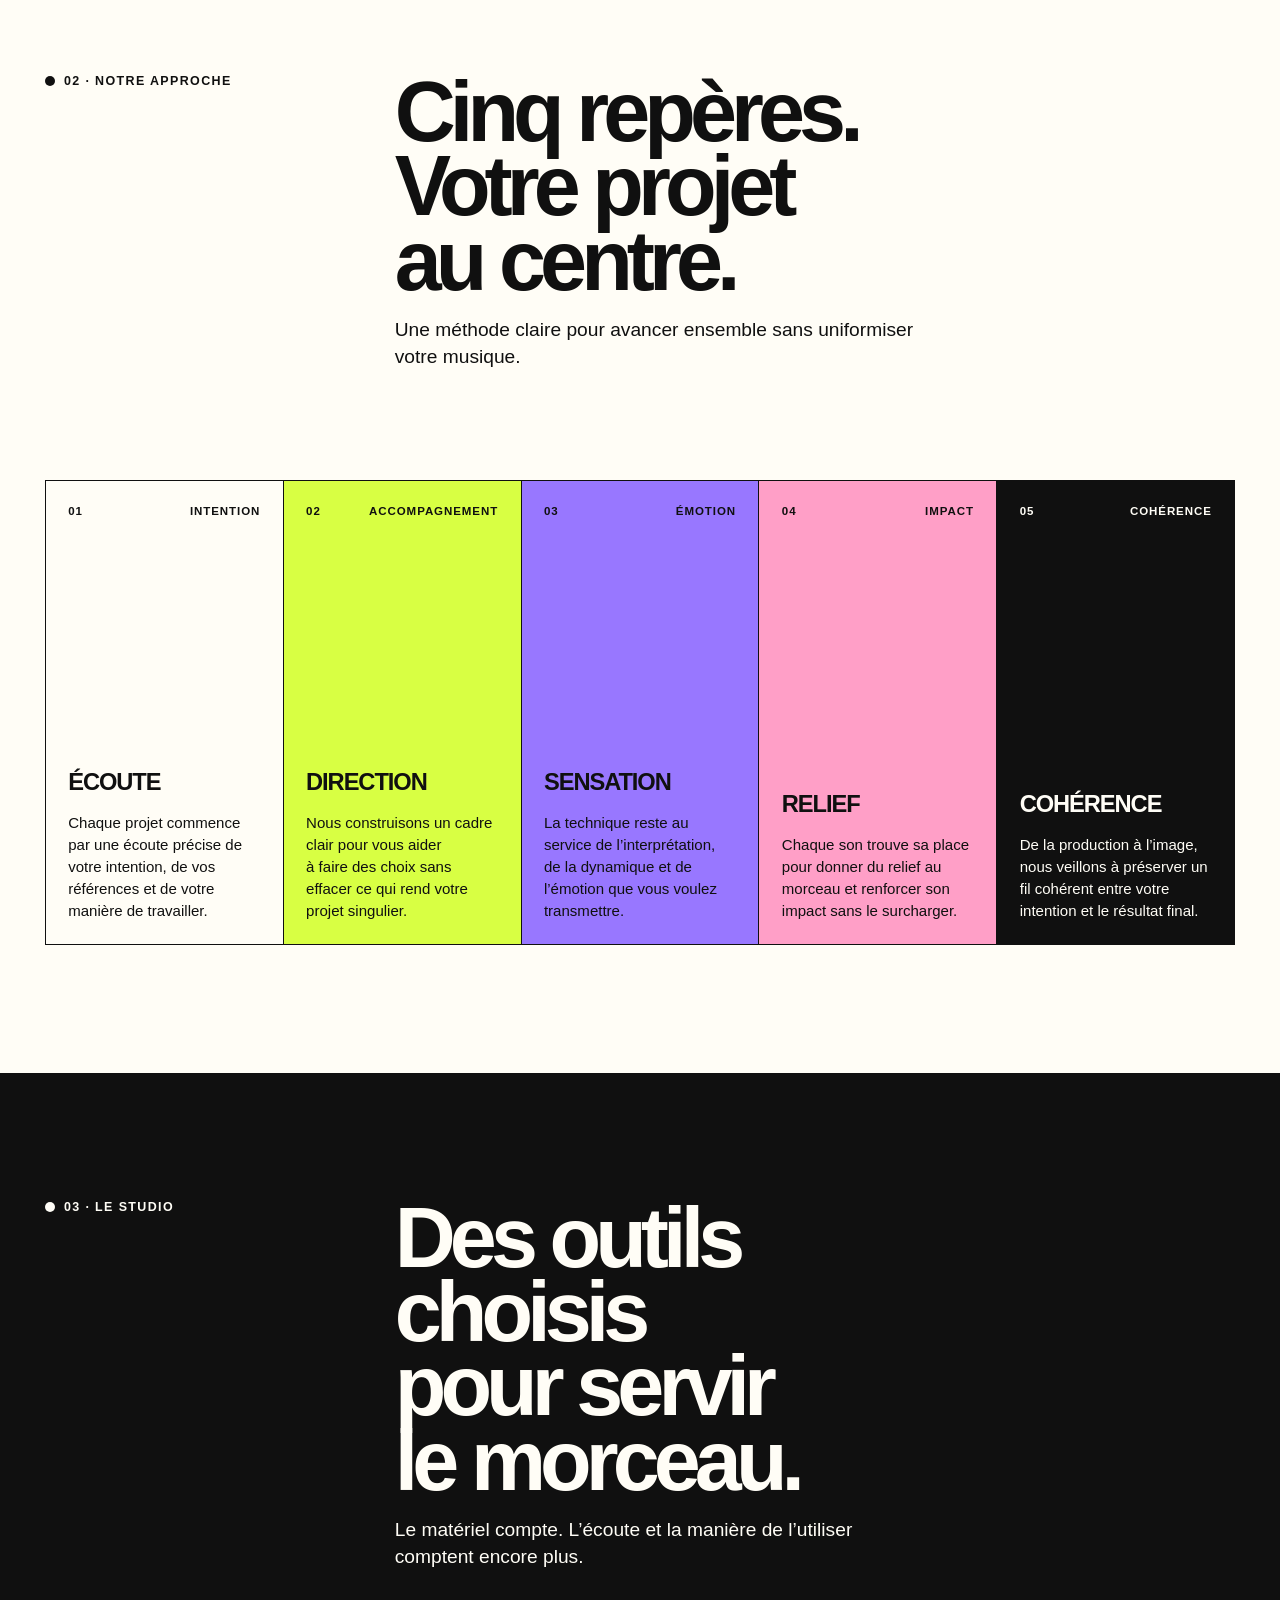
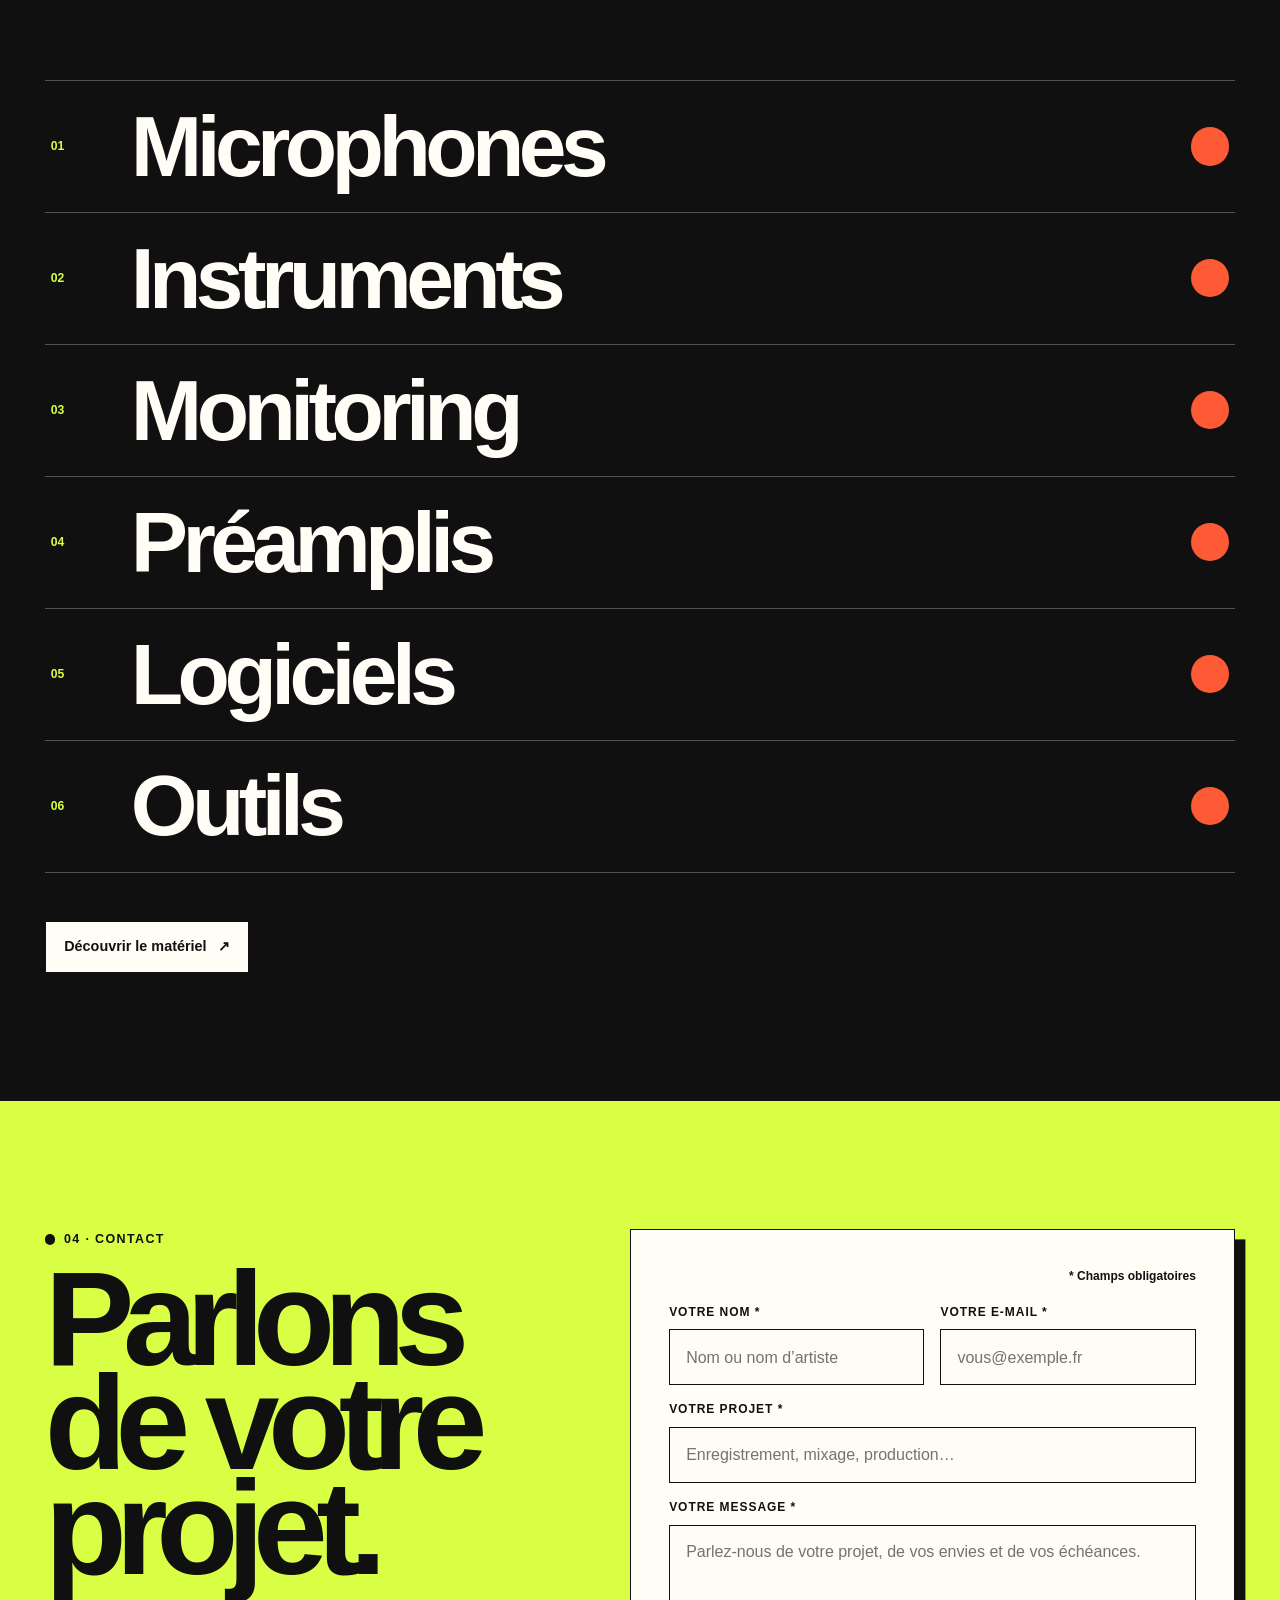
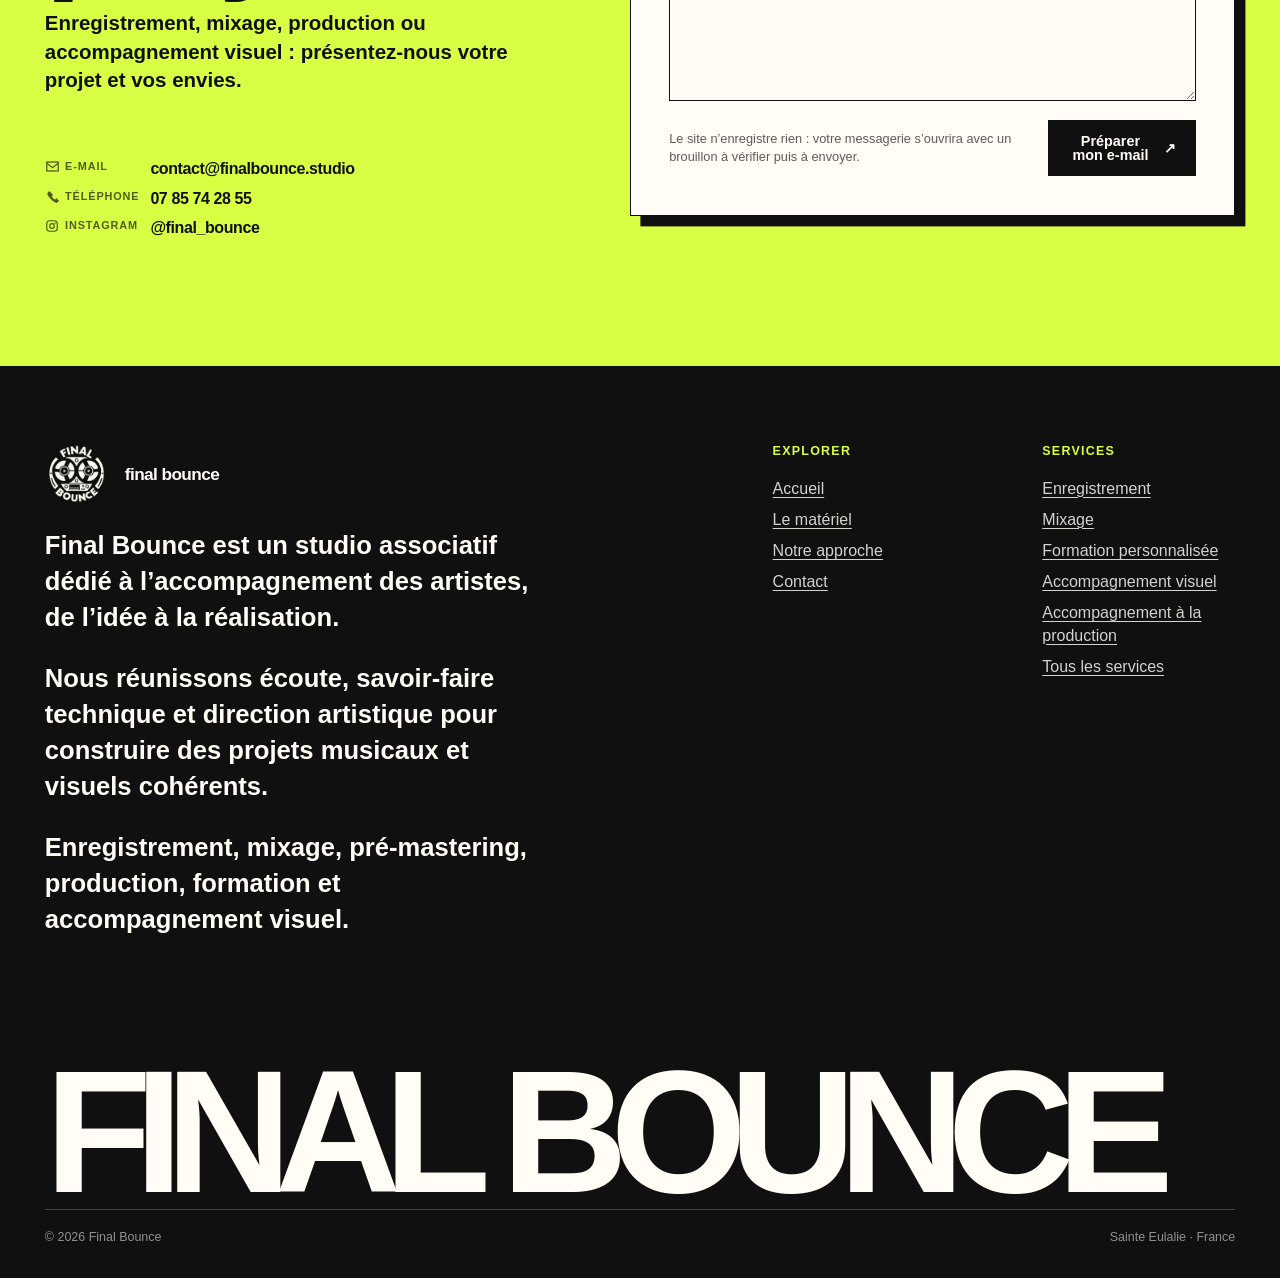
==== commit 8f9c58ce: "ii" ====
--- a/index.html
+++ b/index.html
@@ -21,7 +21,7 @@
 
     <link rel="preload" href="assets/fonts/BricolageGrotesque-Variable.ttf" as="font" type="font/ttf" crossorigin>
     <link rel="preload" href="assets/fonts/Syne-Variable.ttf" as="font" type="font/ttf" crossorigin>
-    <link rel="stylesheet" href="assets/css/final-bounce.css?v=5">
+    <link rel="stylesheet" href="assets/css/final-bounce.css?v=7">
     <script src="assets/js/final-bounce.js?v=2" defer></script>
 
     <script type="application/ld+json">
@@ -54,9 +54,9 @@
           "itemListElement": [
             {"@type": "ListItem", "position": 1, "name": "Enregistrement", "url": "https://finalbounce.studio/enregistrement.html"},
             {"@type": "ListItem", "position": 2, "name": "Mixage et pré-mastering", "url": "https://finalbounce.studio/mixage.html"},
-            {"@type": "ListItem", "position": 3, "name": "Formation First Bounce", "url": "https://finalbounce.studio/formation.html"},
-            {"@type": "ListItem", "position": 4, "name": "Production musicale"},
-            {"@type": "ListItem", "position": 5, "name": "Accompagnement visuel"}
+            {"@type": "ListItem", "position": 3, "name": "Formation personnalisée", "url": "https://finalbounce.studio/formation.html"},
+            {"@type": "ListItem", "position": 4, "name": "Accompagnement à la production", "url": "https://finalbounce.studio/accompagnement-production.html"},
+            {"@type": "ListItem", "position": 5, "name": "Accompagnement visuel", "url": "https://finalbounce.studio/accompagnement-visuel.html"}
           ]
         }
       }
@@ -130,7 +130,7 @@
             <a class="service-feature" href="mixage.html">
               <div class="service-feature__top"><span>02 · Mixage</span><span class="diagonal-arrow" aria-hidden="true">↗</span></div>
               <h3>Mixage &amp;<br>pré-mastering</h3>
-              <div class="service-feature__tags"><span>Équilibre</span><span>Relief</span><span>Cohérence</span></div>
+              <div class="service-feature__tags"><span>Équilibre</span><span>Relief</span><span class="service-feature__tag-break" aria-hidden="true"></span><span>Cohérence</span></div>
             </a>
             <a class="service-feature service-feature--training" href="formation.html">
               <div class="service-feature__top"><span>03 · Formation</span><span class="diagonal-arrow" aria-hidden="true">↗</span></div>
@@ -138,23 +138,18 @@
               <div class="service-feature__tags"><span>120 h</span><span>Présentiel</span><span>Logic Pro</span></div>
               <span class="service-feature__animation" aria-hidden="true"></span>
             </a>
-            <a class="service-feature service-feature--visual" href="#contact" aria-label="Parler d’un projet d’accompagnement visuel">
+            <a class="service-feature service-feature--visual" href="accompagnement-visuel.html" aria-label="Découvrir l’accompagnement visuel">
               <div class="service-feature__top"><span>05 · Accompagnement visuel</span><span class="diagonal-arrow" aria-hidden="true">↗</span></div>
               <h3>Accompagnement visuel</h3>
-              <div class="service-feature__tags"><span>Identité visuelle</span><span>Pochette</span><span>Réseaux sociaux</span></div>
+              <div class="service-feature__tags"><span>Identité visuelle</span><span>Pochette</span><span class="service-feature__tag-break" aria-hidden="true"></span><span>Réseaux sociaux</span></div>
               <span class="service-feature__animation" aria-hidden="true"></span>
             </a>
-          </div>
-
-          <ol class="service-list" start="4" data-reveal>
-            <li class="service-card service-card--production service-card--link">
-              <a class="service-card__link" href="#contact" aria-label="Parler d’un projet de production musicale">
-                <span class="service-card__number">04 · Production musicale</span>
-                <span class="service-card__arrow diagonal-arrow" aria-hidden="true">↗</span>
-                <h3>Production musicale</h3>
-              </a>
-            </li>
-          </ol>
+            <a class="service-feature service-feature--production" href="accompagnement-production.html" aria-label="Découvrir l’accompagnement à la production">
+              <div class="service-feature__top"><span>04 · Accompagnement à la production</span><span class="diagonal-arrow" aria-hidden="true">↗</span></div>
+              <h3>Accompagnement à la production</h3>
+              <span class="service-feature__animation" aria-hidden="true"></span>
+            </a>
+          </div>
         </div>
       </section>
 
@@ -308,12 +303,10 @@
             <p>Enregistrement, mixage, pré-mastering, production, formation et accompagnement visuel.</p>
           </div>
           <div>
-            <h3>Explorer</h3>
-            <ul><li><a href="index.html">Accueil</a></li><li><a href="#studio">Le studio</a></li><li><a href="#approche">Notre approche</a></li><li><a href="materiel.html">Le matériel</a></li></ul>
+            <h3>Explorer</h3><ul><li><a href="index.html" aria-current="page">Accueil</a></li><li><a href="materiel.html">Le matériel</a></li><li><a href="#approche">Notre approche</a></li><li><a href="#contact">Contact</a></li></ul>
           </div>
           <div>
-            <h3>Services</h3>
-            <ul><li><a href="enregistrement.html">Enregistrement</a></li><li><a href="mixage.html">Mixage</a></li><li><a href="formation.html">Formation First Bounce</a></li><li><a href="#services">Tous les services</a></li><li><a href="#contact">Contact</a></li></ul>
+            <h3>Services</h3><ul><li><a href="enregistrement.html">Enregistrement</a></li><li><a href="mixage.html">Mixage</a></li><li><a href="formation.html">Formation personnalisée</a></li><li><a href="accompagnement-visuel.html">Accompagnement visuel</a></li><li><a href="accompagnement-production.html">Accompagnement à la production</a></li><li><a href="#services">Tous les services</a></li></ul>
           </div>
         </div>
         <div class="site-footer__brand" aria-hidden="true">Final Bounce</div>
--- a/assets/css/final-bounce.css
+++ b/assets/css/final-bounce.css
@@ -616,20 +616,17 @@
   background: var(--paper-bright);
 }
 
-.service-feature.service-feature:first-child::before {
-  right: -5%;
-  bottom: -10%;
-  width: 53%;
-  background: transparent;
-  transition: transform 0.55s var(--ease), background-color 0.35s var(--ease);
-}
-
 .service-feature--training {
   background: var(--pink);
 }
 
 .service-feature--visual {
   background: var(--sky);
+}
+
+.service-feature--production {
+  grid-column: 1 / -1;
+  background: var(--signal);
 }
 
 .service-feature.service-feature:nth-child(2)::before {
@@ -659,24 +656,22 @@
   animation-play-state: paused;
 }
 
-.service-feature:not(.service-feature--training):not(.service-feature--visual):not(:nth-child(2))::before {
+.service-feature.service-feature:first-child::before {
   position: absolute;
   z-index: 0;
-  right: -11%;
-  bottom: -21%;
-  width: 65%;
+  right: -8%;
+  bottom: -2%;
+  width: clamp(13rem, 52%, 22rem);
   aspect-ratio: 1;
   content: "";
-  border: clamp(1rem, 2.5vw, 2.5rem) solid var(--ink);
+  background: transparent;
+  border: 1.25rem solid var(--ink);
   border-radius: 50%;
-  transition: transform 0.55s var(--ease);
-}
-
-.service-feature:not(.service-feature--training):not(.service-feature--visual):not(:nth-child(2)):hover::before {
+  transition: transform 0.55s var(--ease), background-color 0.35s var(--ease);
+}
+
+.service-feature.service-feature:first-child:is(:hover, :focus-visible, :active)::before {
   transform: rotate(28deg) scale(1.08);
-}
-
-.service-feature.service-feature:first-child:is(:hover, :focus-visible, :active)::before {
   background: var(--ink);
 }
 
@@ -701,37 +696,6 @@
 
   66% {
     background-size: 8% 47%, 8% 78%, 8% 41%, 8% 73%, 8% 55%, 8% 84%, 8% 46%;
-  }
-}
-
-@media (min-width: 1101px) and (max-width: 1200px) {
-  .service-feature.service-feature:first-child::before {
-    border-width: 1.35rem;
-  }
-}
-
-@media (min-width: 801px) {
-  .service-feature.service-feature:first-child::before {
-    right: clamp(-4.6rem, calc(-15% - 2.45rem + 4.58vw), -3.8rem);
-    bottom: -10%;
-  }
-}
-
-@media (min-width: 801px) and (max-width: 1100px) {
-  .service-feature.service-feature:first-child::before {
-    border-width: 1rem;
-  }
-}
-
-@media (min-width: 1201px) and (max-width: 1400px) {
-  .service-feature.service-feature:first-child::before {
-    border-width: 1.25rem;
-  }
-}
-
-@media (min-width: 1401px) {
-  .service-feature.service-feature:first-child::before {
-    border-width: 1.55rem;
   }
 }
 
@@ -760,6 +724,55 @@
 
 .service-feature--visual:hover .service-feature__animation {
   transform: rotate(12deg) scale(1.08);
+}
+
+.service-feature--production .service-feature__animation {
+  background: transparent;
+  border: 0.85rem solid var(--ink);
+  border-radius: 0;
+  clip-path: none;
+  transform: rotate(-12deg);
+  pointer-events: none;
+  transition: transform 0.8s var(--ease);
+}
+
+.service-feature--production .service-feature__animation::before,
+.service-feature--production .service-feature__animation::after {
+  position: absolute;
+  content: "";
+  inset: 17%;
+  border: 0.6rem solid var(--ink);
+  transition: transform 0.8s var(--ease), background-color 0.5s var(--ease);
+}
+
+.service-feature--production .service-feature__animation::after {
+  inset: 36%;
+  border: 0;
+  background: var(--ink);
+  transition-delay: 0.08s;
+}
+
+.service-feature--production:is(:hover, :focus-visible, :active) .service-feature__animation {
+  transform: rotate(8deg) scale(1.06);
+}
+
+.service-feature--production:is(:hover, :focus-visible, :active) .service-feature__animation::before {
+  transform: rotate(45deg) scale(1.05);
+}
+
+.service-feature--production:is(:hover, :focus-visible, :active) .service-feature__animation::after {
+  transform: rotate(90deg) scale(1.2);
+}
+
+@media (min-width: 801px) {
+  .service-feature.service-feature--production h3 {
+    max-width: 68%;
+  }
+
+  .service-feature--production .service-feature__animation {
+    right: -3%;
+    width: clamp(16rem, 30%, 26rem);
+  }
 }
 
 .service-feature__top {
@@ -1623,6 +1636,15 @@
 
 .page-recording .service-hero h1 .wild {
   font-size: 0.53em;
+}
+
+.page-training .service-hero h1 {
+  max-width: none;
+}
+
+.page-training .service-hero h1 .wild {
+  font-size: 0.6em;
+  white-space: nowrap;
 }
 
 .service-hero__copy {
@@ -2171,11 +2193,6 @@
     height: 50%;
   }
 
-  .service-feature.service-feature:first-child::before {
-    right: -10%;
-    bottom: -16%;
-  }
-
   .service-feature__animation {
     right: -2%;
   }
@@ -2303,12 +2320,6 @@
     min-height: 20rem;
   }
 
-  .service-feature.service-feature:first-child::before {
-    right: -6%;
-    bottom: -8%;
-    width: 60%;
-  }
-
   .service-feature.service-feature:nth-child(2)::before {
     width: 56%;
     height: 42%;
@@ -2405,11 +2416,163 @@
   }
 }
 
-@media (max-width: 360px) {
-  .service-feature.service-feature:first-child::before {
-    bottom: -10%;
-    width: 70%;
-    border-width: 0.75rem;
+/* Activity accents stay local; every contact section keeps the shared green. */
+.page-visual {
+  --page-accent: var(--sky);
+  --page-accent-2: var(--paper);
+}
+
+.page-production {
+  --page-accent: var(--signal);
+  --page-accent-2: var(--paper);
+}
+
+.page-service-detail:not(.page-training) .service-hero h1 {
+  max-width: 13ch;
+  font-size: clamp(3.1rem, 7.3vw, 7.5rem);
+  letter-spacing: -0.065em;
+  line-height: 0.9;
+  text-transform: none;
+}
+
+.page-service-detail .site-header__cta {
+  background: var(--page-accent);
+}
+
+.page-service-detail .site-header__cta {
+  border-color: var(--page-accent);
+}
+
+.page-service-detail .site-nav a::after {
+  background: var(--page-accent);
+}
+
+.page-service-detail .service-hero__copy .button,
+.service-prepare .button {
+  background: var(--ink);
+  color: var(--paper-bright);
+  border-color: var(--ink);
+}
+
+.page-service-detail .service-hero__copy .button:hover,
+.service-prepare .button:hover {
+  background: var(--paper-bright);
+  color: var(--ink);
+}
+
+.page-training.page-service-detail .service-hero::after {
+  background: var(--ink);
+  border-radius: 0;
+  clip-path: polygon(50% 0, 62% 38%, 100% 50%, 62% 62%, 50% 100%, 38% 62%, 0 50%, 38% 38%);
+}
+
+.page-production .service-hero::after {
+  background: transparent;
+  border: 2rem solid var(--ink);
+  border-radius: 0;
+  box-shadow: inset 0 0 0 2rem var(--signal), inset 0 0 0 3rem var(--ink);
+}
+
+.service-next--visual {
+  background: var(--sky);
+}
+
+.service-next--production {
+  background: var(--signal);
+}
+
+.process .service-detail-axes {
+  grid-template-columns: repeat(3, minmax(0, 1fr));
+}
+
+.service-workflow {
+  color: var(--paper-bright);
+  background: var(--ink);
+}
+
+.service-workflow__steps {
+  margin: 0;
+  padding: 0;
+  list-style: none;
+}
+
+.service-workflow__steps li {
+  display: grid;
+  grid-template-columns: minmax(3rem, 0.3fr) minmax(0, 1fr);
+  gap: clamp(1rem, 4vw, 4rem);
+  padding-block: 2rem;
+  border-top: 1px solid rgb(255 253 246 / 30%);
+}
+
+.service-workflow__number {
+  color: var(--page-accent);
+  font-family: var(--font-wild);
+  font-size: clamp(2rem, 5vw, 4rem);
+  font-weight: 700;
+}
+
+.service-workflow__steps h3 {
+  margin-bottom: 1rem;
+  font-size: clamp(2rem, 4vw, 3.5rem);
+  line-height: 1;
+  letter-spacing: -0.05em;
+}
+
+.service-workflow__steps p {
+  max-width: 42rem;
+  margin-bottom: 0;
+  font-size: 1.15rem;
+}
+
+.service-prepare {
+  margin-top: 3rem;
+  padding: clamp(1.5rem, 4vw, 4rem);
+  color: var(--ink);
+  background: var(--page-accent);
+}
+
+.service-prepare h3 {
+  font-size: clamp(2rem, 4vw, 3.5rem);
+  line-height: 1;
+  letter-spacing: -0.05em;
+}
+
+.service-prepare p {
+  max-width: 48rem;
+  font-size: 1.15rem;
+}
+
+.page-service-detail .contact h2 {
+  font-size: clamp(3rem, 6.5vw, 6.5rem);
+}
+
+.page-service-detail .service-next strong {
+  font-size: clamp(2.6rem, 6.5vw, 6.5rem);
+  letter-spacing: -0.06em;
+  line-height: 0.9;
+  overflow-wrap: anywhere;
+}
+
+@media (max-width: 800px) {
+  .page-service-detail .service-hero__inner {
+    grid-template-columns: 1fr;
+  }
+
+  .page-service-detail:not(.page-training) .service-hero h1 {
+    font-size: clamp(3.1rem, 10vw, 5.5rem);
+  }
+
+  .page-service-detail .service-hero__copy {
+    max-width: 38rem;
+  }
+
+  .process .service-detail-axes {
+    display: grid;
+    grid-template-columns: 1fr;
+  }
+
+  .process .service-detail-axes .approach-card {
+    min-height: auto;
   }
 }
 
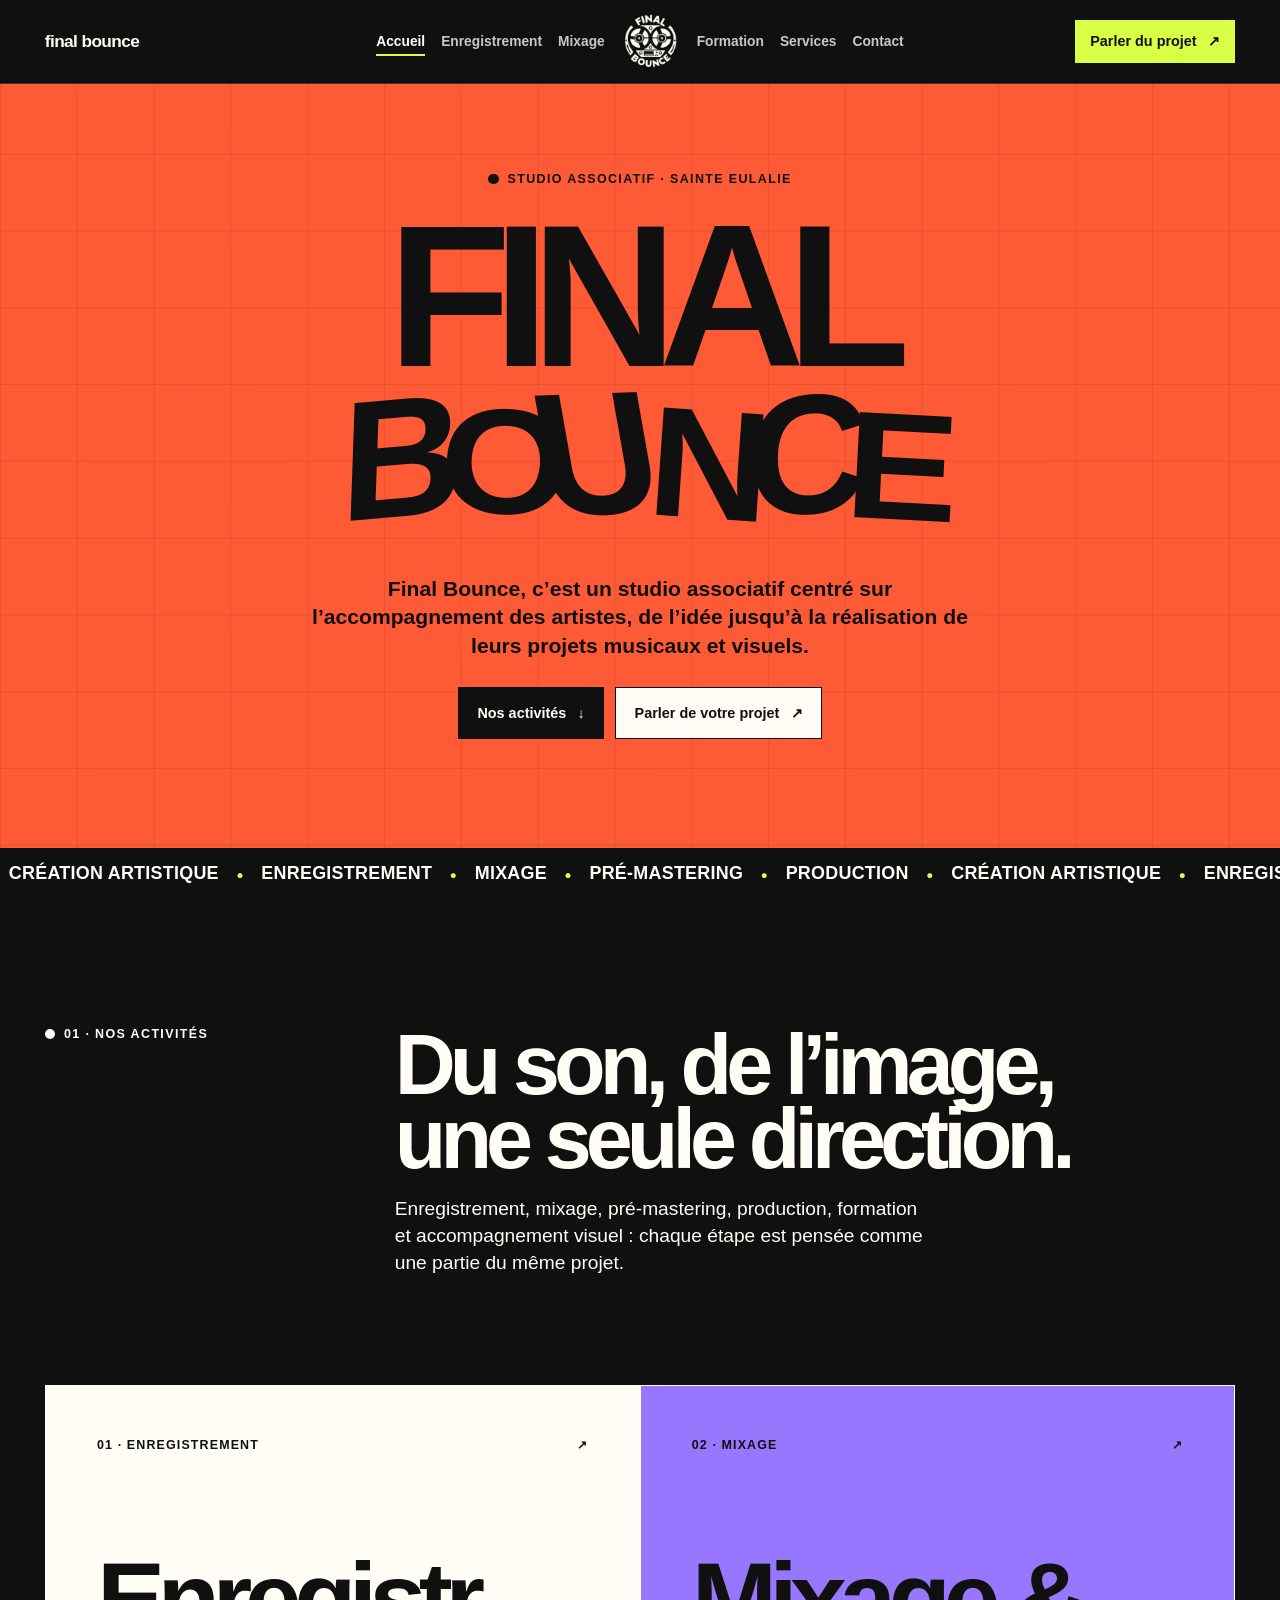
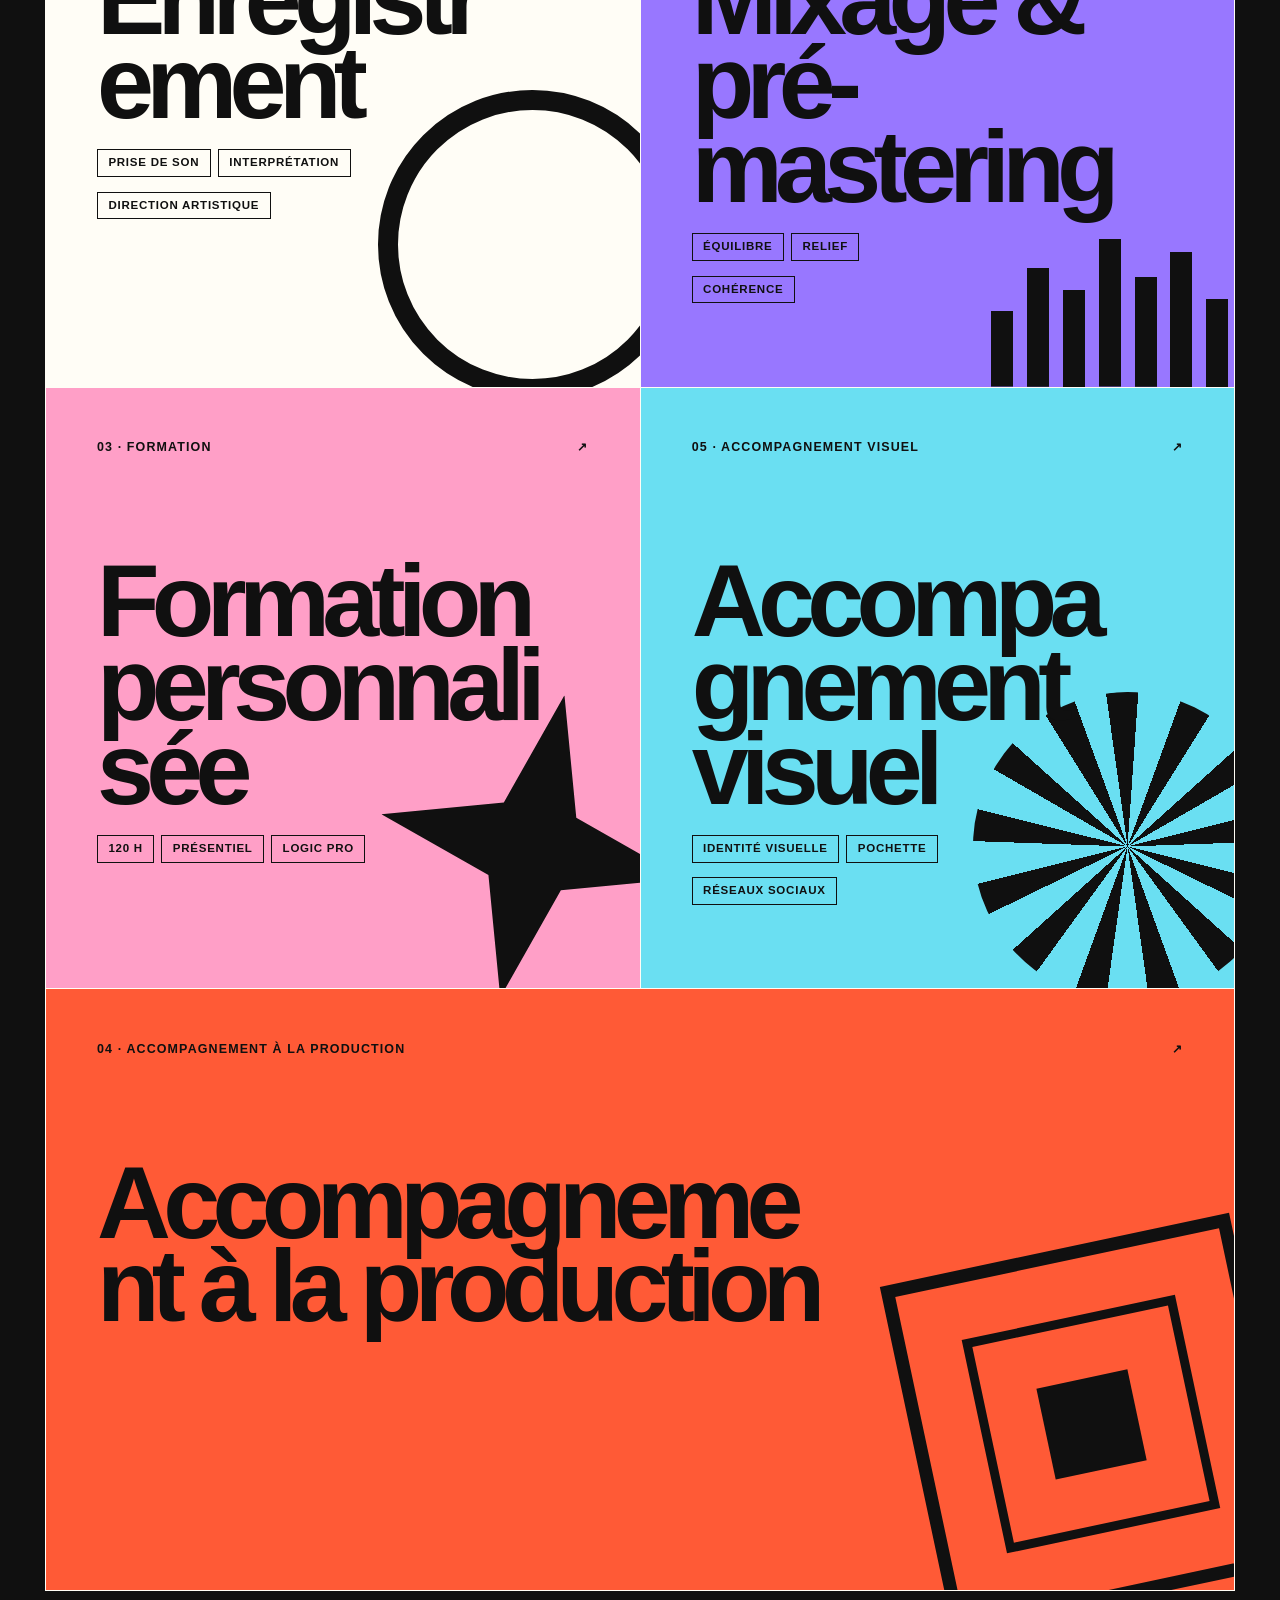
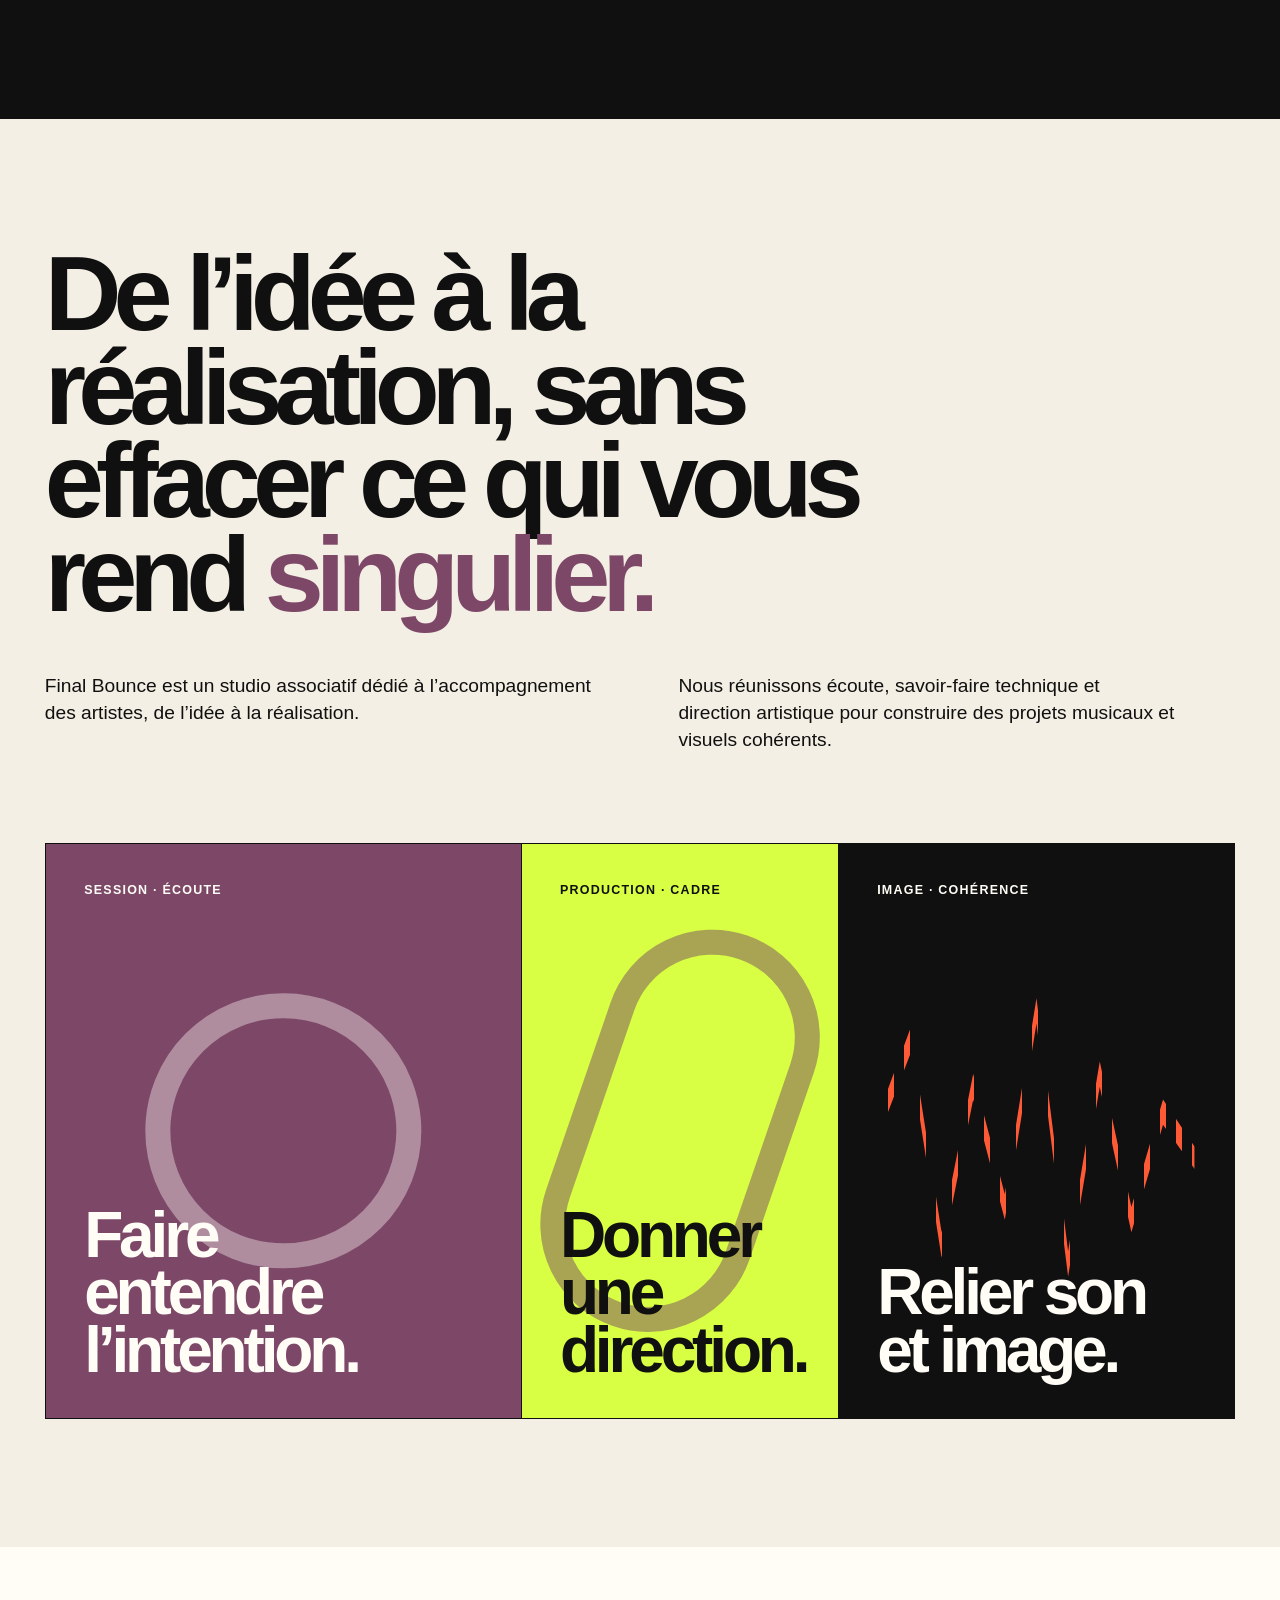
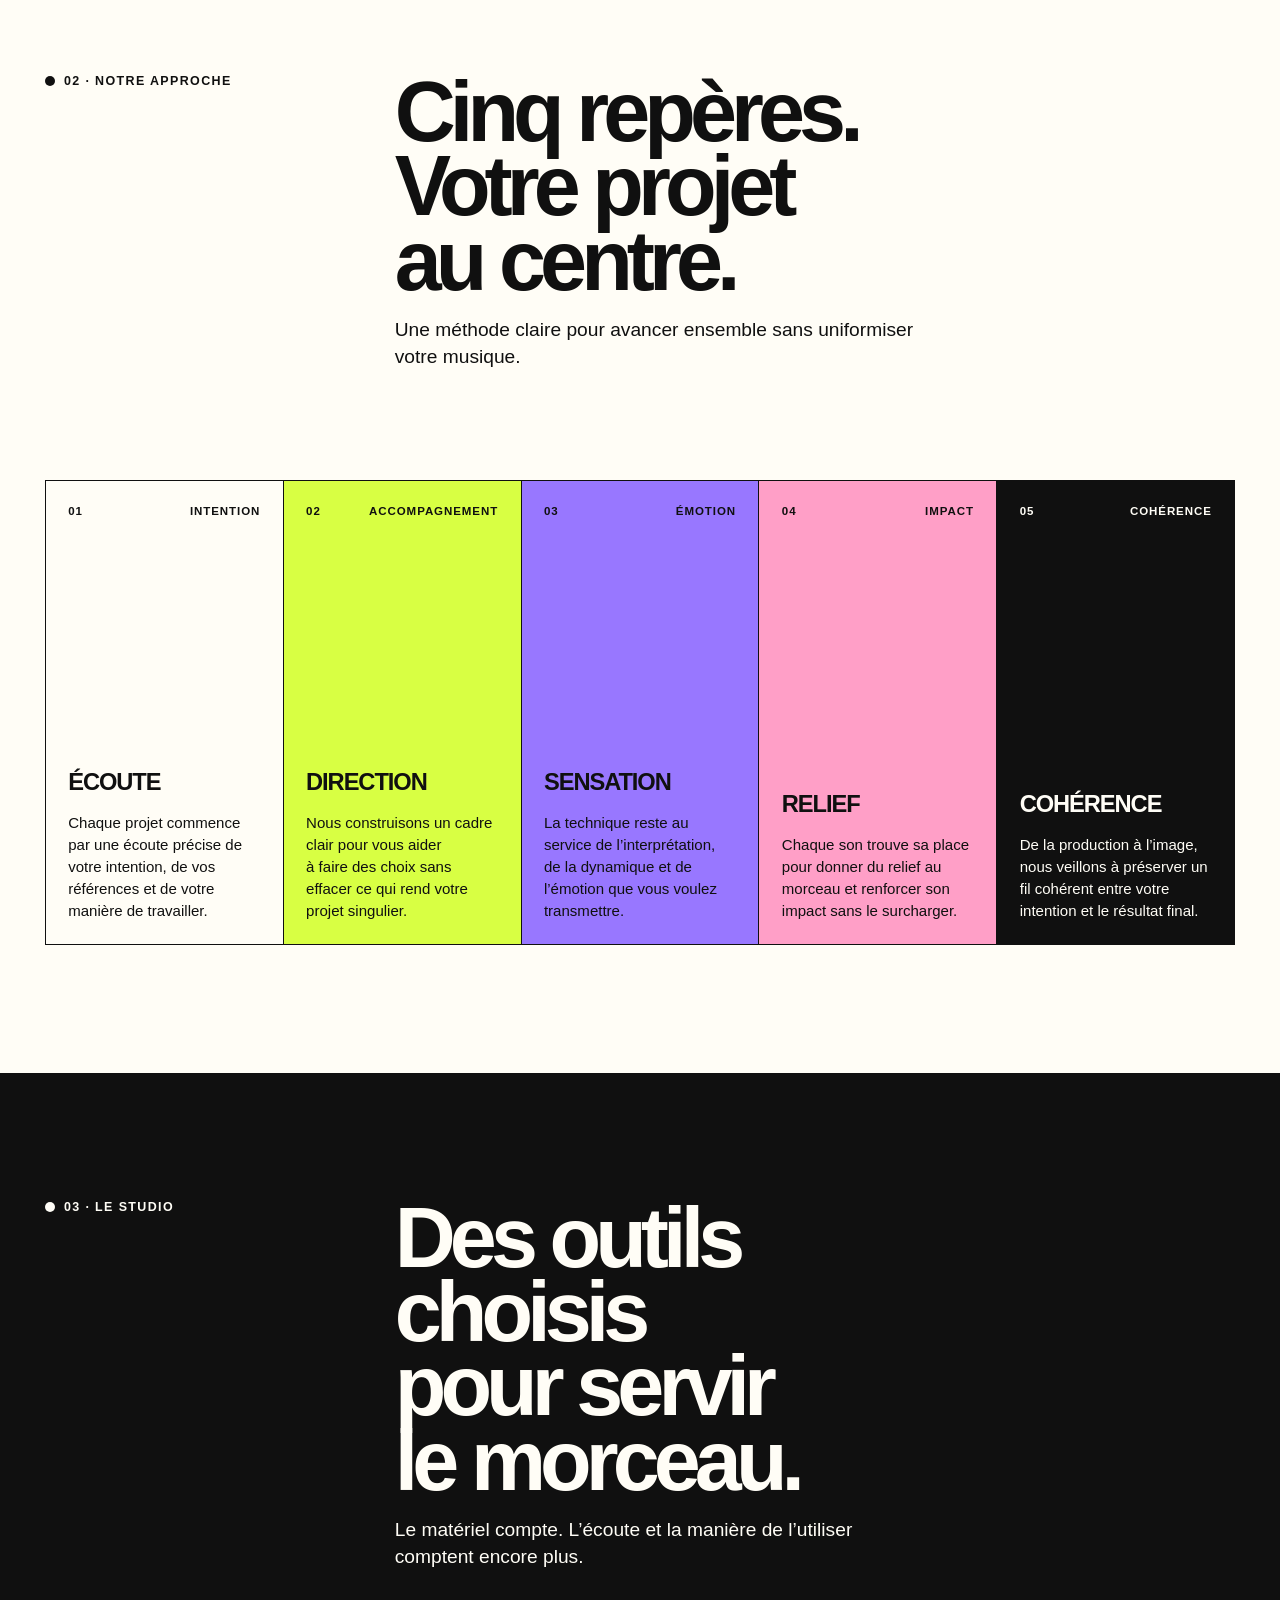
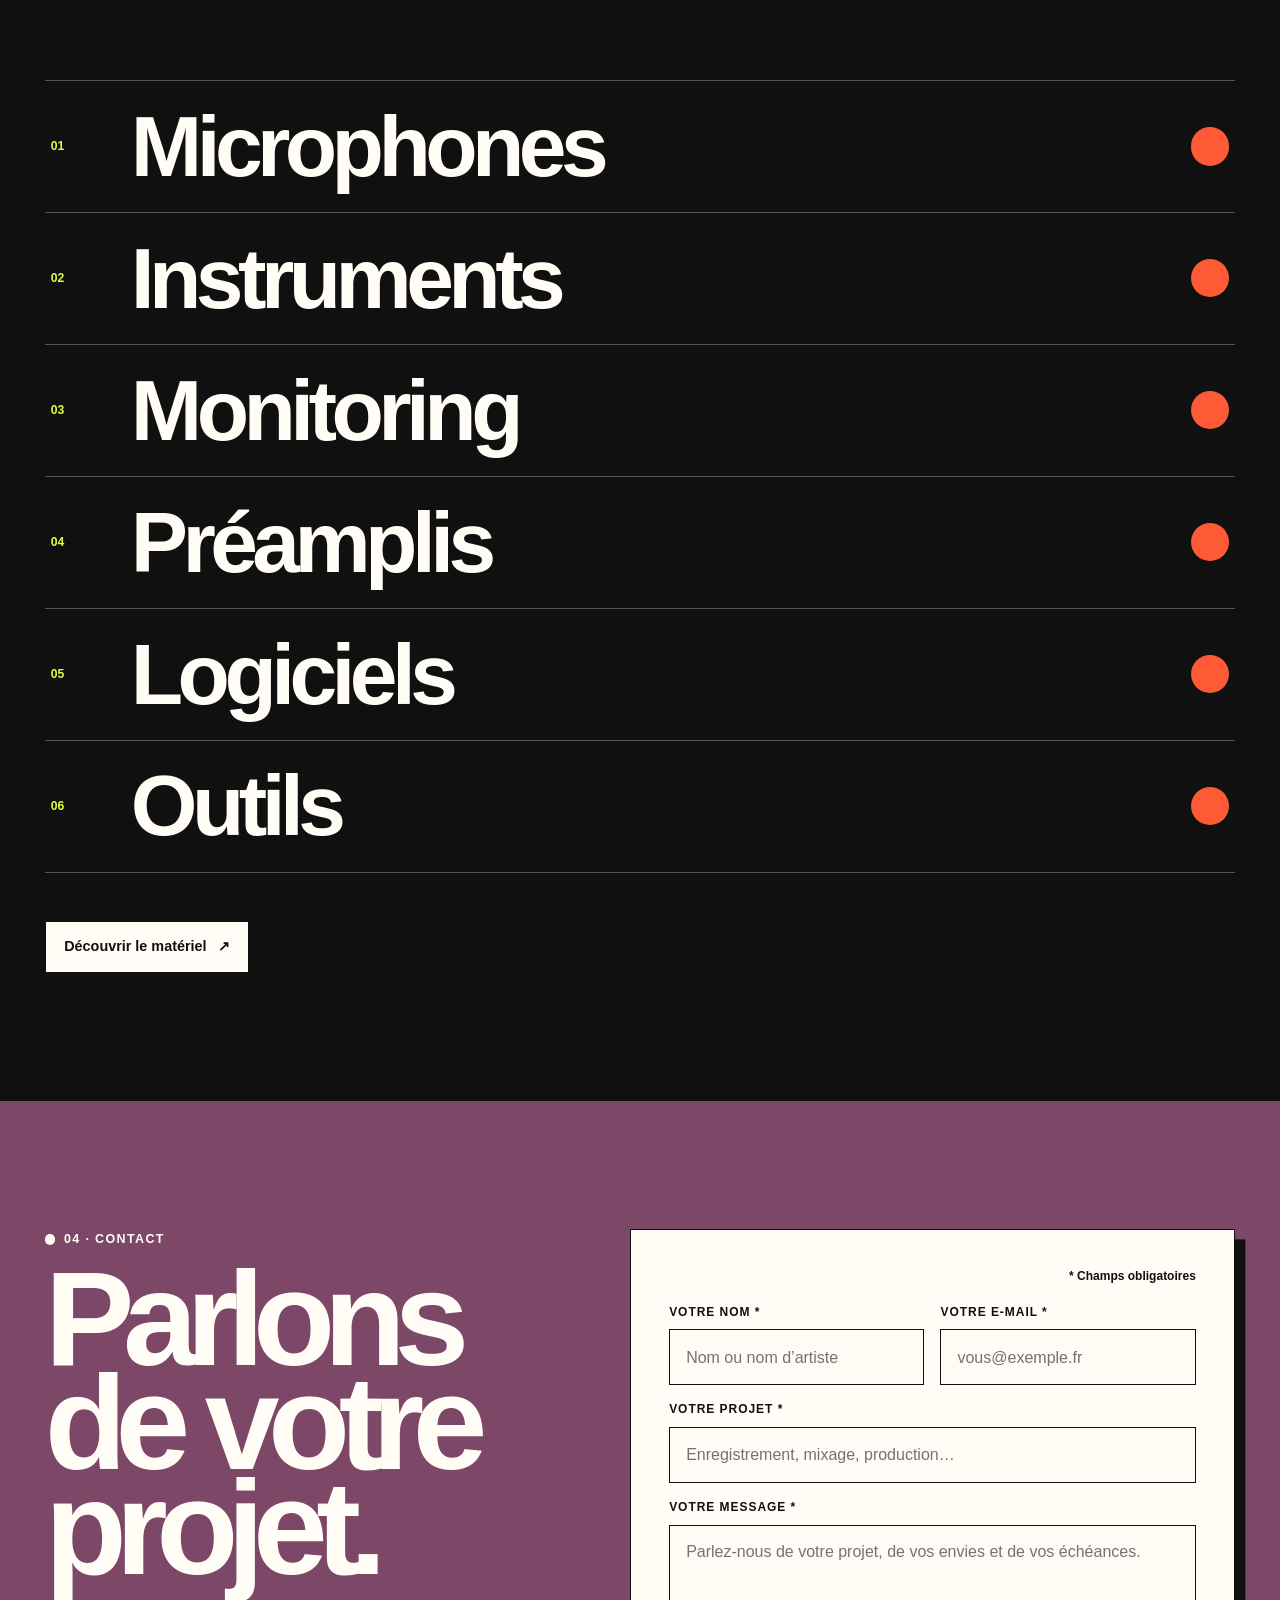
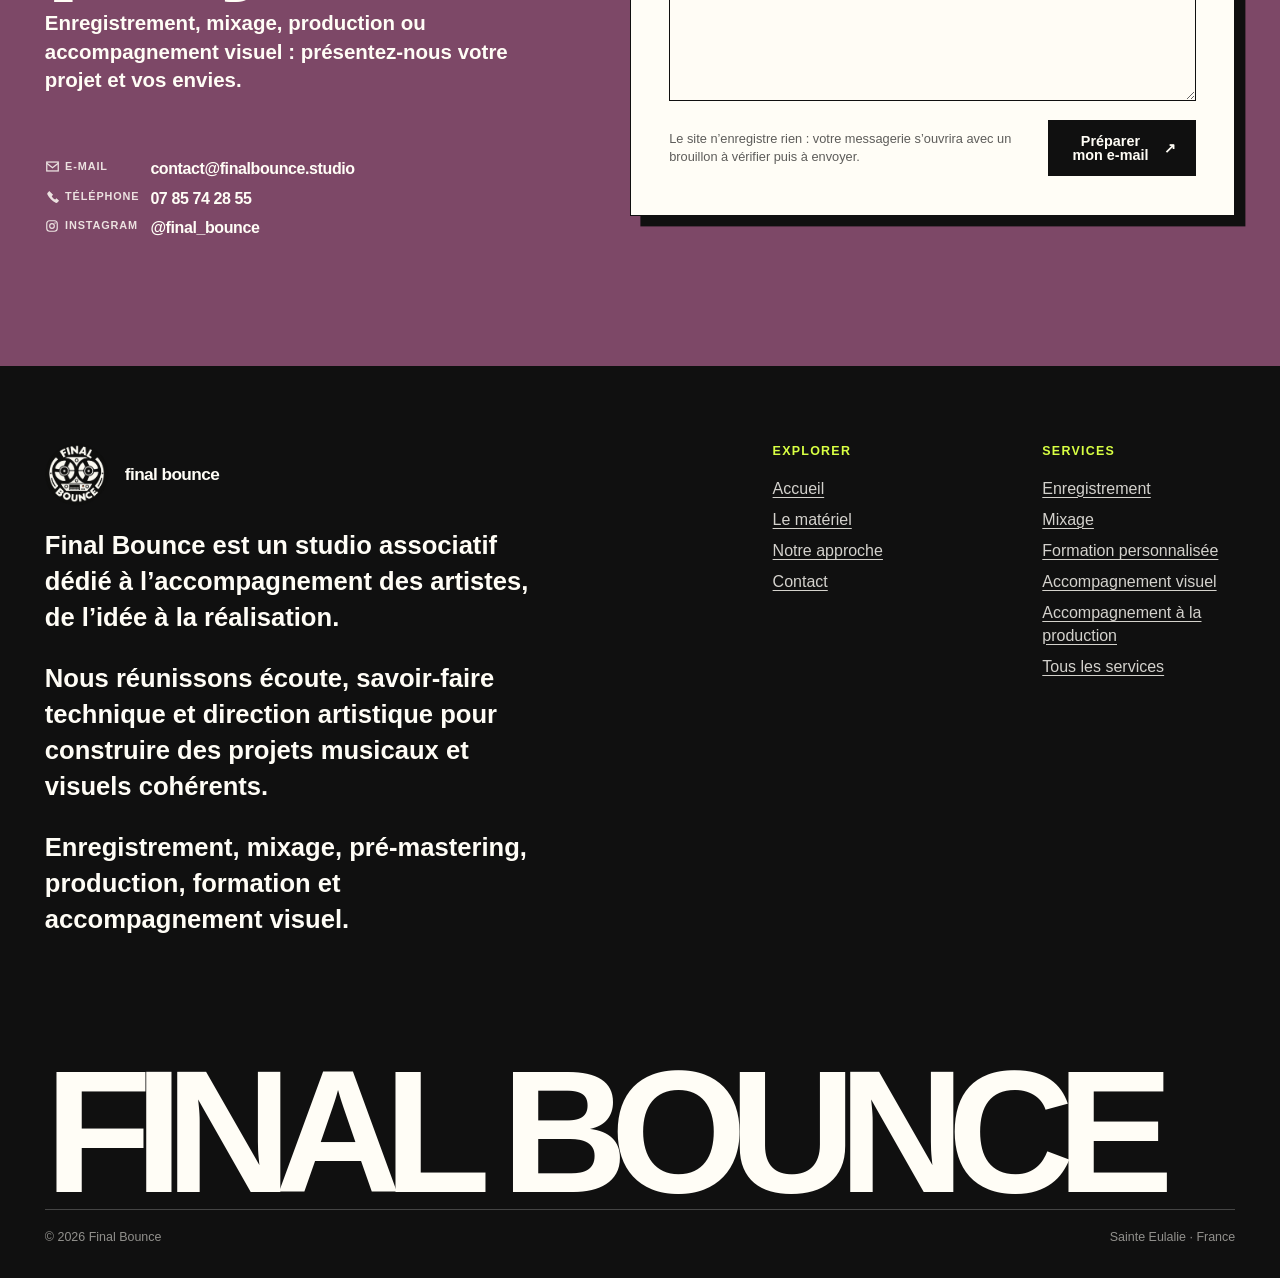
==== commit 231895f0: "Harmonise les pages services et les blocs de contact" ====
--- a/index.html
+++ b/index.html
@@ -21,7 +21,7 @@
 
     <link rel="preload" href="assets/fonts/BricolageGrotesque-Variable.ttf" as="font" type="font/ttf" crossorigin>
     <link rel="preload" href="assets/fonts/Syne-Variable.ttf" as="font" type="font/ttf" crossorigin>
-    <link rel="stylesheet" href="assets/css/final-bounce.css?v=7">
+    <link rel="stylesheet" href="assets/css/final-bounce.css?v=12">
     <script src="assets/js/final-bounce.js?v=2" defer></script>
 
     <script type="application/ld+json">
--- a/assets/css/final-bounce.css
+++ b/assets/css/final-bounce.css
@@ -21,6 +21,7 @@
   --paper-bright: #fffdf6;
   --signal: #ff5a36;
   --acid: #d8ff43;
+  --page-accent: var(--acid);
   --violet: #9877ff;
   --plum: #7d4867;
   --pink: #ff9fc7;
@@ -66,7 +67,7 @@
 
 ::selection {
   color: var(--ink);
-  background: var(--acid);
+  background: var(--page-accent);
 }
 
 a {
@@ -114,7 +115,7 @@
 }
 
 :where(a, button, input, textarea, select):focus-visible {
-  outline: 0.2rem solid var(--acid);
+  outline: 0.2rem solid var(--page-accent);
   outline-offset: 0.2rem;
   box-shadow: 0 0 0 0.28rem var(--ink);
 }
@@ -131,7 +132,7 @@
   left: 0.5rem;
   padding: 0.75rem 1rem;
   color: var(--ink);
-  background: var(--acid);
+  background: var(--page-accent);
   border: 0.12rem solid var(--ink);
   transform: translateY(-160%);
   transition: transform 0.2s ease;
@@ -199,7 +200,7 @@
 
 .button:hover {
   color: var(--ink);
-  background: var(--acid);
+  background: var(--page-accent);
   transform: translateY(-0.18rem);
 }
 
@@ -215,7 +216,7 @@
 
 .button--acid {
   color: var(--ink);
-  background: var(--acid);
+  background: var(--page-accent);
 }
 
 .button--acid:hover {
@@ -310,7 +311,7 @@
   left: 0;
   height: 0.12rem;
   content: "";
-  background: var(--acid);
+  background: var(--page-accent);
   transform: scaleX(0);
   transform-origin: right;
   transition: transform 0.24s var(--ease);
@@ -365,8 +366,8 @@
   min-height: 2.65rem;
   padding: 0.65rem 0.9rem;
   color: var(--ink);
-  background: var(--acid);
-  border-color: var(--acid);
+  background: var(--page-accent);
+  border-color: var(--page-accent);
 }
 
 .site-header__cta:hover {
@@ -1183,7 +1184,7 @@
 }
 
 .equipment-list__number {
-  color: var(--acid);
+  color: var(--page-accent);
   font-family: var(--font-wild);
   font-size: 0.76rem;
   font-weight: 700;
@@ -1227,7 +1228,7 @@
 }
 
 .equipment-list__trigger:focus-visible {
-  outline: 0.18rem solid var(--acid);
+  outline: 0.18rem solid var(--page-accent);
   outline-offset: -0.35rem;
 }
 
@@ -1257,7 +1258,19 @@
 /* Contact + footer */
 .contact {
   color: var(--ink);
-  background: var(--acid);
+  background: var(--page-accent);
+}
+
+.page-home .contact {
+  background: var(--plum);
+}
+
+.page-home .contact__copy {
+  color: var(--paper-bright);
+}
+
+.page-home .contact__item-label {
+  color: rgb(255 253 246 / 85%);
 }
 
 .contact__grid {
@@ -1432,7 +1445,7 @@
 .contact-form textarea:focus-visible {
   outline: none;
   background: var(--paper-bright);
-  box-shadow: 0 0 0 0.2rem var(--signal);
+  box-shadow: 0 0 0 0.2rem var(--page-accent), 0 0 0 0.3rem var(--ink);
 }
 
 .contact-form__footer {
@@ -1504,7 +1517,7 @@
 .site-footer h2,
 .site-footer h3 {
   margin-bottom: 1.1rem;
-  color: var(--acid);
+  color: var(--page-accent);
   font-size: 0.78rem;
   font-weight: 700;
   letter-spacing: 0.1em;
@@ -1558,7 +1571,7 @@
 
 /* Service pages */
 .page-recording {
-  --page-accent: var(--acid);
+  --page-accent: var(--paper-bright);
   --page-accent-2: var(--sky);
 }
 
@@ -1580,9 +1593,9 @@
 .service-hero {
   position: relative;
   display: grid;
-  min-height: 80svh;
-  padding-top: calc(var(--header-height) + clamp(1.75rem, 5vh, 4rem));
-  padding-bottom: clamp(4rem, 8vw, 8rem);
+  min-height: 100svh;
+  padding-top: calc(var(--header-height) + clamp(3rem, 10svh, 7rem));
+  padding-bottom: clamp(2rem, 5svh, 4rem);
   overflow: hidden;
   background: var(--page-accent);
 }
@@ -1594,10 +1607,8 @@
   width: clamp(18rem, 48vw, 49rem);
   aspect-ratio: 1;
   content: "";
-  background: repeating-conic-gradient(var(--ink) 0 9deg, transparent 9deg 22deg);
-  border-radius: 50%;
   opacity: 0.16;
-  animation: slow-spin 28s linear infinite;
+  pointer-events: none;
 }
 
 .service-hero__inner {
@@ -1606,11 +1617,22 @@
   display: grid;
   grid-template-columns: minmax(0, 1.45fr) minmax(18rem, 0.55fr);
   gap: clamp(2rem, 7vw, 8rem);
-  align-items: end;
-  align-self: center;
+  align-items: start;
+  align-self: start;
   width: min(100%, var(--max-width));
   margin-inline: auto;
   padding-inline: var(--gutter);
+}
+
+.service-hero .eyebrow {
+  display: flex;
+  align-items: flex-start;
+  line-height: 1.2;
+}
+
+.service-hero .eyebrow::before {
+  flex-shrink: 0;
+  margin-top: 0.15em;
 }
 
 .service-hero h1 {
@@ -1837,7 +1859,7 @@
 }
 
 .gear-callout strong {
-  color: var(--acid);
+  color: var(--page-accent);
   font-family: var(--font-wild);
   font-size: clamp(1.2rem, 2vw, 1.8rem);
   line-height: 0.95;
@@ -1942,7 +1964,7 @@
 }
 
 .service-next--recording {
-  background: var(--sky);
+  background: var(--paper-bright);
 }
 
 .service-next--mixing {
@@ -2065,12 +2087,6 @@
     top: 50%;
     left: 50%;
     transform: translate(-50%, -50%);
-  }
-
-  .service-hero__inner {
-    align-self: start;
-    align-items: start;
-    margin-top: clamp(3.5rem, 9vh, 6rem);
   }
 
   .site-nav {
@@ -2254,13 +2270,9 @@
     grid-column: 1 / -1;
   }
 
-  .service-hero {
-    min-height: 52rem;
-  }
-
   .service-hero__inner {
     grid-template-columns: 1fr;
-    align-content: center;
+    align-content: start;
   }
 
   .service-hero h1 {
@@ -2380,6 +2392,10 @@
     flex-direction: column;
   }
 
+  .service-hero .eyebrow {
+    min-height: 2.4em;
+  }
+
   .service-hero h1 {
     font-size: clamp(3.65rem, 17.7vw, 5.4rem);
   }
@@ -2416,7 +2432,7 @@
   }
 }
 
-/* Activity accents stay local; every contact section keeps the shared green. */
+/* Shared interface elements inherit each activity's tile colour. */
 .page-visual {
   --page-accent: var(--sky);
   --page-accent-2: var(--paper);
@@ -2427,24 +2443,101 @@
   --page-accent-2: var(--paper);
 }
 
-.page-service-detail:not(.page-training) .service-hero h1 {
-  max-width: 13ch;
-  font-size: clamp(3.1rem, 7.3vw, 7.5rem);
+.site-footer a {
+  transition: color 0.22s ease;
+}
+
+.site-footer a:is(:hover, :focus-visible) {
+  color: var(--page-accent);
+}
+
+.menu-toggle {
+  transition: color 0.22s ease, border-color 0.22s ease;
+}
+
+.menu-toggle:is(:hover, :focus-visible, [aria-expanded="true"]) {
+  color: var(--page-accent);
+  border-color: var(--page-accent);
+}
+
+.page-visual .service-hero__inner > div:first-child,
+.page-production .service-hero__inner > div:first-child {
+  container-type: inline-size;
+}
+
+.page-visual .service-hero h1,
+.page-production .service-hero h1 {
+  max-width: none;
+  font-size: clamp(1.65rem, 10.8cqi, 7rem);
   letter-spacing: -0.065em;
-  line-height: 0.9;
-  text-transform: none;
-}
-
-.page-service-detail .site-header__cta {
-  background: var(--page-accent);
-}
-
-.page-service-detail .site-header__cta {
-  border-color: var(--page-accent);
-}
-
-.page-service-detail .site-nav a::after {
-  background: var(--page-accent);
+  line-height: 0.95;
+}
+
+.page-visual .service-hero h1 span,
+.page-production .service-hero h1 span {
+  white-space: nowrap;
+}
+
+.page-visual .service-hero h1 .wild {
+  font-size: 1.45em;
+  line-height: 0.85;
+}
+
+.page-production .service-hero h1 .wild {
+  font-size: 0.6em;
+  line-height: 1;
+}
+
+/* Only the visual service uses the rotating wheel. */
+.page-visual .service-hero::after {
+  background: repeating-conic-gradient(var(--ink) 0 9deg, transparent 9deg 22deg);
+  border-radius: 50%;
+  animation: slow-spin 28s linear infinite;
+}
+
+.page-recording .service-hero::after {
+  right: -8%;
+  bottom: -12%;
+  width: clamp(18rem, 40vw, 42rem);
+  border: 1.25rem solid var(--ink);
+  border-radius: 50%;
+  animation: recording-breathe 4s ease-in-out infinite;
+}
+
+.page-mixing .service-hero::after {
+  right: 0;
+  bottom: 0;
+  width: clamp(18rem, 40vw, 42rem);
+  height: clamp(10rem, 24vw, 24rem);
+  aspect-ratio: auto;
+  background:
+    linear-gradient(var(--ink) 0 0) 0 100% / 8% 42% no-repeat,
+    linear-gradient(var(--ink) 0 0) 14% 100% / 8% 66% no-repeat,
+    linear-gradient(var(--ink) 0 0) 28% 100% / 8% 54% no-repeat,
+    linear-gradient(var(--ink) 0 0) 42% 100% / 8% 82% no-repeat,
+    linear-gradient(var(--ink) 0 0) 56% 100% / 8% 61% no-repeat,
+    linear-gradient(var(--ink) 0 0) 70% 100% / 8% 75% no-repeat,
+    linear-gradient(var(--ink) 0 0) 84% 100% / 8% 49% no-repeat;
+  animation: mixage-wave 1.8s ease-in-out infinite;
+}
+
+.page-equipment-detail .service-hero::after {
+  right: 2%;
+  bottom: -8%;
+  width: clamp(14rem, 28vw, 25rem);
+  background: var(--ink);
+  border-radius: 50%;
+  animation: equipment-morph 8s ease-in-out infinite;
+}
+
+@keyframes recording-breathe {
+  0%, 100% { transform: scale(1); }
+  50% { transform: scale(1.08); }
+}
+
+@keyframes equipment-morph {
+  0%, 100% { border-radius: 50%; transform: rotate(0); }
+  50% { border-radius: 0; transform: rotate(45deg); }
 }
 
 .page-service-detail .service-hero__copy .button,
@@ -2464,6 +2557,7 @@
   background: var(--ink);
   border-radius: 0;
   clip-path: polygon(50% 0, 62% 38%, 100% 50%, 62% 62%, 50% 100%, 38% 62%, 0 50%, 38% 38%);
+  animation: slow-spin 28s linear infinite;
 }
 
 .page-production .service-hero::after {
@@ -2471,6 +2565,7 @@
   border: 2rem solid var(--ink);
   border-radius: 0;
   box-shadow: inset 0 0 0 2rem var(--signal), inset 0 0 0 3rem var(--ink);
+  animation: slow-spin 28s linear infinite;
 }
 
 .service-next--visual {
@@ -2556,10 +2651,6 @@
 @media (max-width: 800px) {
   .page-service-detail .service-hero__inner {
     grid-template-columns: 1fr;
-  }
-
-  .page-service-detail:not(.page-training) .service-hero h1 {
-    font-size: clamp(3.1rem, 10vw, 5.5rem);
   }
 
   .page-service-detail .service-hero__copy {
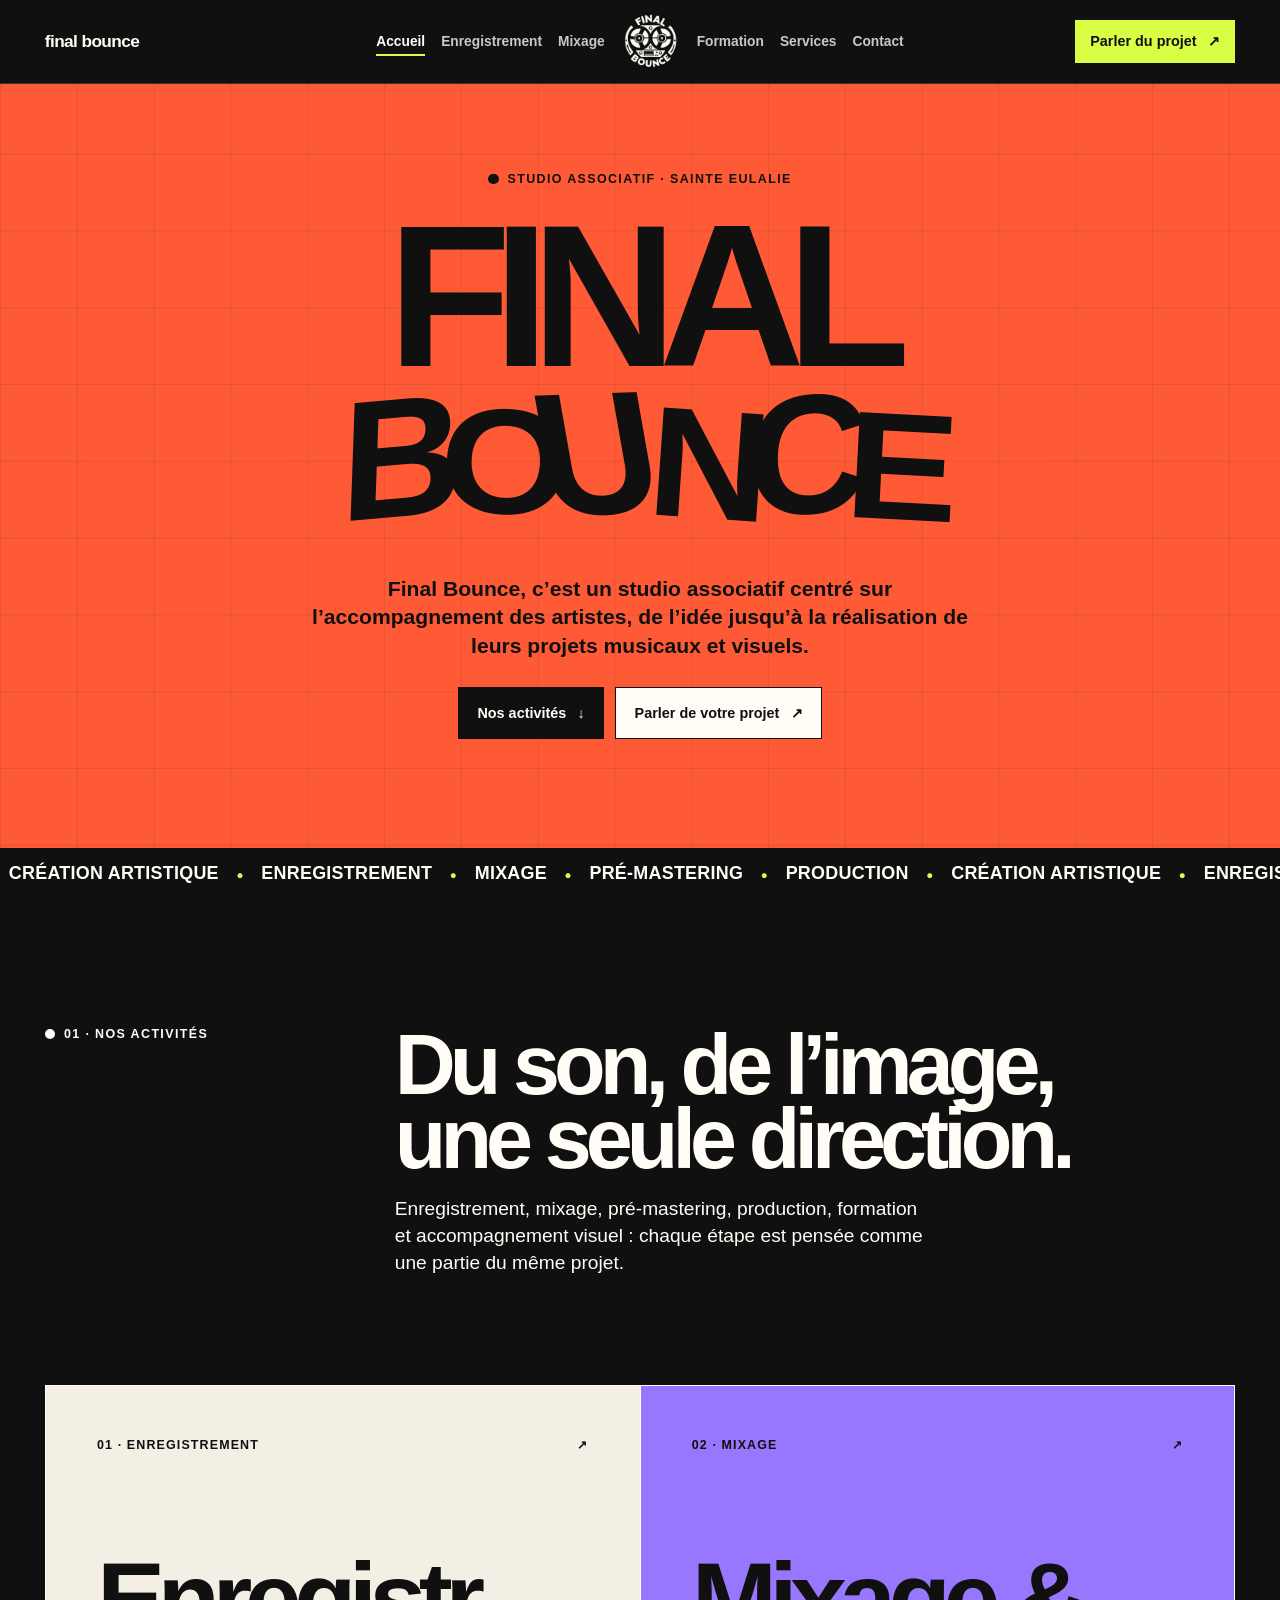
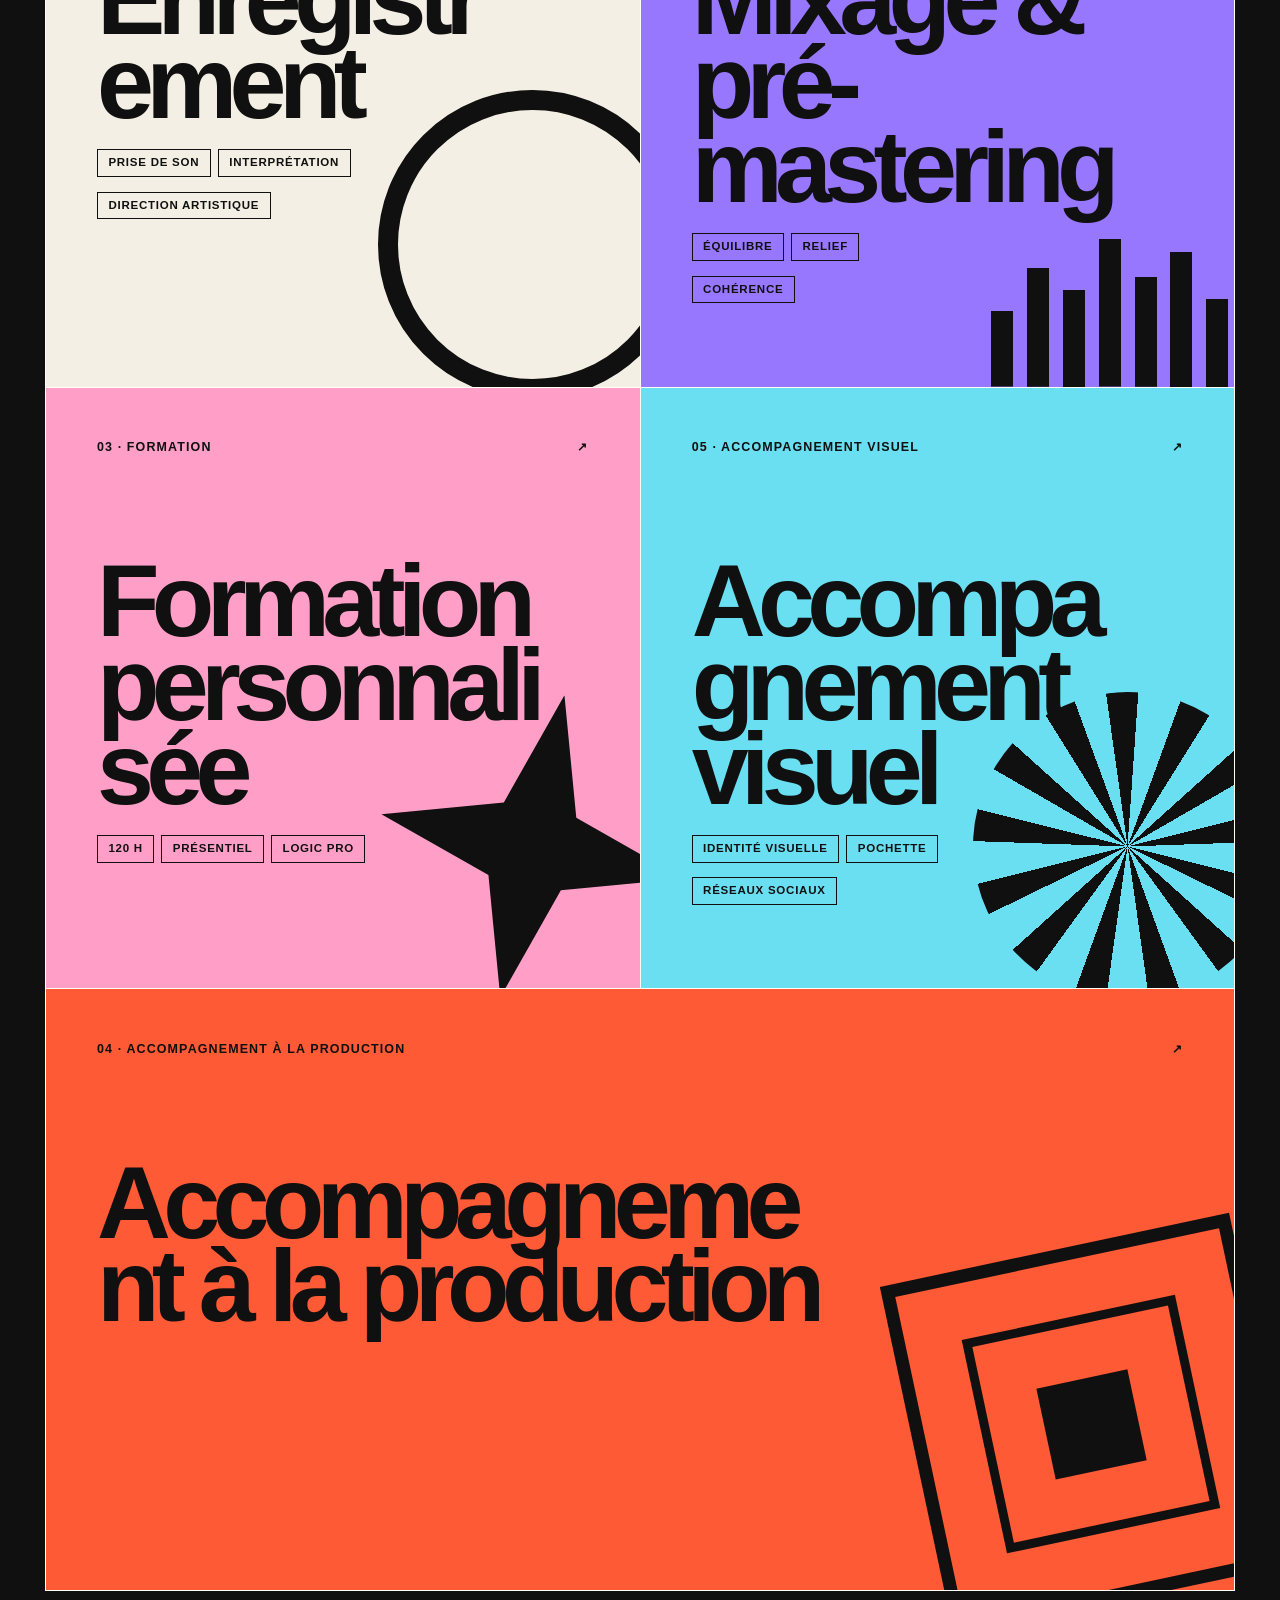
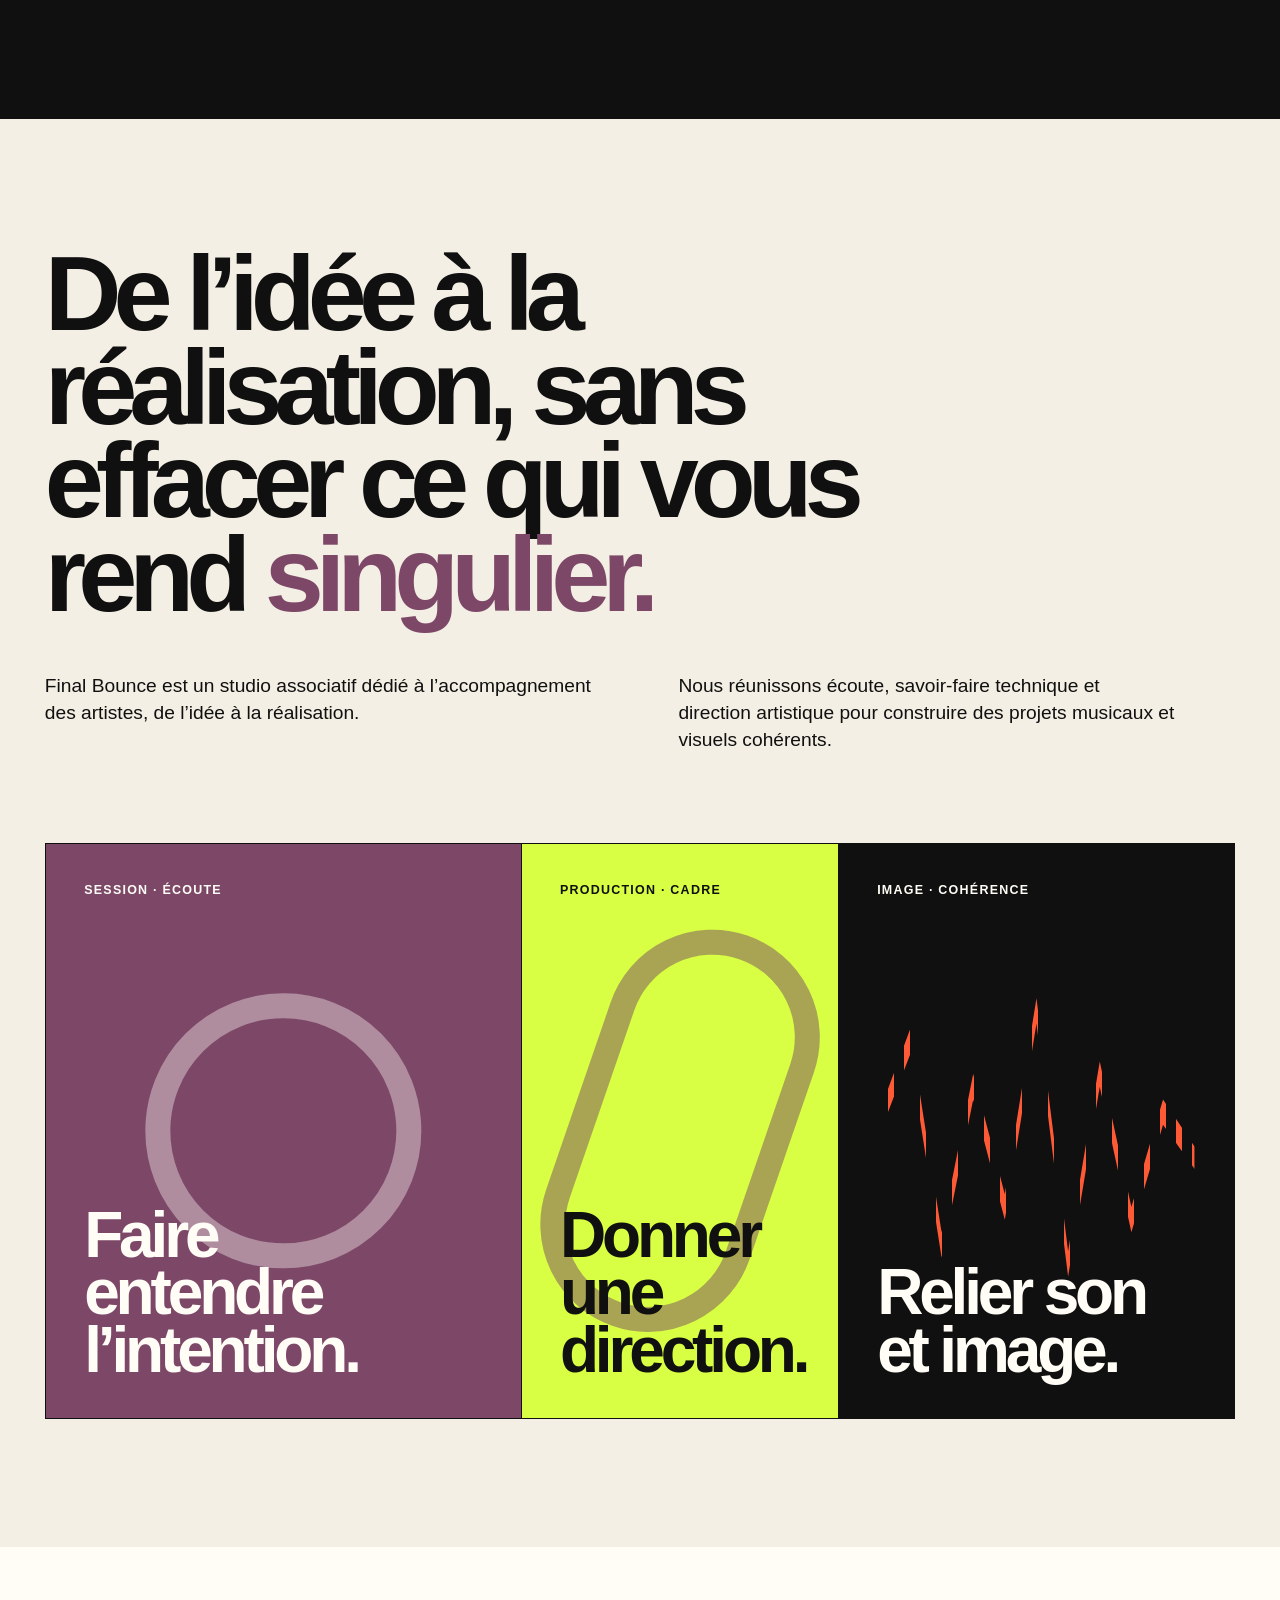
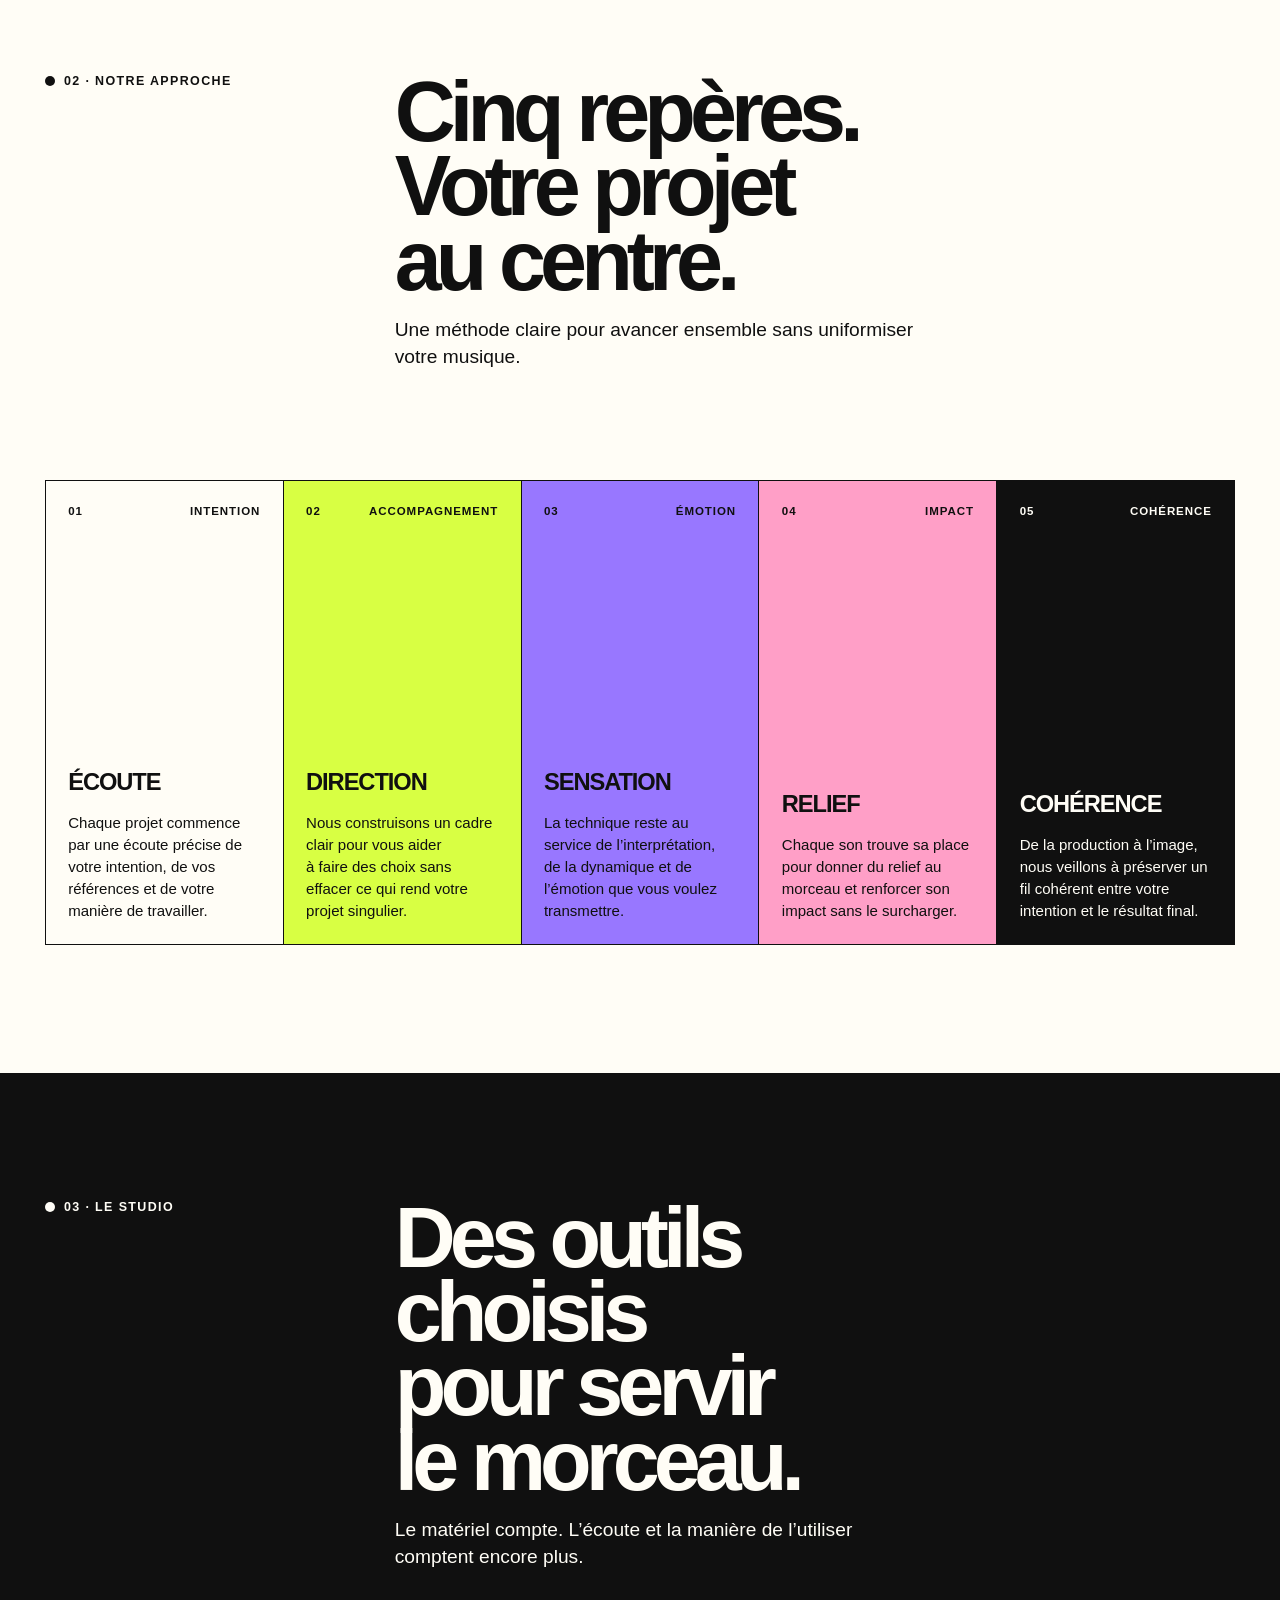
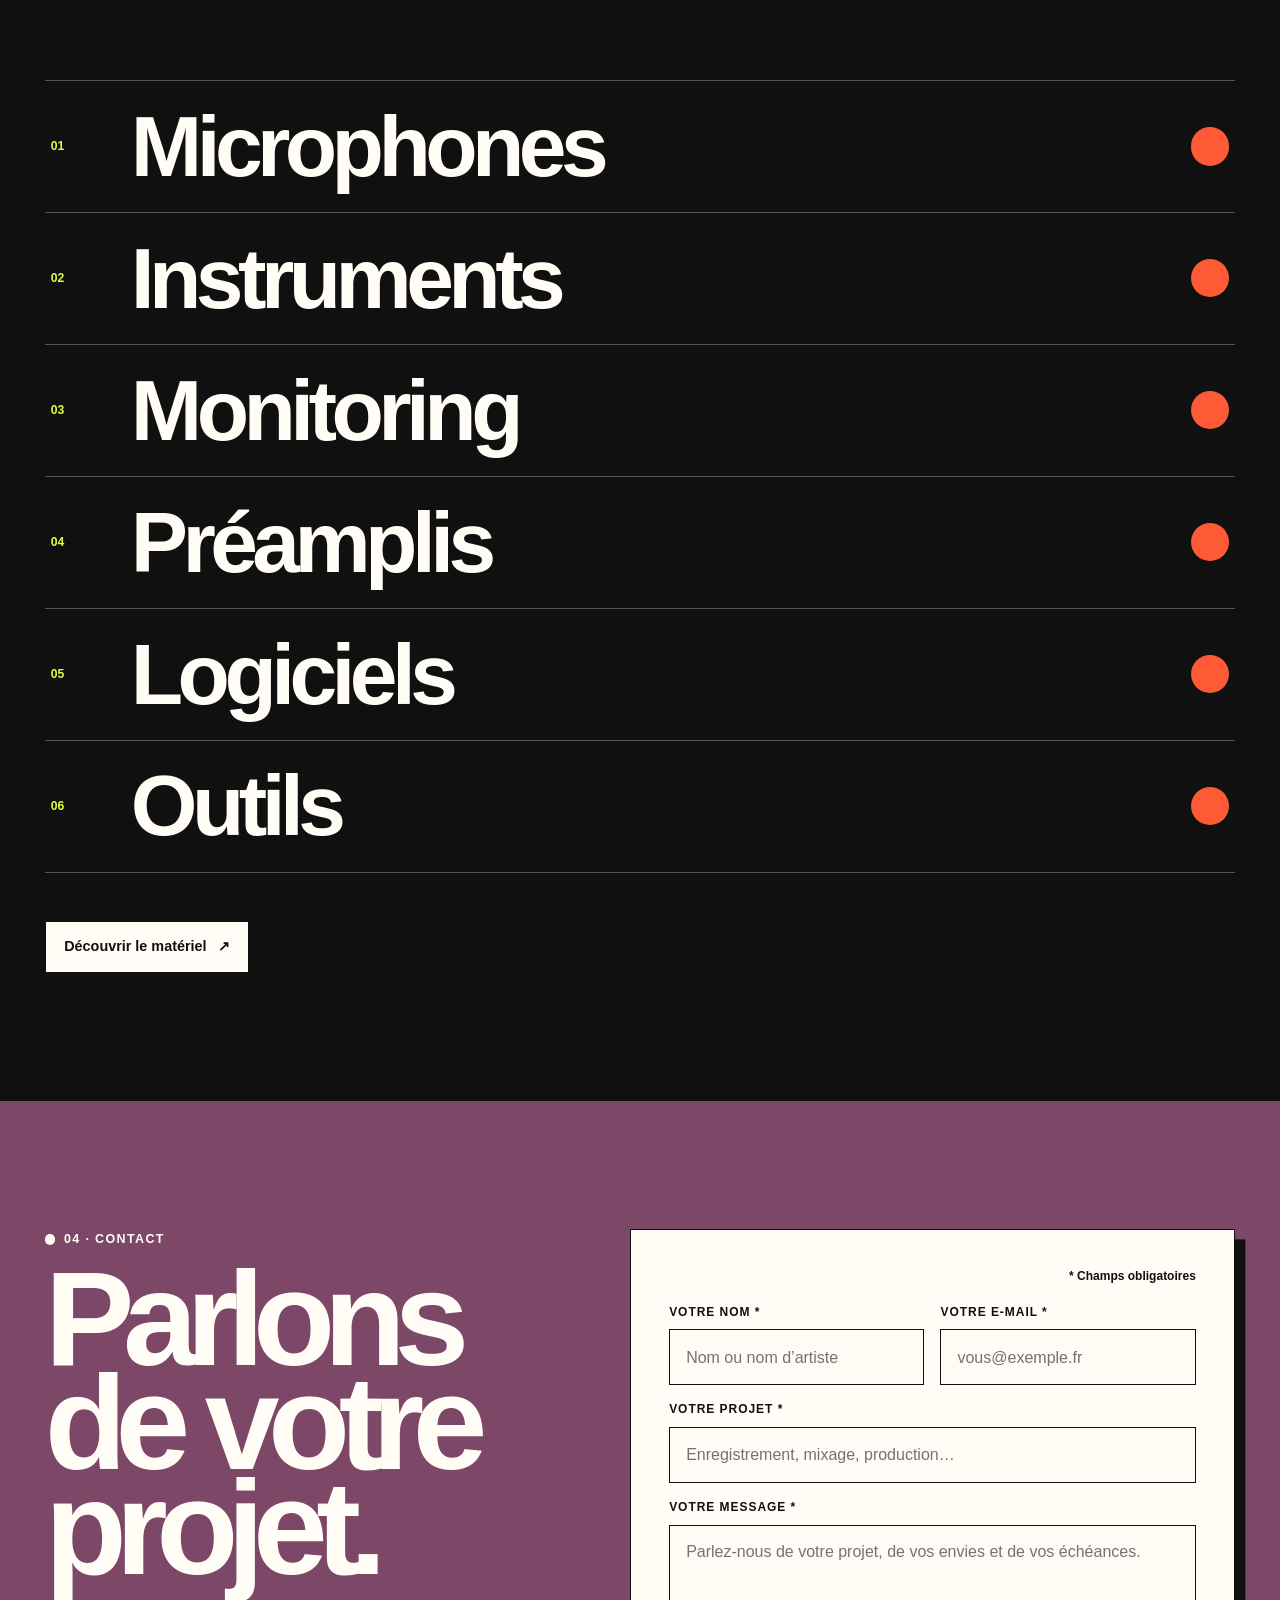
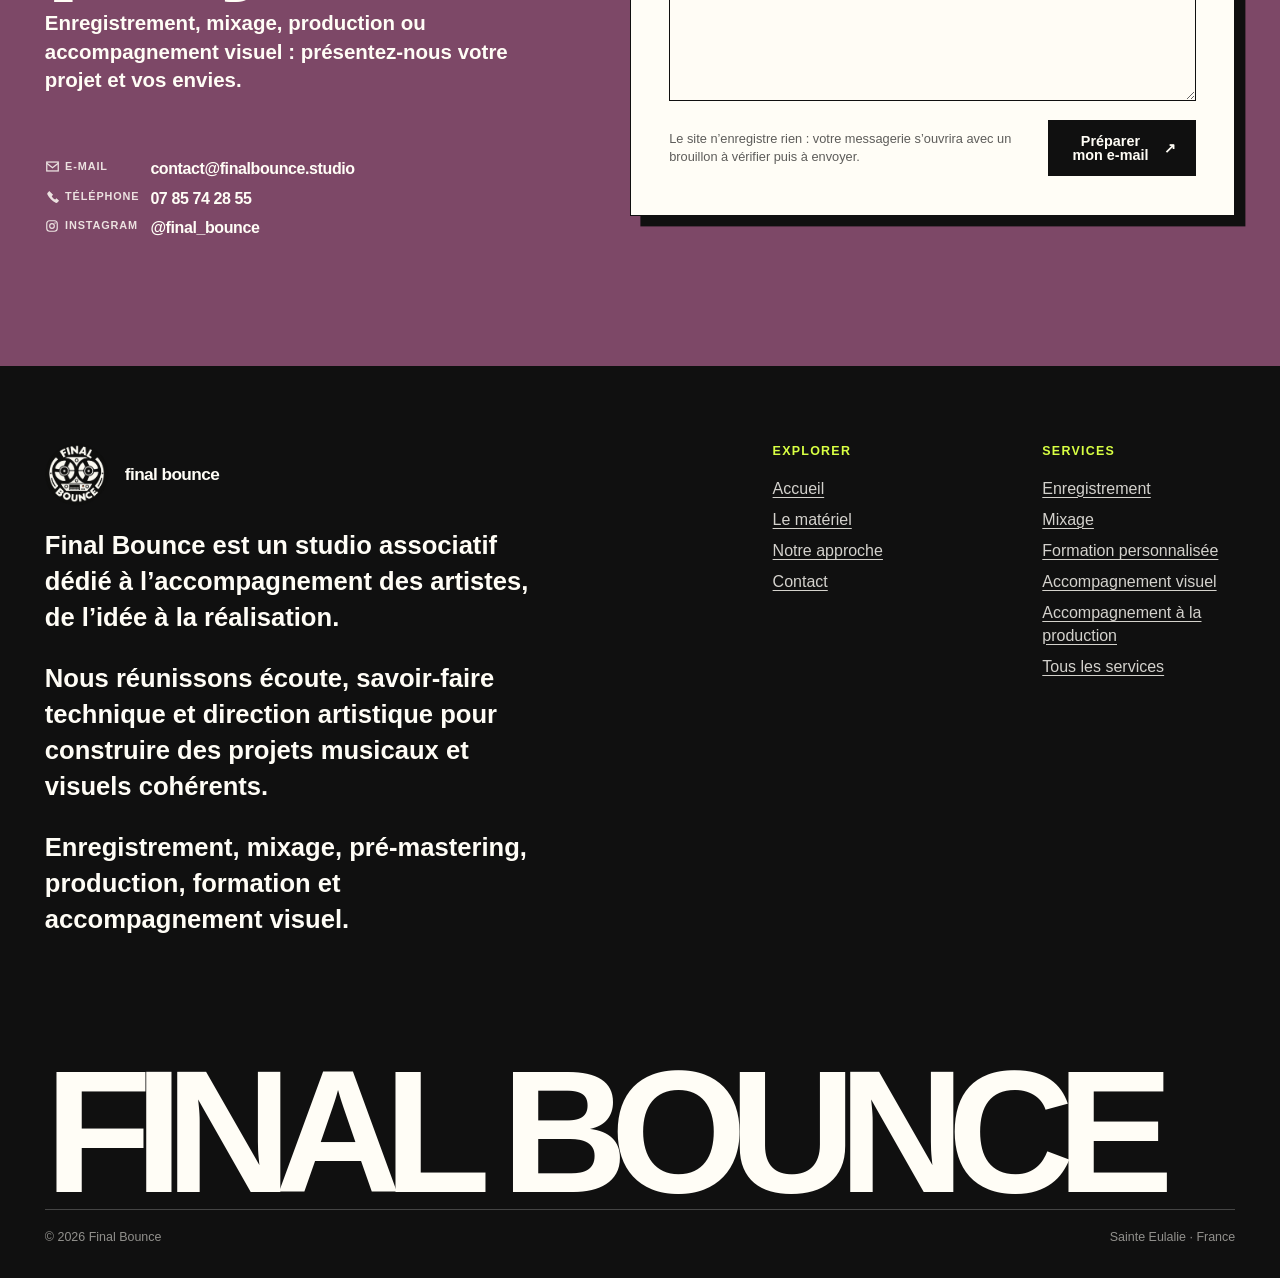
==== commit 5459d43a: "jjhj" ====
--- a/index.html
+++ b/index.html
@@ -21,7 +21,7 @@
 
     <link rel="preload" href="assets/fonts/BricolageGrotesque-Variable.ttf" as="font" type="font/ttf" crossorigin>
     <link rel="preload" href="assets/fonts/Syne-Variable.ttf" as="font" type="font/ttf" crossorigin>
-    <link rel="stylesheet" href="assets/css/final-bounce.css?v=12">
+    <link rel="stylesheet" href="assets/css/final-bounce.css?v=13">
     <script src="assets/js/final-bounce.js?v=2" defer></script>
 
     <script type="application/ld+json">
--- a/assets/css/final-bounce.css
+++ b/assets/css/final-bounce.css
@@ -614,7 +614,7 @@
 }
 
 .service-feature:first-child {
-  background: var(--paper-bright);
+  background: var(--paper);
 }
 
 .service-feature--training {
@@ -1571,7 +1571,7 @@
 
 /* Service pages */
 .page-recording {
-  --page-accent: var(--paper-bright);
+  --page-accent: var(--paper);
   --page-accent-2: var(--sky);
 }
 
@@ -1964,7 +1964,7 @@
 }
 
 .service-next--recording {
-  background: var(--paper-bright);
+  background: var(--paper);
 }
 
 .service-next--mixing {
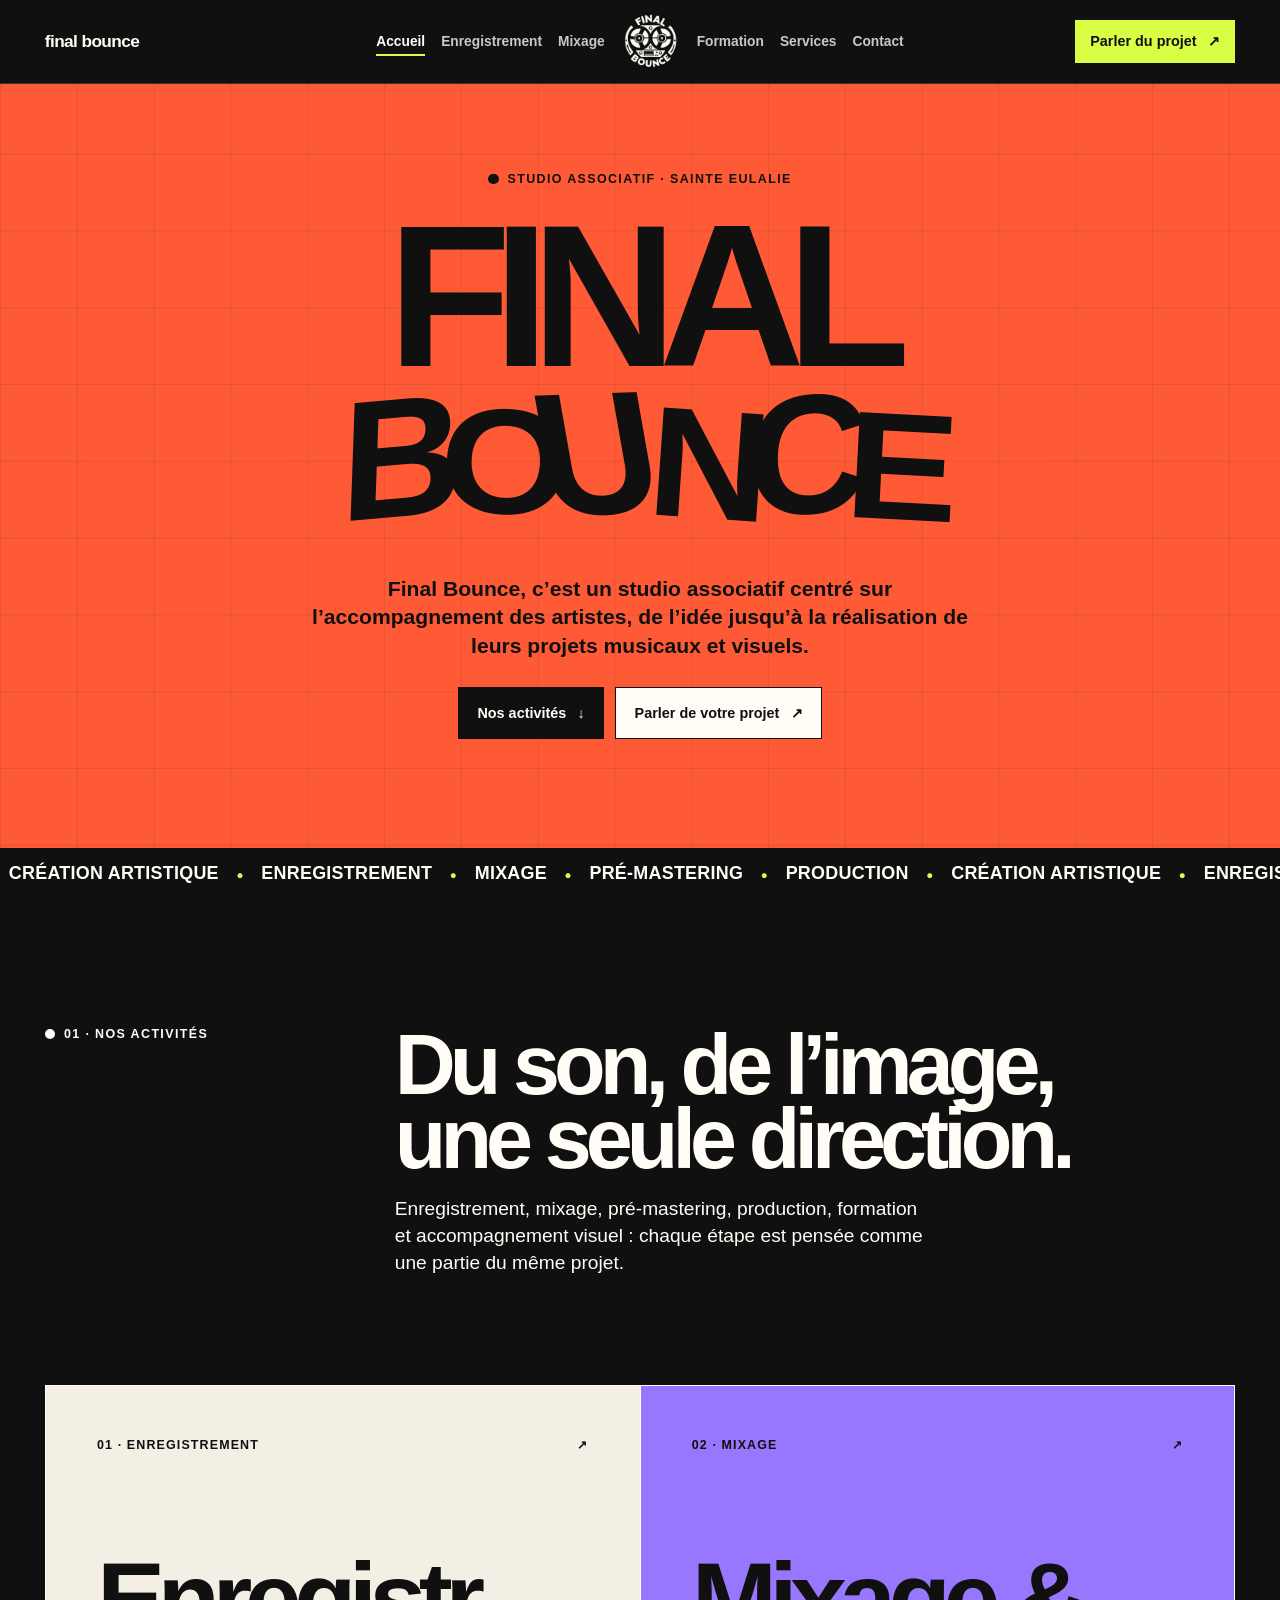
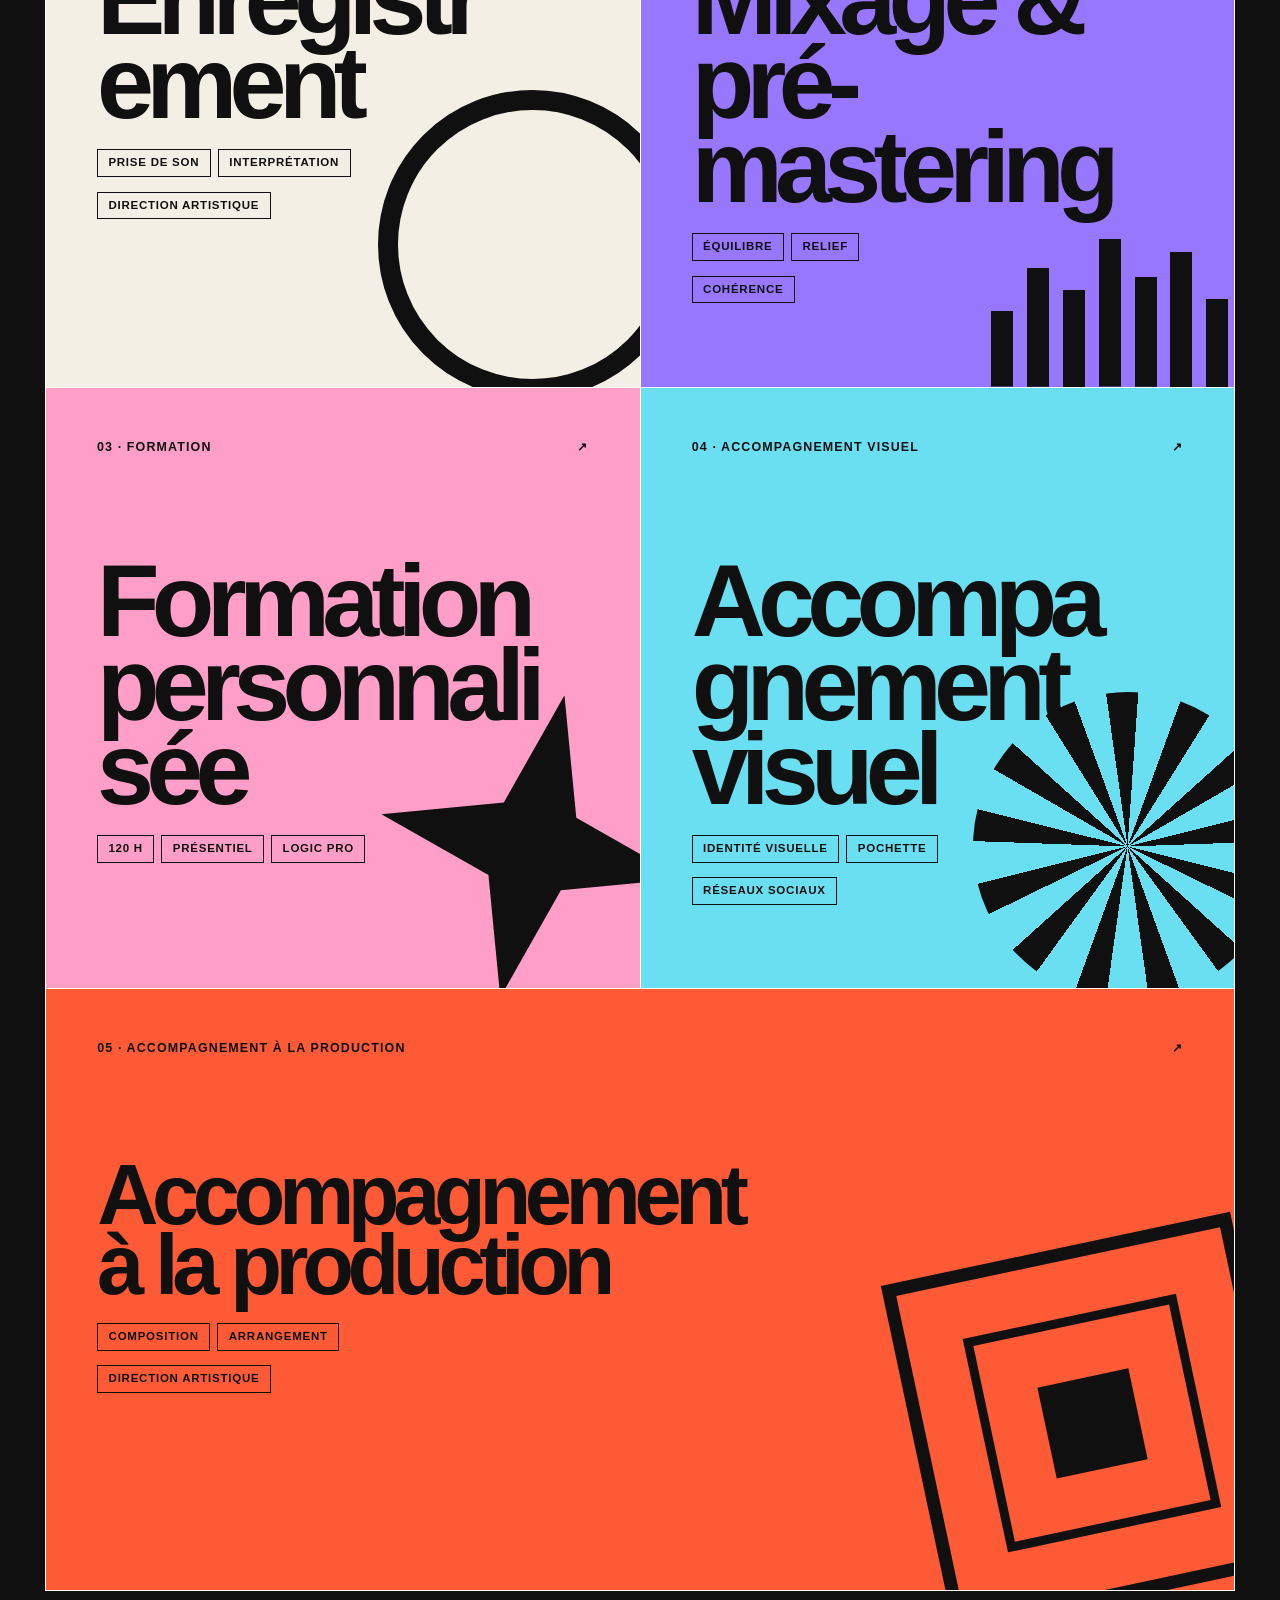
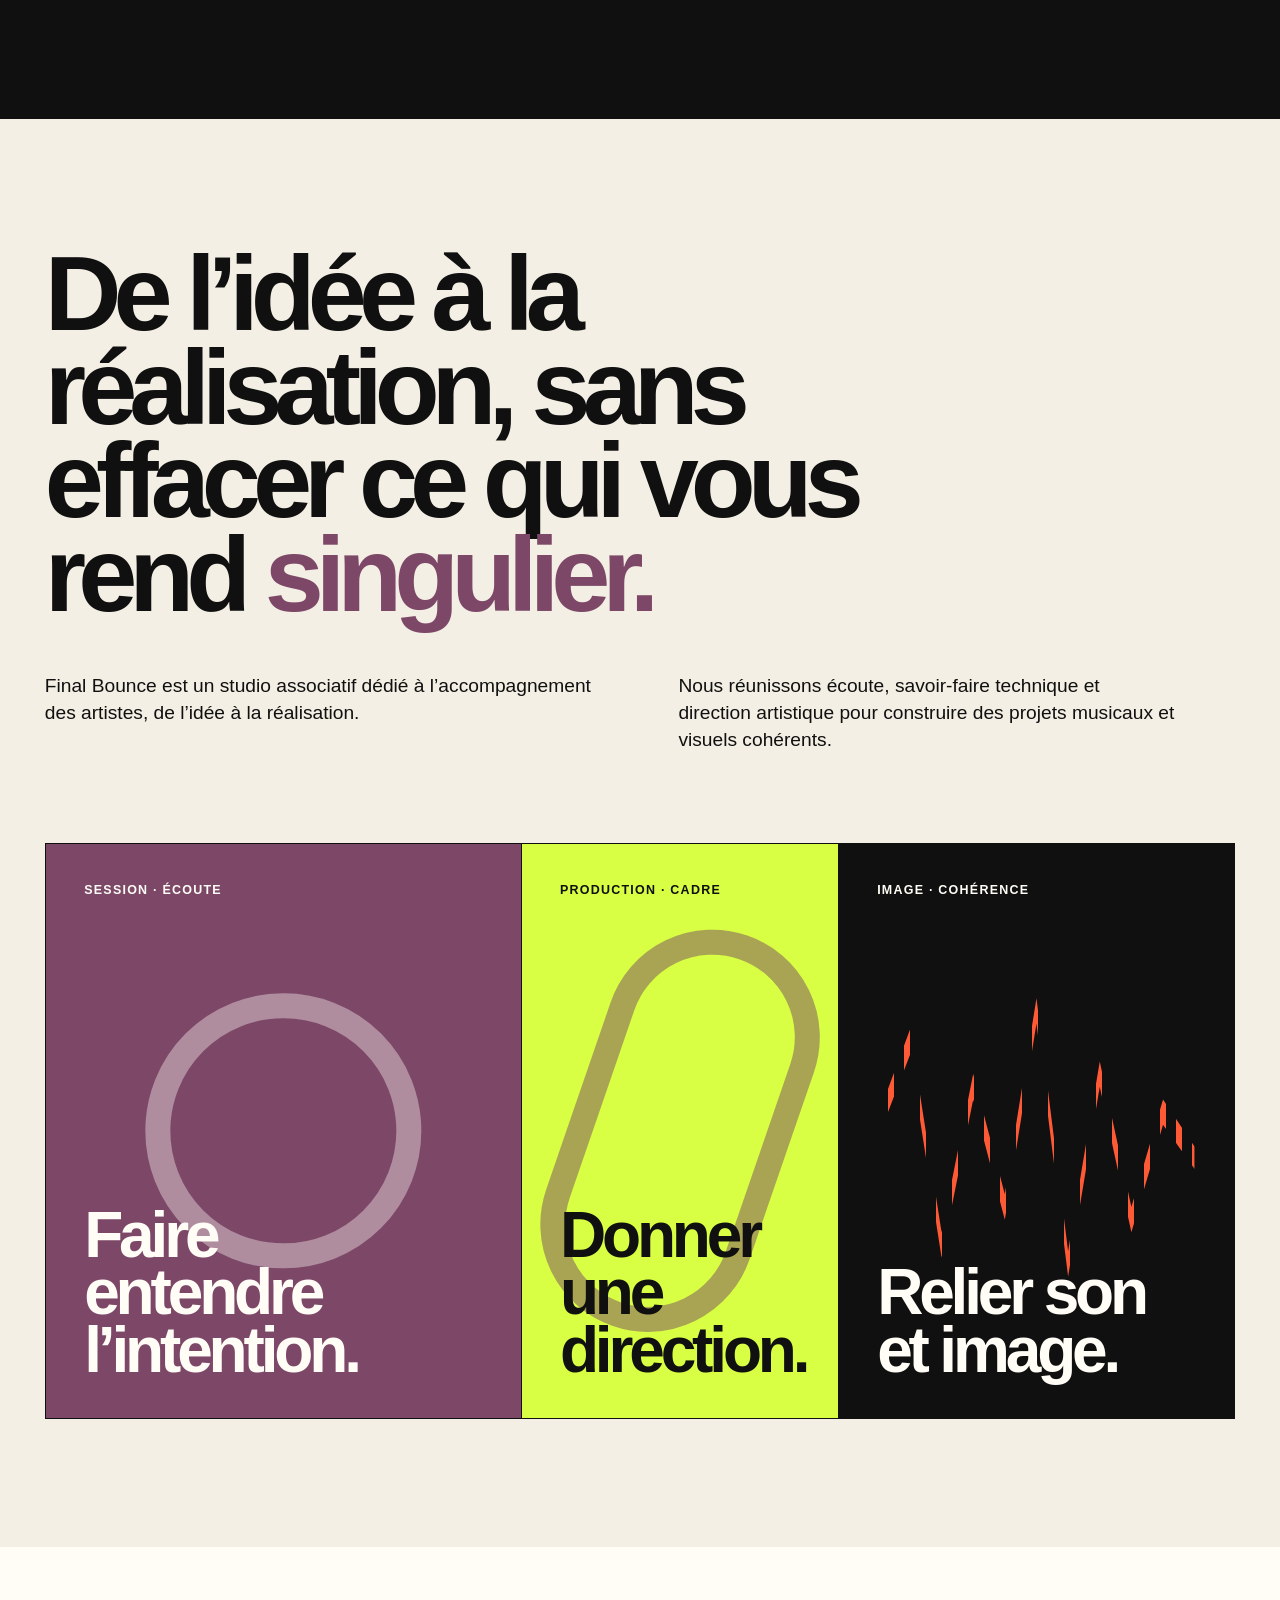
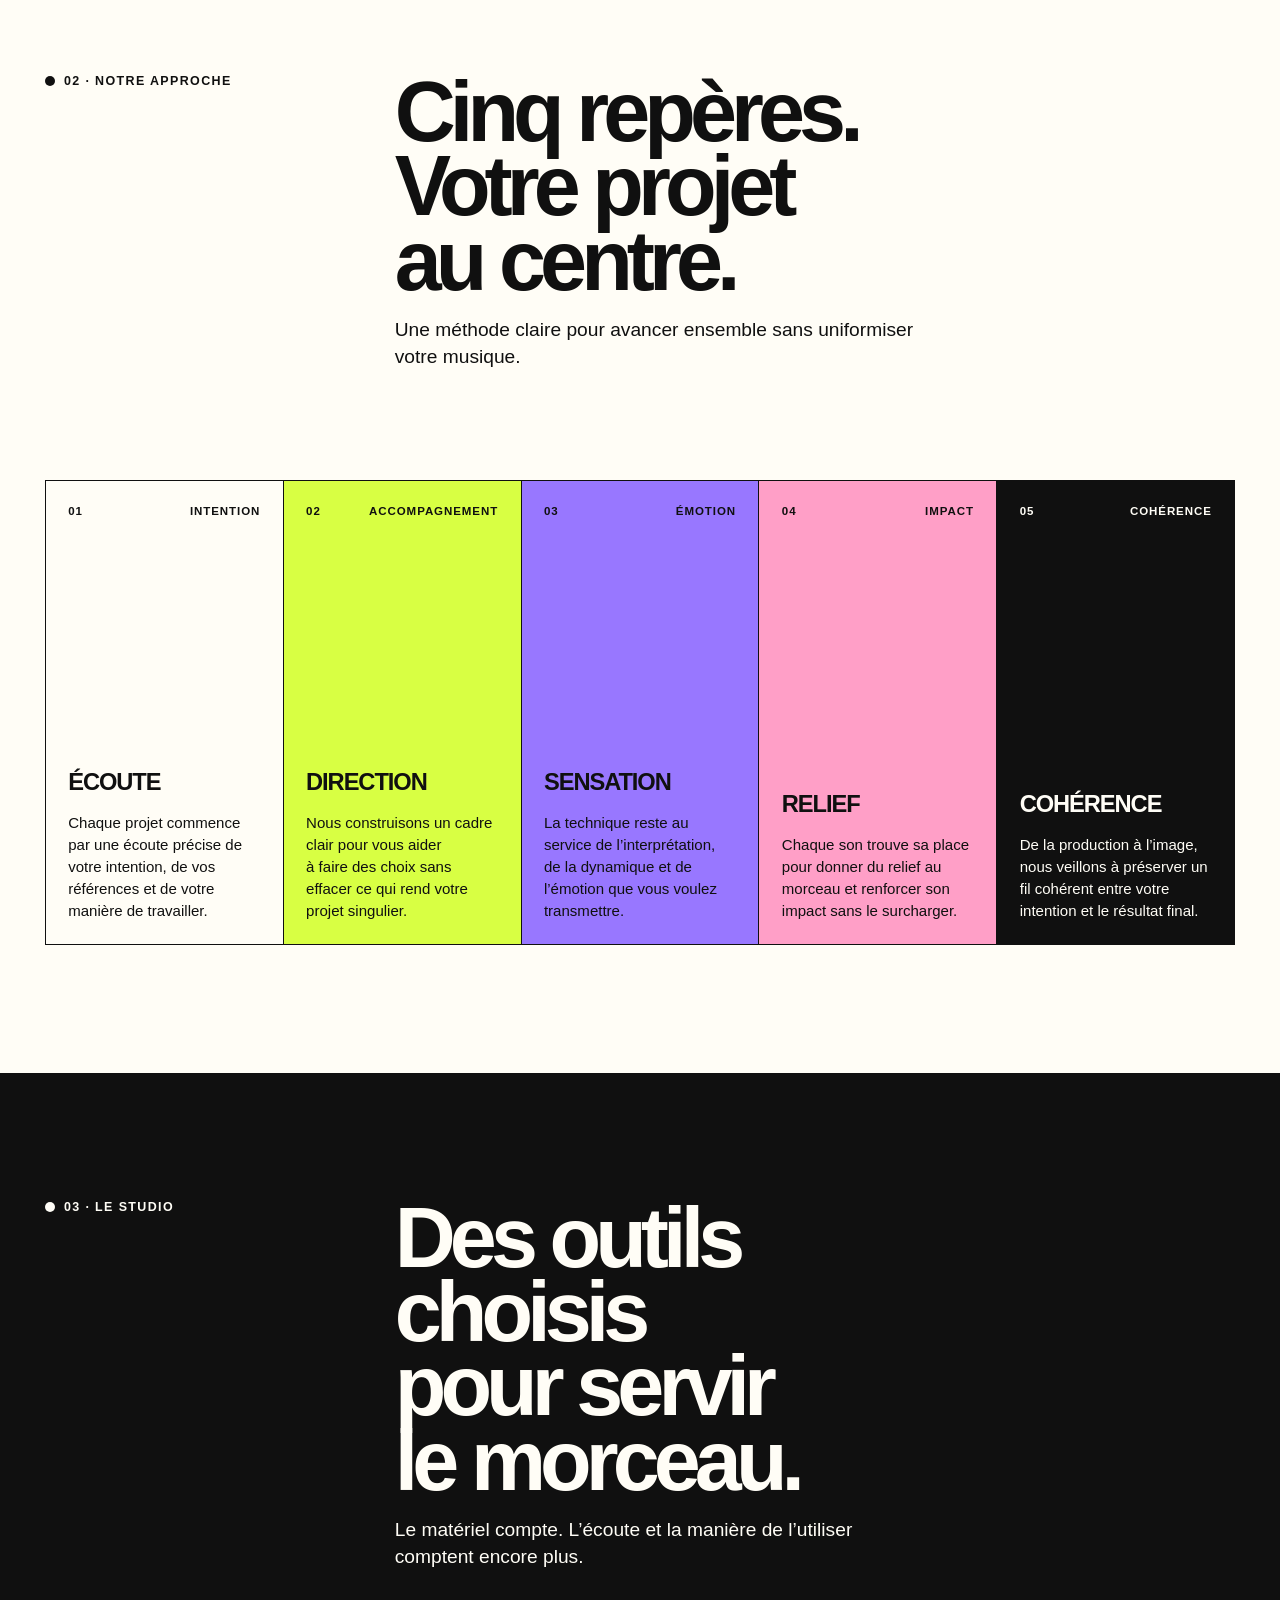
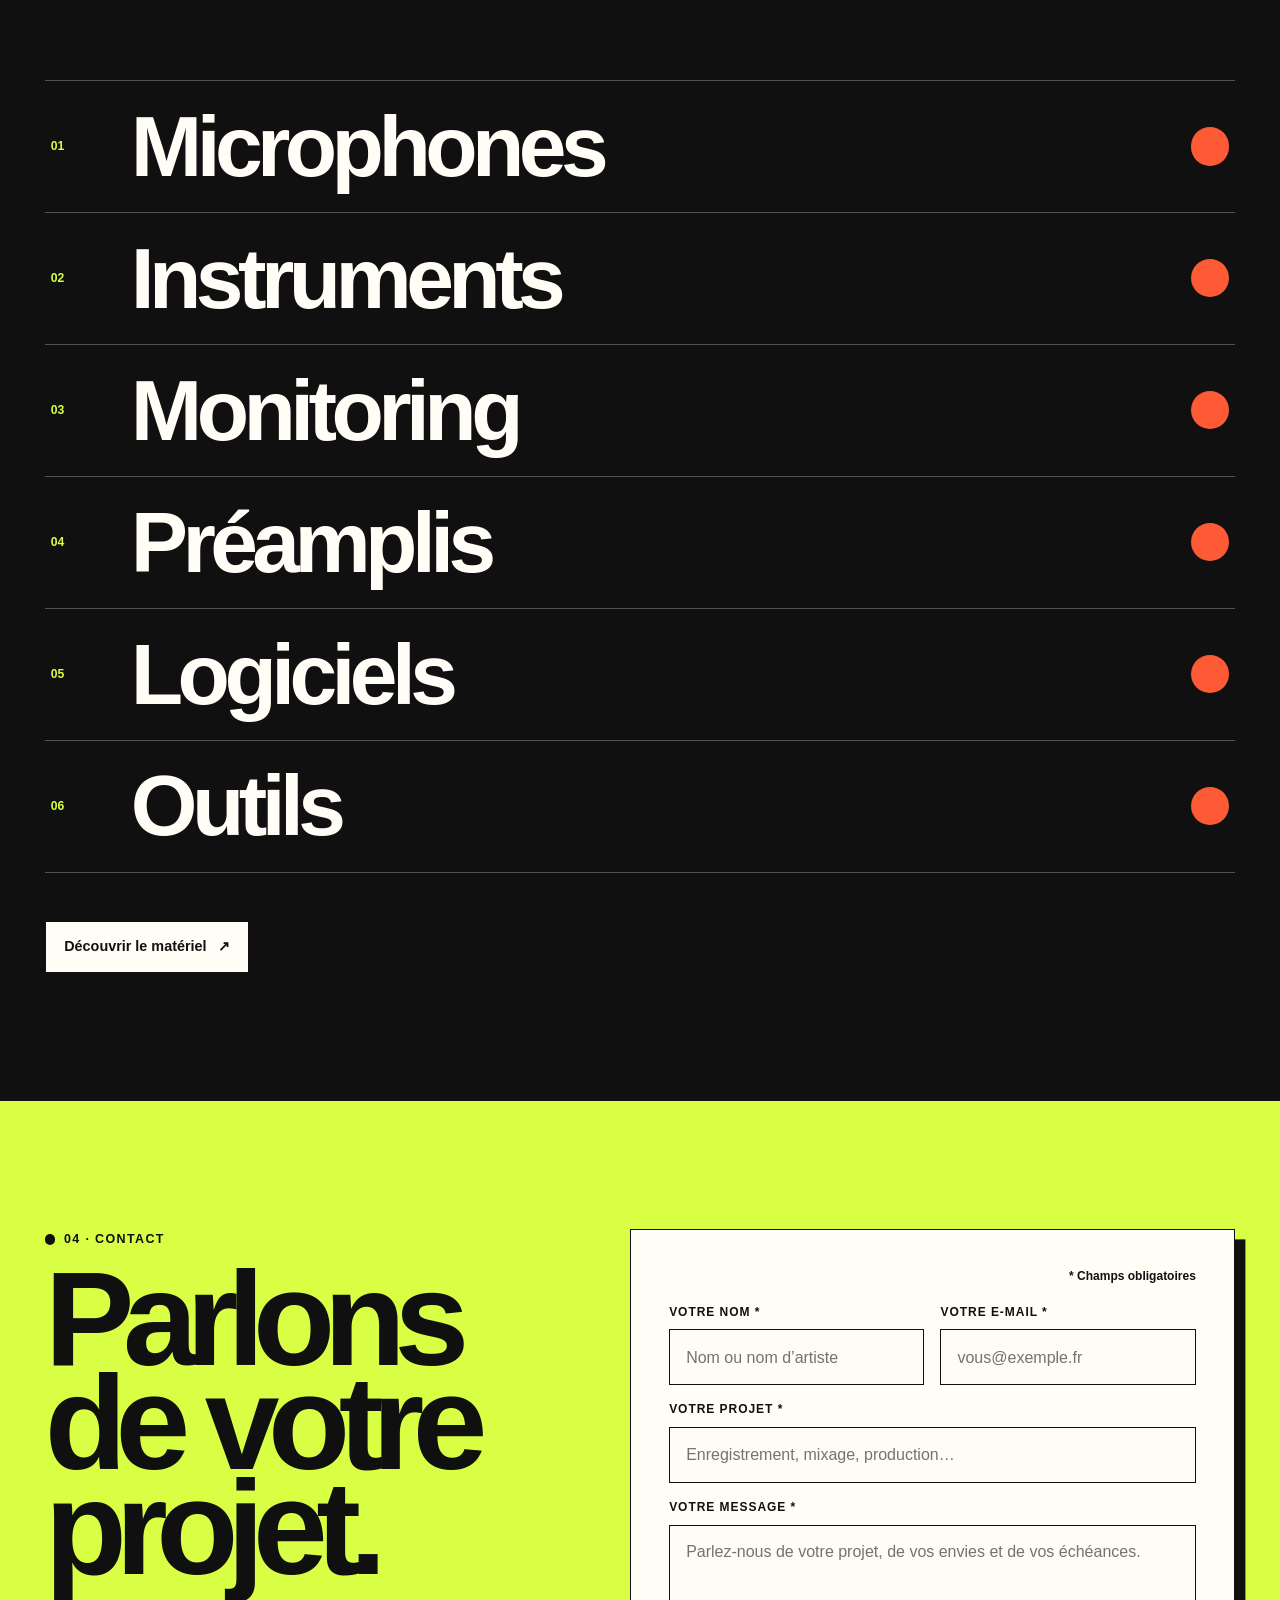
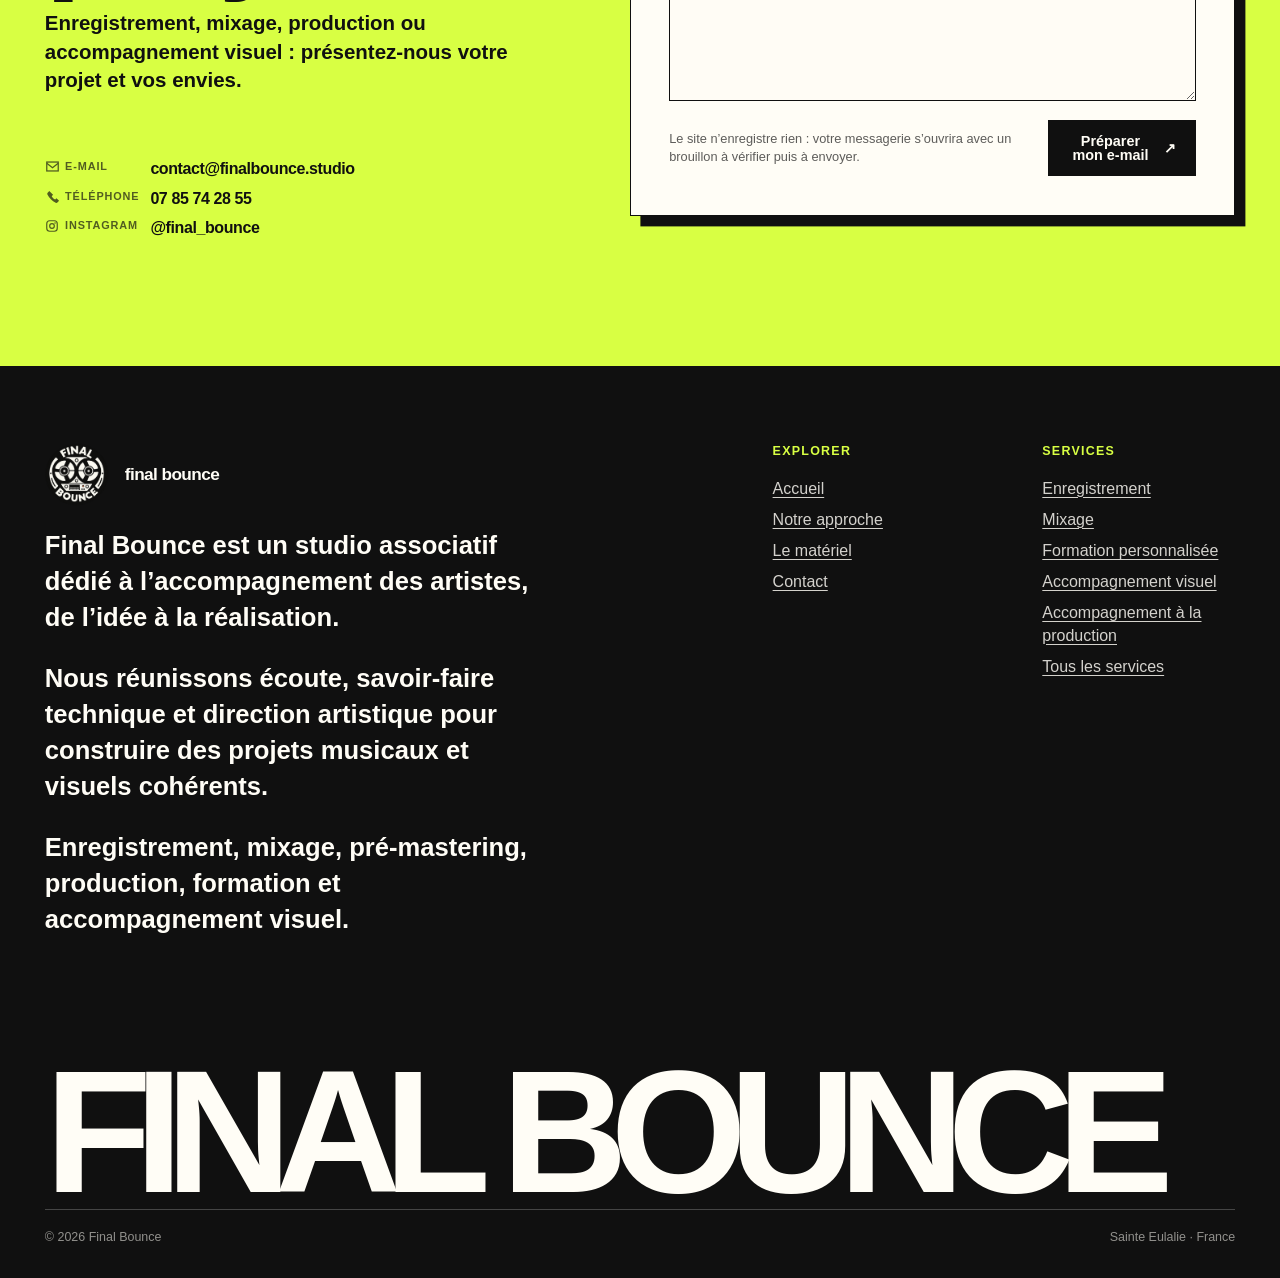
==== commit 6d059461: "mmm" ====
--- a/index.html
+++ b/index.html
@@ -21,7 +21,7 @@
 
     <link rel="preload" href="assets/fonts/BricolageGrotesque-Variable.ttf" as="font" type="font/ttf" crossorigin>
     <link rel="preload" href="assets/fonts/Syne-Variable.ttf" as="font" type="font/ttf" crossorigin>
-    <link rel="stylesheet" href="assets/css/final-bounce.css?v=13">
+    <link rel="stylesheet" href="assets/css/final-bounce.css?v=16">
     <script src="assets/js/final-bounce.js?v=2" defer></script>
 
     <script type="application/ld+json">
@@ -139,14 +139,15 @@
               <span class="service-feature__animation" aria-hidden="true"></span>
             </a>
             <a class="service-feature service-feature--visual" href="accompagnement-visuel.html" aria-label="Découvrir l’accompagnement visuel">
-              <div class="service-feature__top"><span>05 · Accompagnement visuel</span><span class="diagonal-arrow" aria-hidden="true">↗</span></div>
+              <div class="service-feature__top"><span>04 · Accompagnement visuel</span><span class="diagonal-arrow" aria-hidden="true">↗</span></div>
               <h3>Accompagnement visuel</h3>
               <div class="service-feature__tags"><span>Identité visuelle</span><span>Pochette</span><span class="service-feature__tag-break" aria-hidden="true"></span><span>Réseaux sociaux</span></div>
               <span class="service-feature__animation" aria-hidden="true"></span>
             </a>
             <a class="service-feature service-feature--production" href="accompagnement-production.html" aria-label="Découvrir l’accompagnement à la production">
-              <div class="service-feature__top"><span>04 · Accompagnement à la production</span><span class="diagonal-arrow" aria-hidden="true">↗</span></div>
-              <h3>Accompagnement à la production</h3>
+              <div class="service-feature__top"><span>05 · Accompagnement à la production</span><span class="diagonal-arrow" aria-hidden="true">↗</span></div>
+              <h3><span>Accompagnement</span> <span>à la production</span></h3>
+              <div class="service-feature__tags"><span>Composition</span><span>Arrangement</span><span class="service-feature__tag-break" aria-hidden="true"></span><span>Direction artistique</span></div>
               <span class="service-feature__animation" aria-hidden="true"></span>
             </a>
           </div>
@@ -303,7 +304,7 @@
             <p>Enregistrement, mixage, pré-mastering, production, formation et accompagnement visuel.</p>
           </div>
           <div>
-            <h3>Explorer</h3><ul><li><a href="index.html" aria-current="page">Accueil</a></li><li><a href="materiel.html">Le matériel</a></li><li><a href="#approche">Notre approche</a></li><li><a href="#contact">Contact</a></li></ul>
+            <h3>Explorer</h3><ul><li><a href="index.html" aria-current="page">Accueil</a></li><li><a href="#approche">Notre approche</a></li><li><a href="materiel.html">Le matériel</a></li><li><a href="#contact">Contact</a></li></ul>
           </div>
           <div>
             <h3>Services</h3><ul><li><a href="enregistrement.html">Enregistrement</a></li><li><a href="mixage.html">Mixage</a></li><li><a href="formation.html">Formation personnalisée</a></li><li><a href="accompagnement-visuel.html">Accompagnement visuel</a></li><li><a href="accompagnement-production.html">Accompagnement à la production</a></li><li><a href="#services">Tous les services</a></li></ul>
--- a/assets/css/final-bounce.css
+++ b/assets/css/final-bounce.css
@@ -626,6 +626,7 @@
 }
 
 .service-feature--production {
+  container-type: inline-size;
   grid-column: 1 / -1;
   background: var(--signal);
 }
@@ -768,6 +769,7 @@
 @media (min-width: 801px) {
   .service-feature.service-feature--production h3 {
     max-width: 68%;
+    font-size: clamp(2rem, 7.8cqi, 8rem);
   }
 
   .service-feature--production .service-feature__animation {
@@ -808,6 +810,11 @@
   flex-wrap: wrap;
   gap: 0.45rem;
   max-width: 36rem;
+}
+
+.service-feature--production h3 span {
+  display: block;
+  white-space: nowrap;
 }
 
 .service-feature__tags .service-feature__tag-break {
@@ -1261,18 +1268,6 @@
   background: var(--page-accent);
 }
 
-.page-home .contact {
-  background: var(--plum);
-}
-
-.page-home .contact__copy {
-  color: var(--paper-bright);
-}
-
-.page-home .contact__item-label {
-  color: rgb(255 253 246 / 85%);
-}
-
 .contact__grid {
   display: grid;
   grid-template-columns: minmax(0, 0.9fr) minmax(22rem, 1.1fr);
@@ -1586,7 +1581,7 @@
 }
 
 .page-equipment-detail {
-  --page-accent: var(--sky);
+  --page-accent: var(--plum);
   --page-accent-2: var(--violet);
 }
 
@@ -1594,7 +1589,7 @@
   position: relative;
   display: grid;
   min-height: 100svh;
-  padding-top: calc(var(--header-height) + clamp(3rem, 10svh, 7rem));
+  padding-top: calc(var(--header-height) + clamp(5rem, 10vw, 10rem));
   padding-bottom: clamp(2rem, 5svh, 4rem);
   overflow: hidden;
   background: var(--page-accent);
@@ -1669,6 +1664,19 @@
   white-space: nowrap;
 }
 
+.page-equipment-detail .service-hero__inner > div:first-child {
+  container-type: inline-size;
+}
+
+.page-equipment-detail .service-hero h1 {
+  max-width: none;
+}
+
+.page-equipment-detail .service-hero h1 .wild {
+  font-size: min(0.6em, 11cqi);
+  white-space: nowrap;
+}
+
 .service-hero__copy {
   padding-bottom: 0.7rem;
 }
@@ -1834,9 +1842,16 @@
 }
 
 .gear-card li::before {
+  display: inline-block;
+  width: 0.95em;
+  height: 0.95em;
   margin-right: 0.45rem;
-  content: "↗";
-  font-weight: 750;
+  vertical-align: -0.1em;
+  content: "";
+  background-color: currentColor;
+  /* Draw the arrow instead of letting iOS substitute an emoji glyph. */
+  -webkit-mask: url("data:image/svg+xml,%3Csvg xmlns='http://www.w3.org/2000/svg' viewBox='0 0 16 16'%3E%3Cpath d='M3 13 13 3M5 3h8v8' fill='none' stroke='black' stroke-width='1.4'/%3E%3C/svg%3E") center / contain no-repeat;
+  mask: url("data:image/svg+xml,%3Csvg xmlns='http://www.w3.org/2000/svg' viewBox='0 0 16 16'%3E%3Cpath d='M3 13 13 3M5 3h8v8' fill='none' stroke='black' stroke-width='1.4'/%3E%3C/svg%3E") center / contain no-repeat;
 }
 
 .gear-callout {
@@ -1918,6 +1933,10 @@
 
 .process .approach-card:nth-child(4) {
   background: var(--paper);
+}
+
+.page-recording .process .approach-card:nth-child(4) {
+  background: var(--violet);
 }
 
 .signal-section {
@@ -1973,6 +1992,11 @@
 
 .service-next--training {
   background: var(--pink);
+}
+
+.service-next--equipment {
+  color: var(--paper-bright);
+  background: var(--plum);
 }
 
 .service-next__inner {
@@ -2205,6 +2229,15 @@
     min-height: 34rem;
   }
 
+  .service-feature.service-feature--production h3 {
+    max-width: none;
+    font-size: clamp(2.75rem, 8vw, 5rem);
+  }
+
+  .service-feature--production h3 span {
+    white-space: normal;
+  }
+
   .service-feature.service-feature:nth-child(2)::before {
     height: 50%;
   }
@@ -2667,6 +2700,46 @@
   }
 }
 
+/* Keep the full-height opening on shorter desktop windows as well. */
+@media (min-width: 801px) and (max-height: 800px) {
+  .service-hero__copy p {
+    font-size: clamp(1.05rem, 1.55vw, 1.3rem);
+  }
+
+  .service-hero__copy .keywords {
+    margin-top: 1rem;
+  }
+}
+
+/* Light lettering keeps the darker equipment theme legible. */
+.page-equipment-detail :is(.service-hero, .signal-section, .contact, .gear-card#conversion, .site-header__cta) {
+  color: var(--paper-bright);
+}
+
+.page-equipment-detail .contact__item-label {
+  color: rgb(255 253 246 / 85%);
+}
+
+.page-equipment-detail .contact-form {
+  color: var(--ink);
+}
+
+.page-equipment-detail .service-hero .keyword {
+  border-color: currentColor;
+}
+
+.page-equipment-detail .button:hover {
+  color: var(--paper-bright);
+}
+
+.page-equipment-detail .site-header__cta:hover {
+  color: var(--ink);
+}
+
+.page-equipment-detail :is(.site-footer h3, .gear-callout strong, .service-statement blockquote em, .site-footer a:hover, .site-footer a:focus-visible) {
+  color: color-mix(in srgb, var(--plum) 65%, var(--paper-bright));
+}
+
 @media (prefers-reduced-motion: reduce) {
   html {
     scroll-behavior: auto;
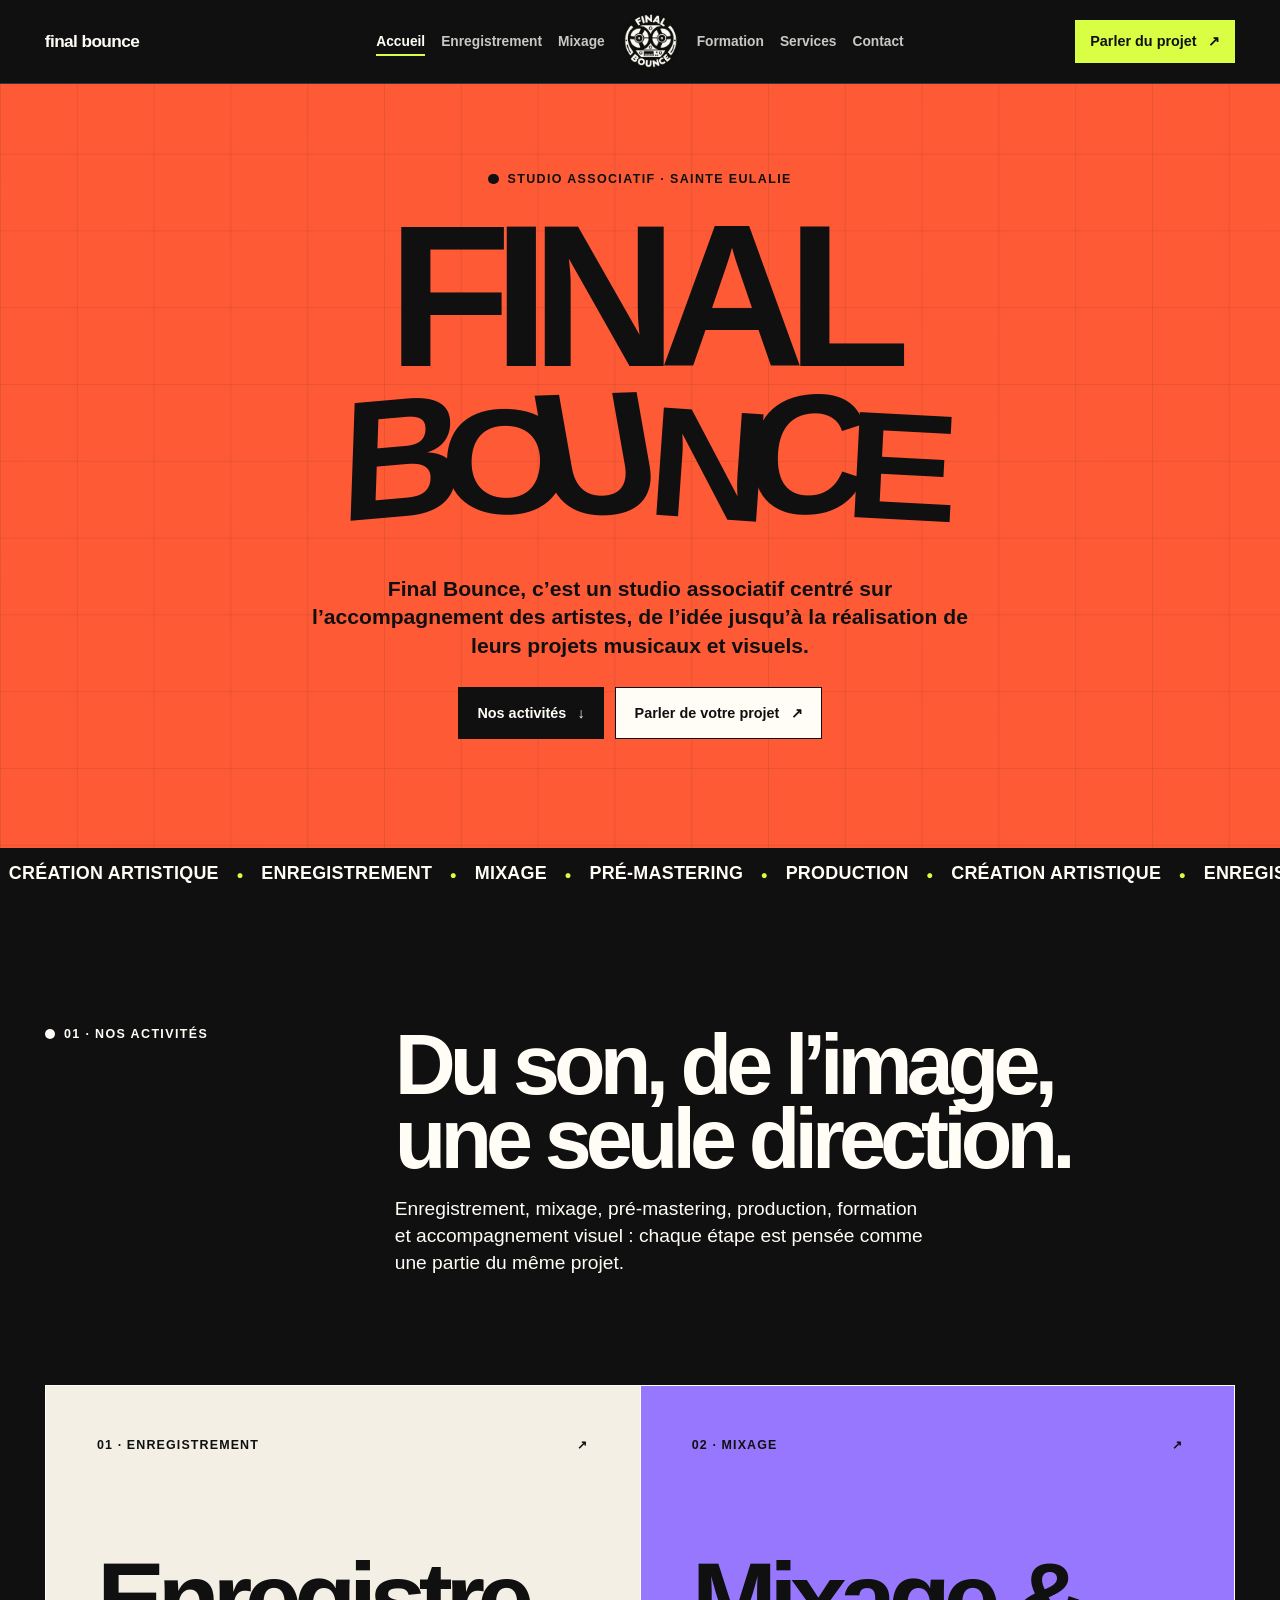
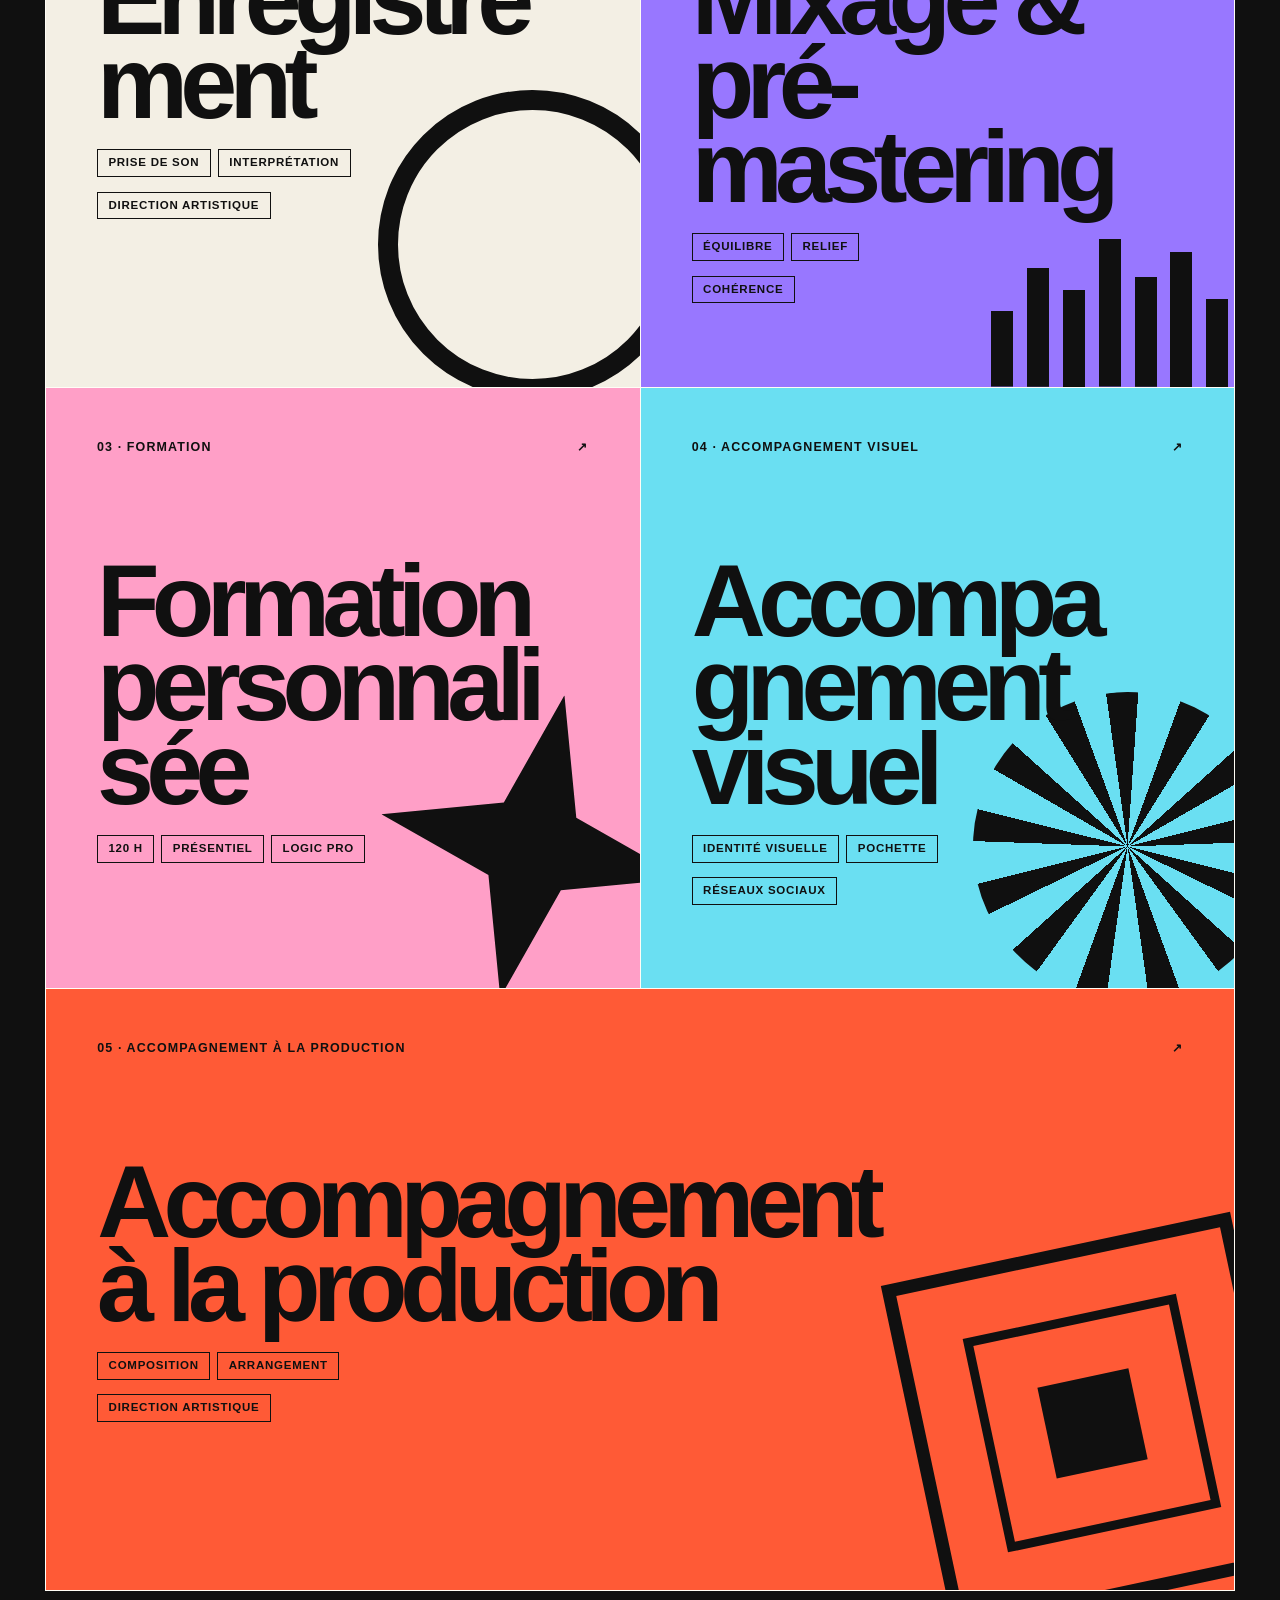
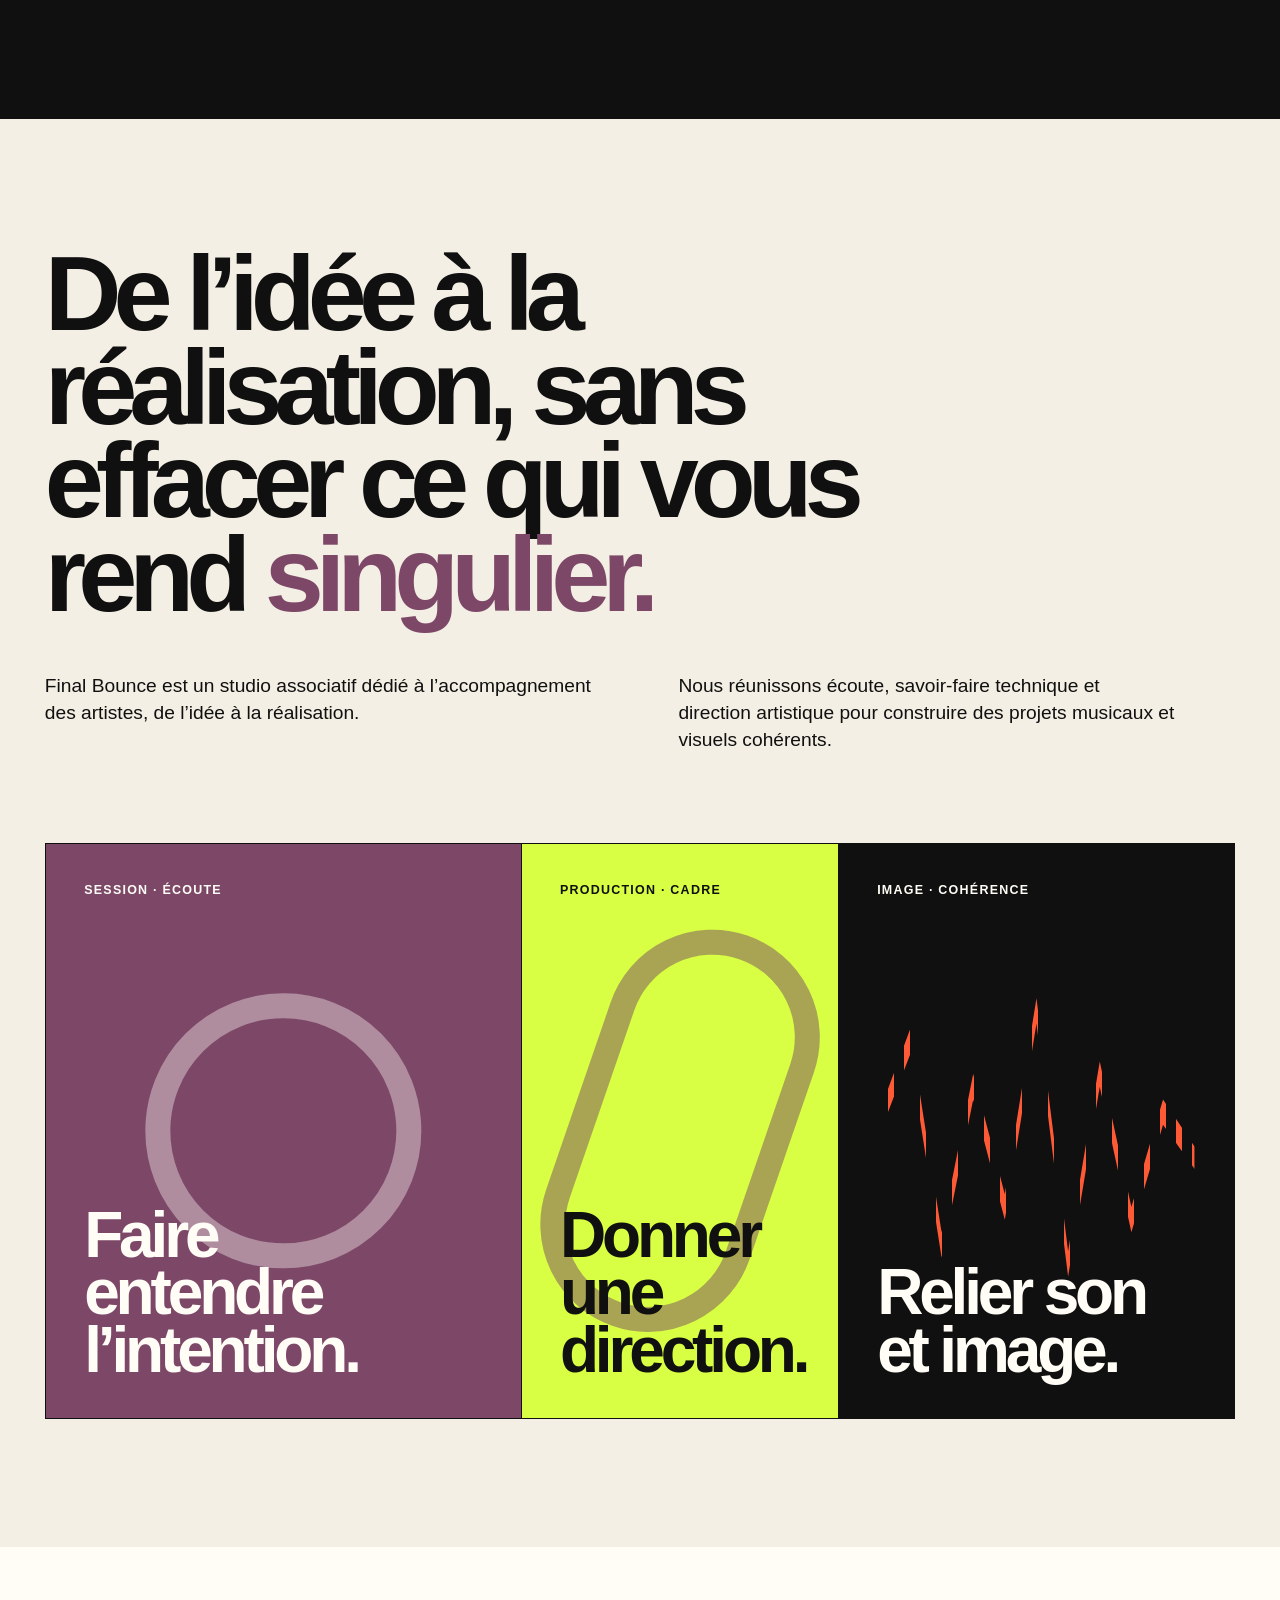
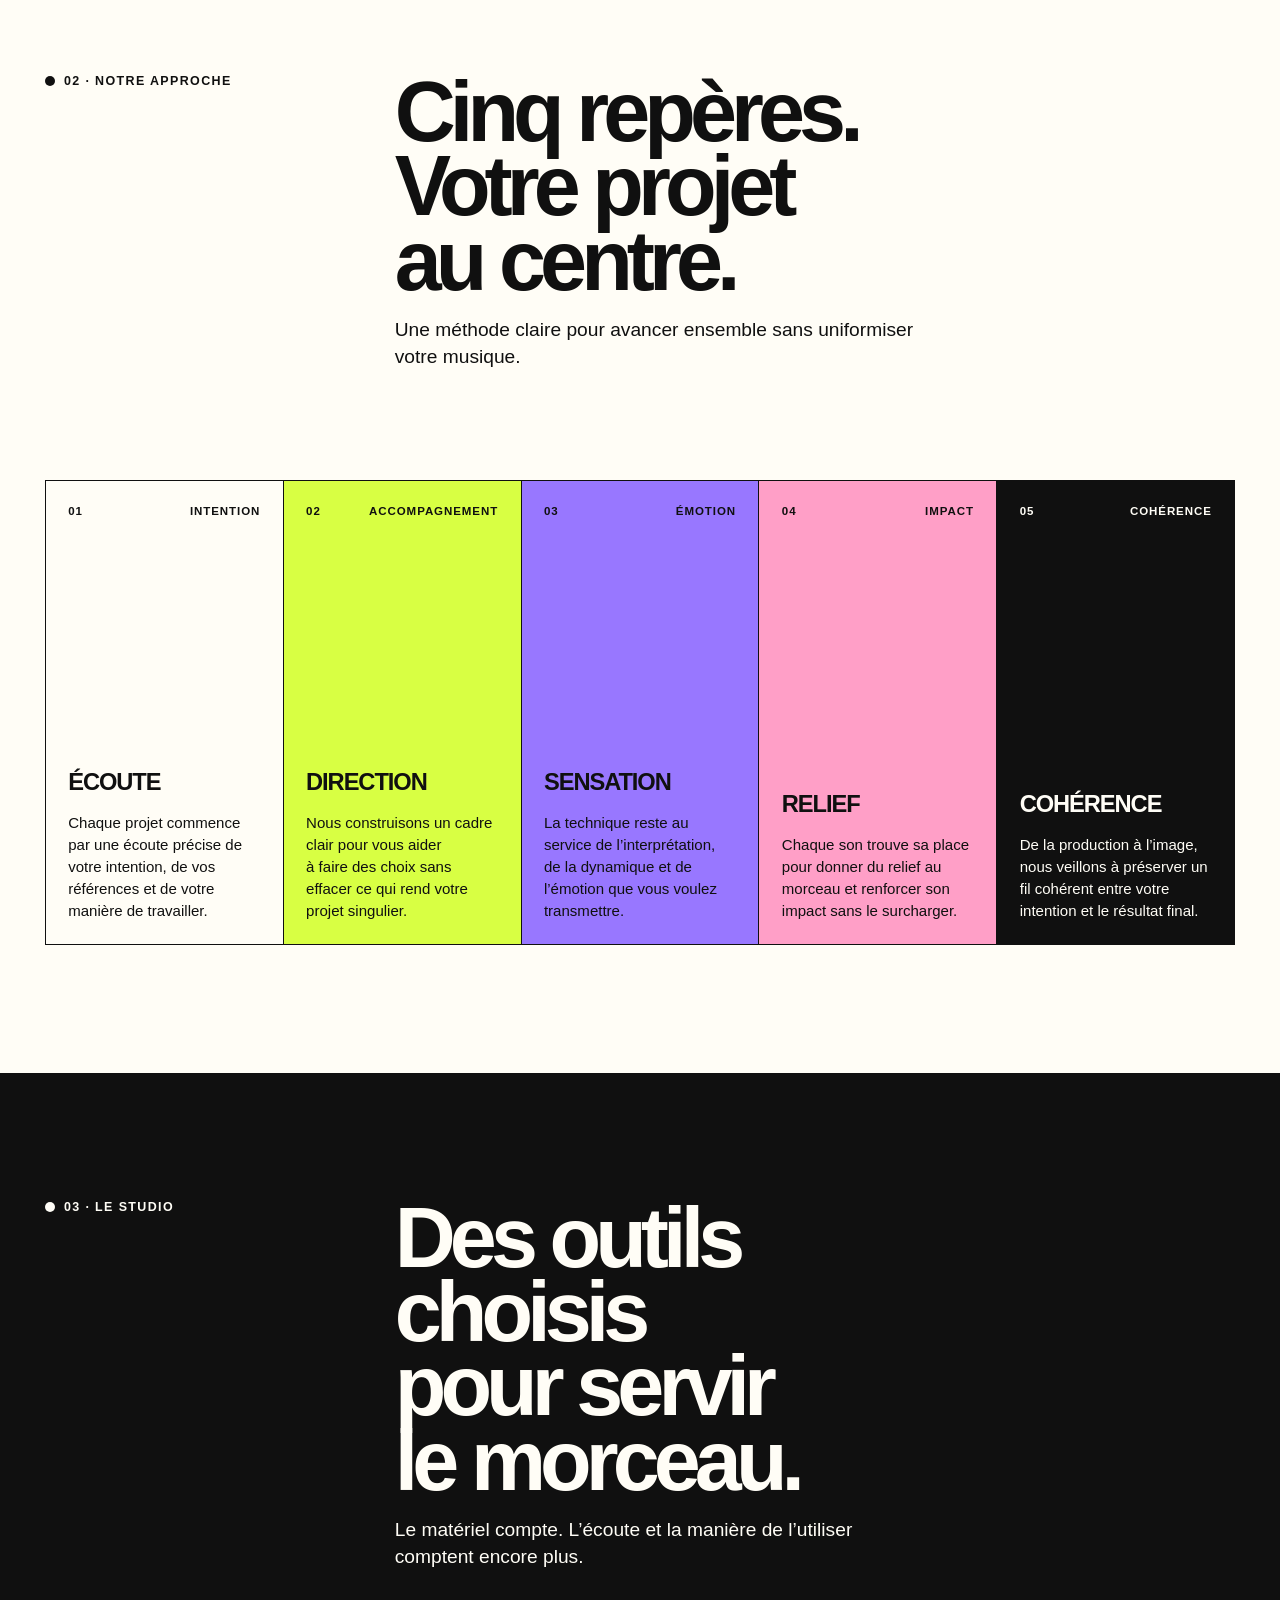
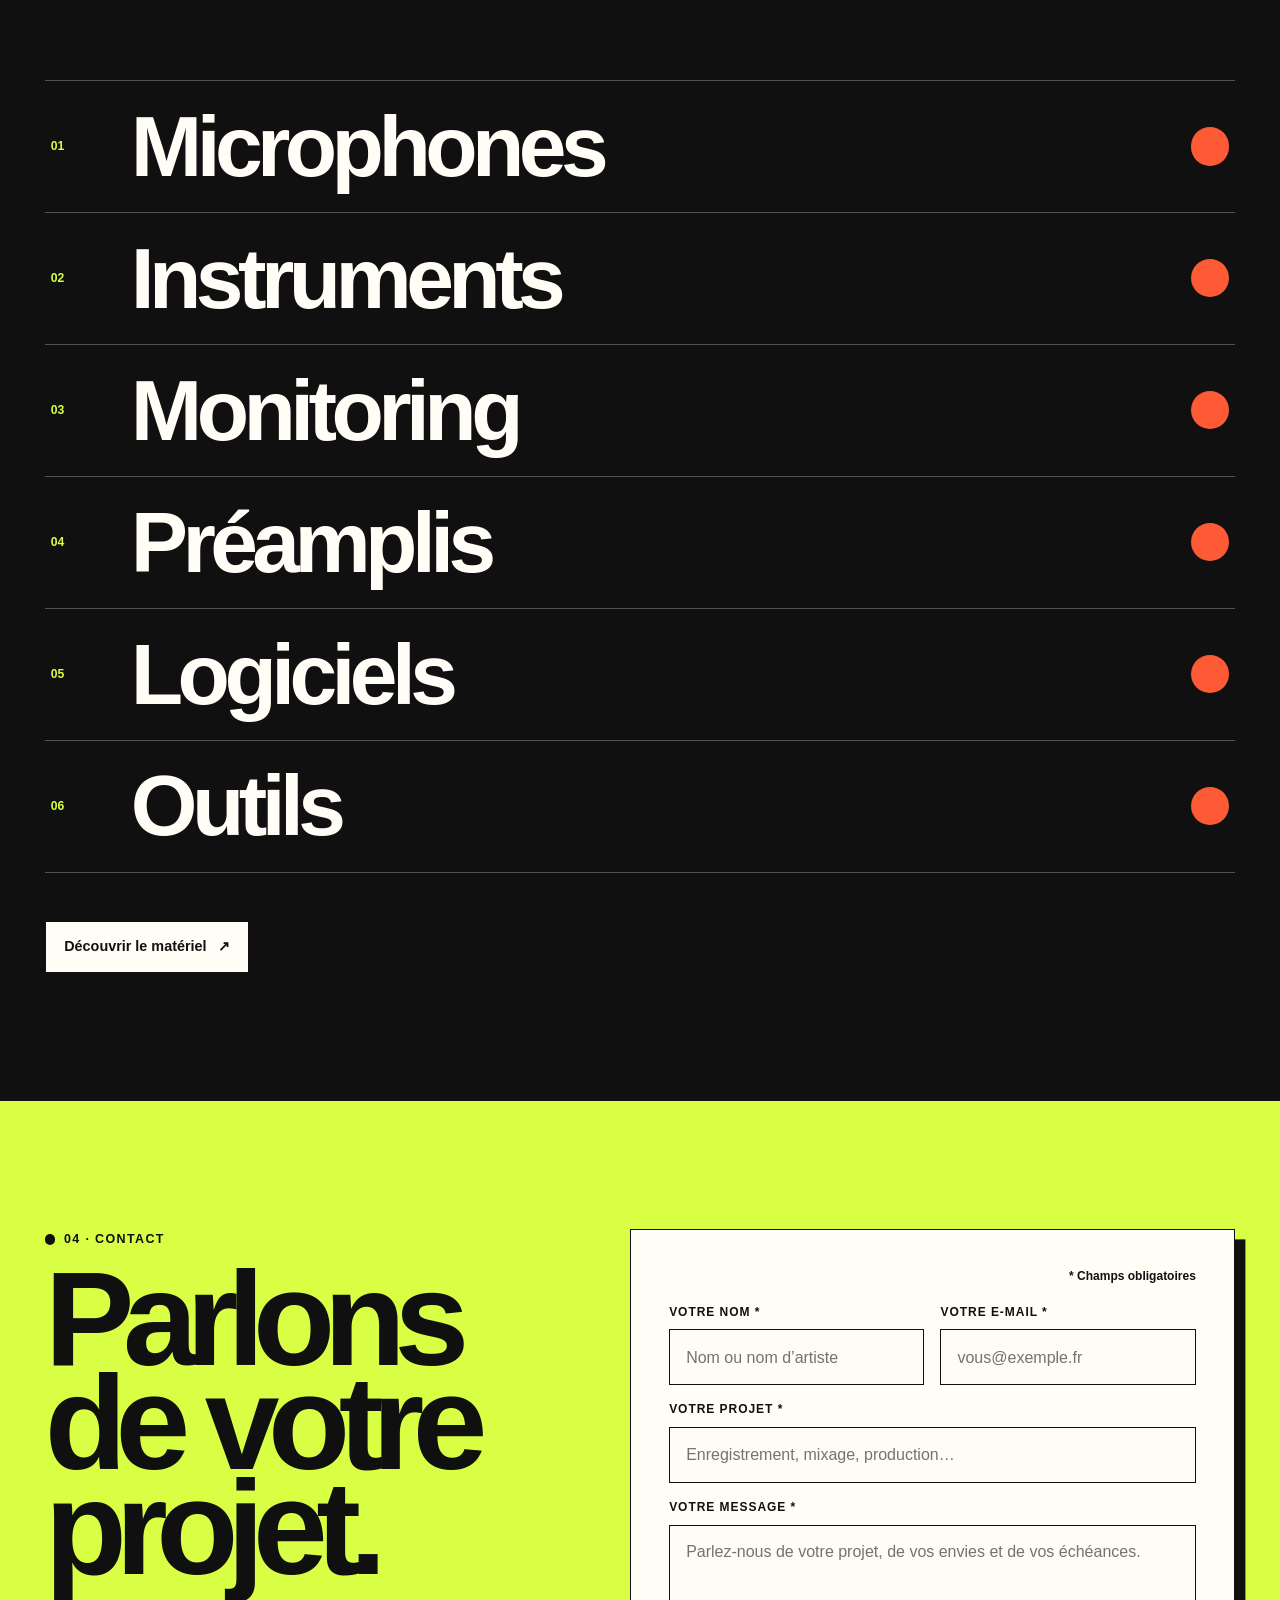
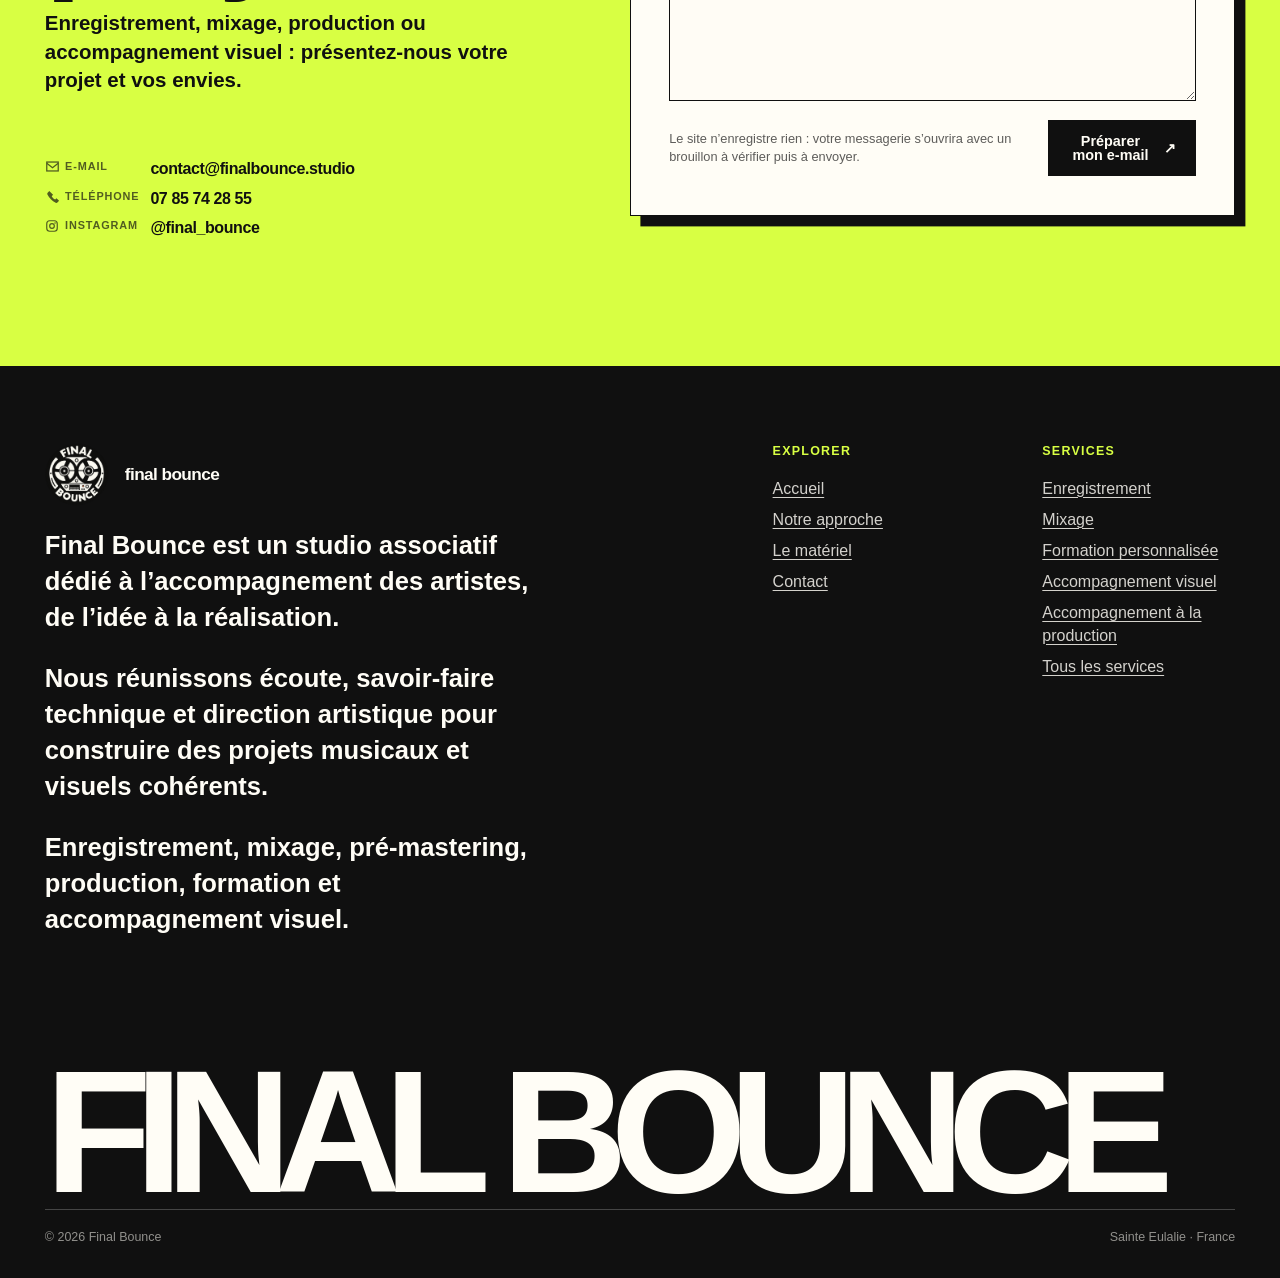
==== commit a129fda6: "jj" ====
--- a/index.html
+++ b/index.html
@@ -21,7 +21,7 @@
 
     <link rel="preload" href="assets/fonts/BricolageGrotesque-Variable.ttf" as="font" type="font/ttf" crossorigin>
     <link rel="preload" href="assets/fonts/Syne-Variable.ttf" as="font" type="font/ttf" crossorigin>
-    <link rel="stylesheet" href="assets/css/final-bounce.css?v=16">
+    <link rel="stylesheet" href="assets/css/final-bounce.css?v=22">
     <script src="assets/js/final-bounce.js?v=2" defer></script>
 
     <script type="application/ld+json">
@@ -124,7 +124,7 @@
           <div class="service-feature-grid" data-reveal>
             <a class="service-feature" href="enregistrement.html">
               <div class="service-feature__top"><span>01 · Enregistrement</span><span class="diagonal-arrow" aria-hidden="true">↗</span></div>
-              <h3>Enregistre&shy;ment</h3>
+              <h3>Enregistrement</h3>
               <div class="service-feature__tags"><span>Prise de son</span><span>Interprétation</span><span class="service-feature__tag-break" aria-hidden="true"></span><span>Direction artistique</span></div>
             </a>
             <a class="service-feature" href="mixage.html">
@@ -146,7 +146,7 @@
             </a>
             <a class="service-feature service-feature--production" href="accompagnement-production.html" aria-label="Découvrir l’accompagnement à la production">
               <div class="service-feature__top"><span>05 · Accompagnement à la production</span><span class="diagonal-arrow" aria-hidden="true">↗</span></div>
-              <h3><span>Accompagnement</span> <span>à la production</span></h3>
+              <h3><span>Accompagnement</span> <span>à la prod<span class="service-feature__production-suffix">uction</span></span></h3>
               <div class="service-feature__tags"><span>Composition</span><span>Arrangement</span><span class="service-feature__tag-break" aria-hidden="true"></span><span>Direction artistique</span></div>
               <span class="service-feature__animation" aria-hidden="true"></span>
             </a>
--- a/assets/css/final-bounce.css
+++ b/assets/css/final-bounce.css
@@ -768,8 +768,7 @@
 
 @media (min-width: 801px) {
   .service-feature.service-feature--production h3 {
-    max-width: 68%;
-    font-size: clamp(2rem, 7.8cqi, 8rem);
+    max-width: none;
   }
 
   .service-feature--production .service-feature__animation {
@@ -812,7 +811,7 @@
   max-width: 36rem;
 }
 
-.service-feature--production h3 span {
+.service-feature--production h3 > span {
   display: block;
   white-space: nowrap;
 }
@@ -2231,10 +2230,9 @@
 
   .service-feature.service-feature--production h3 {
     max-width: none;
-    font-size: clamp(2.75rem, 8vw, 5rem);
-  }
-
-  .service-feature--production h3 span {
+  }
+
+  .service-feature--production h3 > span {
     white-space: normal;
   }
 
@@ -2332,6 +2330,10 @@
 }
 
 @media (max-width: 540px) {
+  .service-feature__production-suffix {
+    display: none;
+  }
+
   .site-header__inner {
     gap: 0.75rem;
   }
@@ -2700,6 +2702,15 @@
   }
 }
 
+/* On phones, show the service motifs at the same height as the recording ring. */
+@media (max-width: 540px) {
+  :is(.page-training, .page-visual, .page-production) .service-hero::after {
+    right: -8%;
+    bottom: -12%;
+    width: clamp(18rem, 40vw, 42rem);
+  }
+}
+
 /* Keep the full-height opening on shorter desktop windows as well. */
 @media (min-width: 801px) and (max-height: 800px) {
   .service-hero__copy p {
